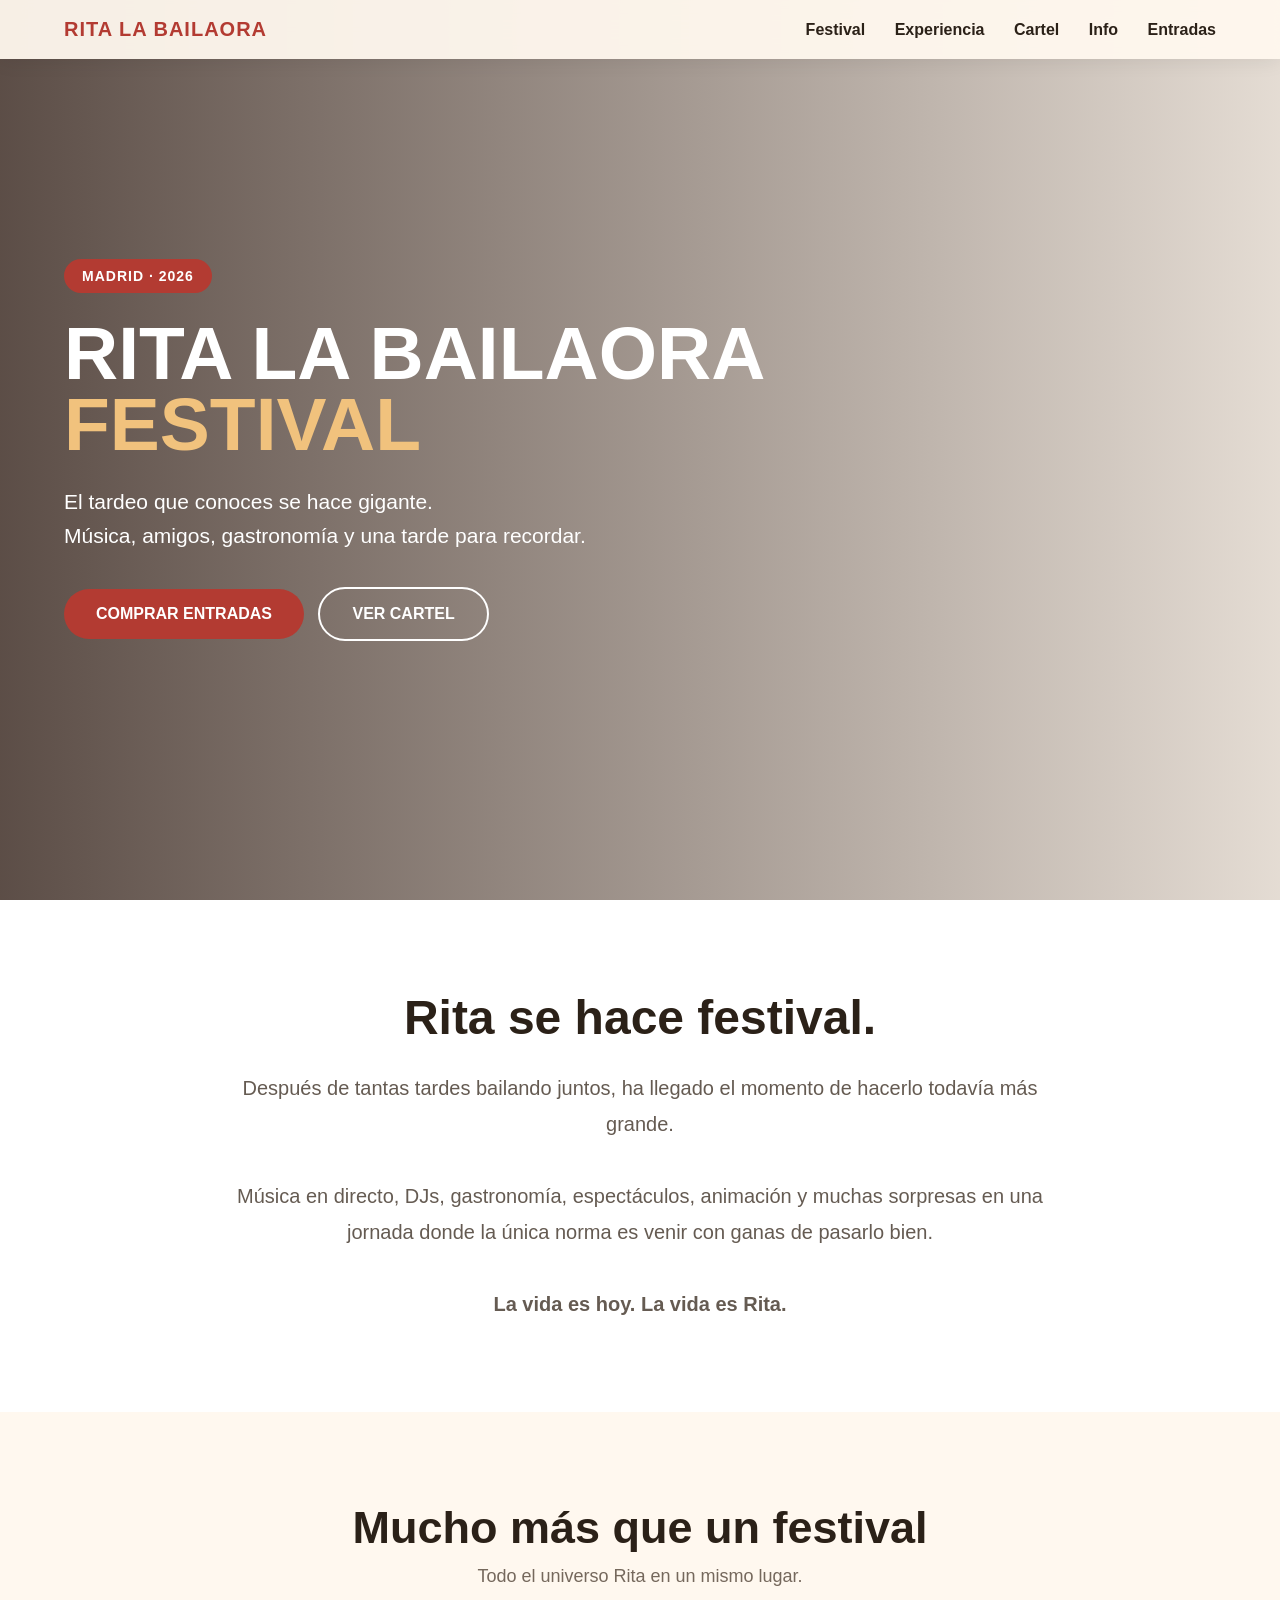
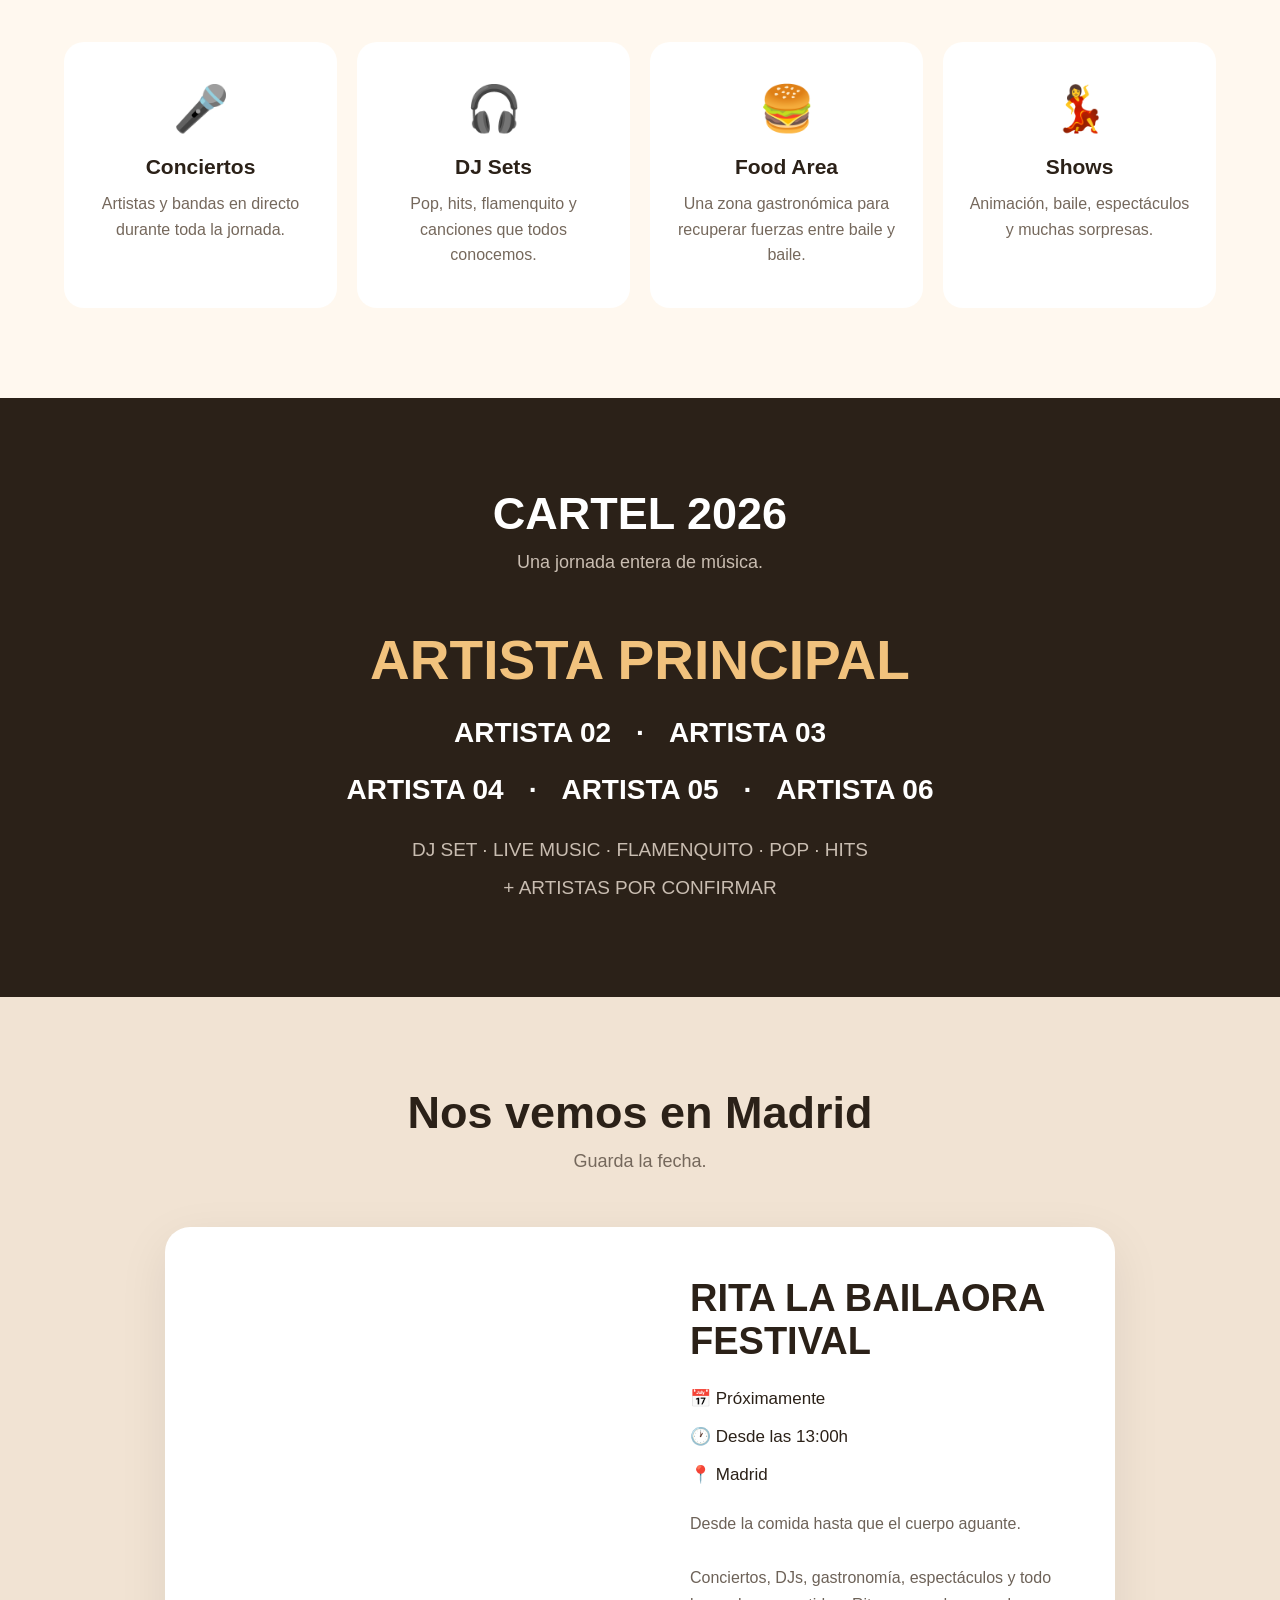
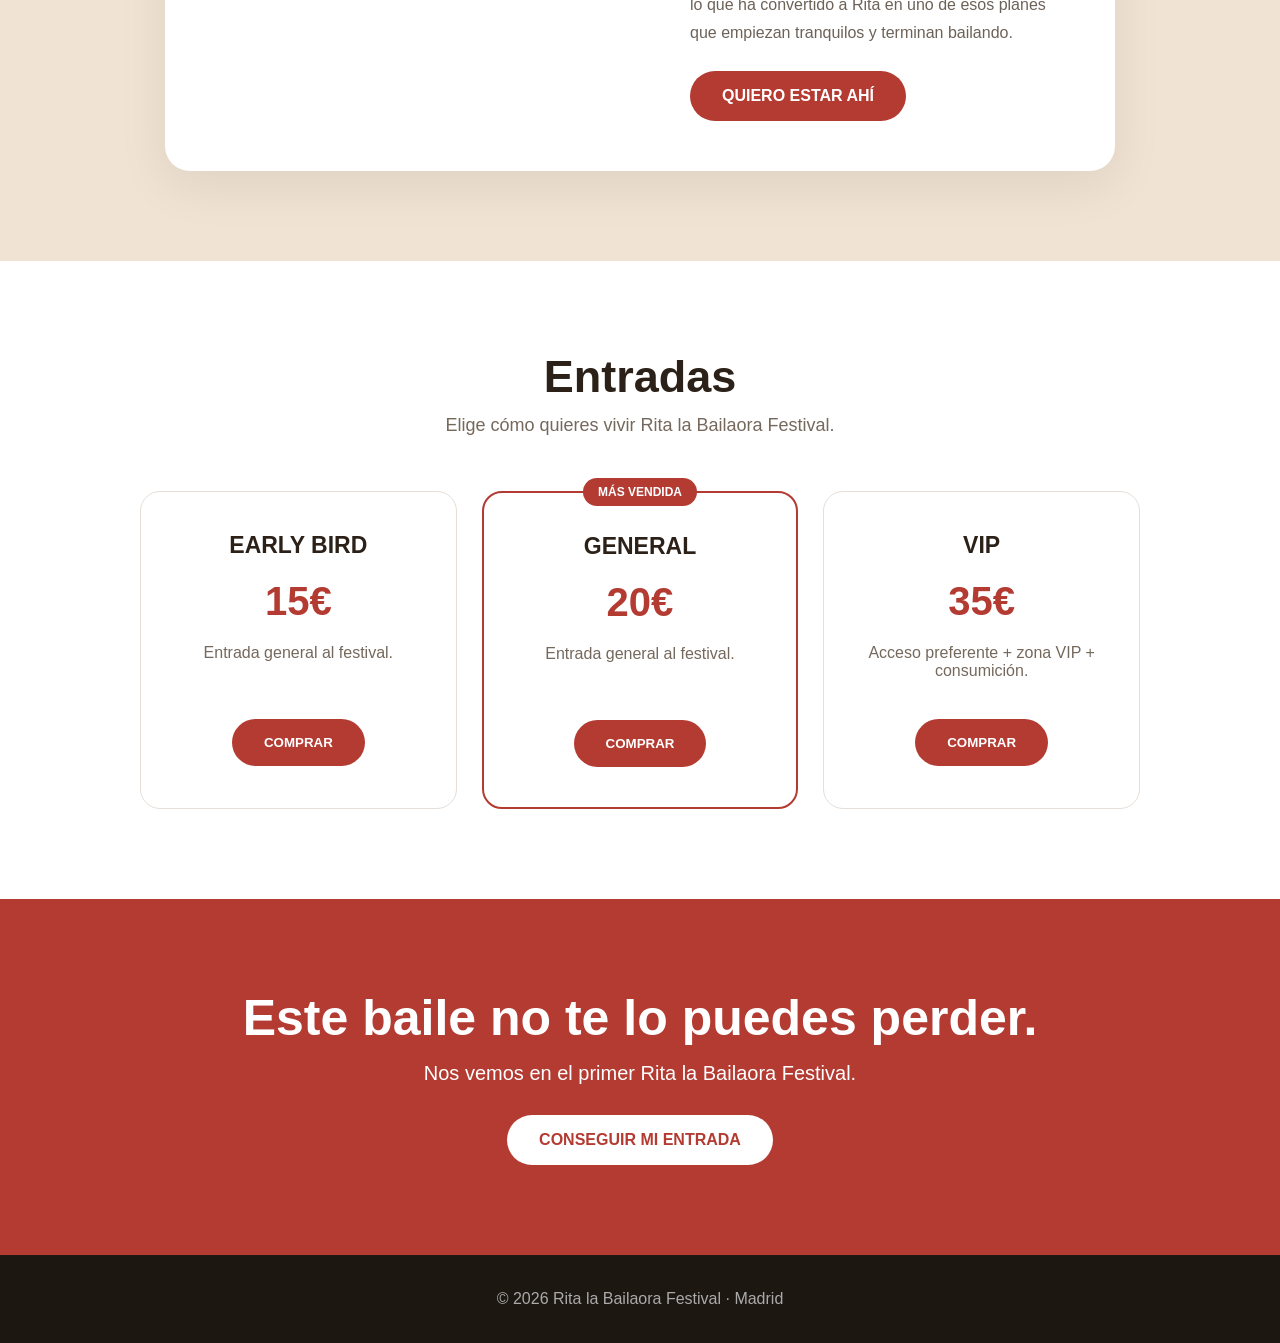
==== index.html @ 7443b7f4 "Integra logo de Rita en cabecera y footer" ====
<!DOCTYPE html>
<html lang="es">
<head>
  <meta charset="UTF-8">
  <meta name="viewport" content="width=device-width, initial-scale=1.0">

  <title>Rita la Bailaora Festival | Madrid</title>

  <style>

    /* =========================
       GENERAL
    ========================== */

    * {
      margin: 0;
      padding: 0;
      box-sizing: border-box;
      scroll-behavior: smooth;
    }

    body {
      font-family: Arial, Helvetica, sans-serif;
      background: #fff8ef;
      color: #2b2118;
    }

    .container {
      width: 90%;
      max-width: 1200px;
      margin: auto;
    }

    a {
      text-decoration: none;
    }

    section {
      padding: 90px 0;
    }


    /* =========================
       HEADER
    ========================== */

    header {
      position: fixed;
      top: 0;
      width: 100%;
      z-index: 1000;

      background: rgba(255, 248, 239, 0.95);
      backdrop-filter: blur(12px);

      padding: 18px 0;

      box-shadow: 0 2px 20px rgba(0,0,0,0.08);
    }

    .nav {
      display: flex;
      justify-content: space-between;
      align-items: center;
    }

    .logo {
      display: flex;
      align-items: center;
      min-width: 150px;
    }

    .logo img {
      display: block;
      width: 150px;
      max-height: 70px;
      object-fit: contain;
    }

    .logo-fallback {
      font-size: 20px;
      font-weight: 900;
      letter-spacing: 1px;
      color: #b33b32;
    }

    nav a {
      margin-left: 25px;
      color: #2b2118;
      font-weight: 600;
      transition: 0.3s;
    }

    nav a:hover {
      color: #b33b32;
    }


    /* =========================
       HERO
    ========================== */

    .hero {
      min-height: 100vh;

      display: flex;
      align-items: center;

      background:
        linear-gradient(
          90deg,
          rgba(35,18,12,0.74),
          rgba(35,18,12,0.12)
        ),
        url("https://images.unsplash.com/photo-1501386761578-eac5c94b800a?auto=format&fit=crop&w=1800&q=80");

      background-size: cover;
      background-position: center 38%;
      background-repeat: no-repeat;

      color: white;
    }

    .hero-content {
      max-width: 800px;
    }

    .tag {
      display: inline-block;

      background: #b33b32;

      padding: 9px 18px;

      border-radius: 30px;

      font-size: 14px;
      font-weight: bold;
      letter-spacing: 1px;

      margin-bottom: 25px;
    }

    .hero h1 {
      font-size: 75px;
      line-height: 0.95;
      margin-bottom: 25px;
    }

    .hero h1 span {
      color: #f1c27d;
    }

    .hero p {
      font-size: 21px;
      line-height: 1.6;
      max-width: 650px;
      margin-bottom: 35px;
    }


    /* =========================
       BOTONES
    ========================== */

    .btn {
      display: inline-block;

      padding: 16px 32px;

      background: #b33b32;

      color: white;

      border-radius: 50px;

      font-weight: 800;

      border: none;

      cursor: pointer;

      transition: 0.3s;
    }

    .btn:hover {
      transform: translateY(-3px);
      background: #8f2e27;
    }

    .btn-secondary {
      background: transparent;
      border: 2px solid white;
      margin-left: 10px;
    }

    .btn-secondary:hover {
      background: white;
      color: #2b2118;
    }


    /* =========================
       TITULOS
    ========================== */

    .section-title {
      text-align: center;
      margin-bottom: 55px;
    }

    .section-title h2 {
      font-size: 45px;
      margin-bottom: 12px;
    }

    .section-title p {
      color: #75685c;
      font-size: 18px;
    }


    /* =========================
       FESTIVAL
    ========================== */

    .festival {
      background: white;
    }

    .festival-intro {
      max-width: 850px;
      margin: auto;
      text-align: center;
    }

    .festival-intro h2 {
      font-size: 48px;
      margin-bottom: 25px;
    }

    .festival-intro p {
      font-size: 20px;
      line-height: 1.8;
      color: #655b52;
    }


    /* =========================
       EXPERIENCIA
    ========================== */

    .experience {
      background: #fff8ef;
    }

    .cards {
      display: grid;
      grid-template-columns: repeat(4, 1fr);
      gap: 20px;
    }

    .card {
      padding: 40px 25px;

      background: white;

      border-radius: 20px;

      text-align: center;

      transition: 0.3s;
    }

    .card:hover {
      transform: translateY(-8px);

      box-shadow:
        0 15px 40px rgba(0,0,0,0.08);
    }

    .icon {
      font-size: 45px;
      margin-bottom: 20px;
    }

    .card h3 {
      margin-bottom: 12px;
      font-size: 21px;
    }

    .card p {
      color: #75685c;
      line-height: 1.6;
    }


    /* =========================
       CARTEL
    ========================== */

    .lineup {
      background: #2b2118;
      color: white;
      text-align: center;
    }

    .lineup .section-title p {
      color: #c9bdb1;
    }

    .artists {
      max-width: 900px;
      margin: auto;
    }

    .main-artist {
      font-size: 55px;
      font-weight: 900;
      color: #f1c27d;
      margin-bottom: 25px;
    }

    .artist-row {
      display: flex;
      justify-content: center;
      flex-wrap: wrap;
      gap: 25px;

      font-size: 28px;
      font-weight: 700;
      margin-bottom: 25px;
    }

    .artist-small {
      font-size: 19px;
      color: #c9bdb1;
      margin-top: 25px;
      line-height: 2;
    }


    /* =========================
       INFO FESTIVAL
    ========================== */

    .event {
      background: #f1e3d3;
    }

    .event-card {
      max-width: 950px;
      margin: auto;

      background: white;

      border-radius: 25px;

      overflow: hidden;

      display: grid;

      grid-template-columns: 1fr 1fr;

      box-shadow:
        0 15px 50px rgba(0,0,0,0.08);
    }

    .event-image {
      min-height: 480px;

      background:
        url("https://images.unsplash.com/photo-1492684223066-81342ee5ff30?auto=format&fit=crop&w=1000&q=80");

      background-size: cover;
      background-position: center;
    }

    .event-info {
      padding: 50px;
    }

    .event-info h2 {
      font-size: 38px;
      margin-bottom: 25px;
    }

    .event-detail {
      margin-bottom: 17px;
      font-size: 17px;
    }

    .event-description {
      color: #6d6258;
      line-height: 1.7;
      margin: 25px 0;
    }


    /* =========================
       ENTRADAS
    ========================== */

    .tickets {
      background: white;
    }

    .ticket-grid {
      display: grid;
      grid-template-columns: repeat(3, 1fr);
      gap: 25px;

      max-width: 1000px;
      margin: auto;
    }

    .ticket {
      padding: 40px 30px;

      border-radius: 20px;

      border: 1px solid #e6ded7;

      text-align: center;

      transition: 0.3s;
    }

    .ticket:hover {
      transform: translateY(-7px);

      box-shadow:
        0 15px 40px rgba(0,0,0,0.08);
    }

    .ticket.featured {
      border: 2px solid #b33b32;
      position: relative;
    }

    .popular {
      position: absolute;

      top: -15px;
      left: 50%;

      transform: translateX(-50%);

      background: #b33b32;

      color: white;

      padding: 7px 15px;

      border-radius: 20px;

      font-size: 12px;

      font-weight: bold;
    }

    .ticket h3 {
      font-size: 23px;
      margin-bottom: 10px;
    }

    .price {
      font-size: 40px;
      font-weight: bold;

      color: #b33b32;

      margin: 20px 0;
    }

    .ticket p {
      color: #75685c;
      margin-bottom: 25px;
      min-height: 50px;
    }


    /* =========================
       CTA
    ========================== */

    .cta {
      text-align: center;

      background: #b33b32;

      color: white;
    }

    .cta h2 {
      font-size: 50px;
      margin-bottom: 15px;
    }

    .cta p {
      font-size: 20px;
      margin-bottom: 30px;
    }

    .cta .btn {
      background: white;
      color: #b33b32;
    }

    .cta .btn:hover {
      background: #fff8ef;
    }


    /* =========================
       MODAL
    ========================== */

    .modal {
      display: none;

      position: fixed;

      z-index: 2000;

      left: 0;
      top: 0;

      width: 100%;
      height: 100%;

      background: rgba(0,0,0,0.75);

      align-items: center;
      justify-content: center;
    }

    .modal-content {
      background: white;

      width: 90%;
      max-width: 500px;

      padding: 40px;

      border-radius: 20px;

      position: relative;
    }

    .close {
      position: absolute;

      right: 20px;
      top: 15px;

      font-size: 30px;

      cursor: pointer;
    }

    .modal-content h2 {
      margin-bottom: 10px;
    }

    .modal-content p {
      color: #75685c;
      margin-bottom: 25px;
    }

    input,
    select {
      width: 100%;

      padding: 14px;

      border: 1px solid #ddd;

      border-radius: 8px;

      margin-bottom: 15px;

      font-size: 15px;
    }

    .total {
      font-size: 21px;

      font-weight: bold;

      margin-bottom: 20px;
    }


    /* =========================
       FOOTER
    ========================== */

    footer {
      background: #1d1712;
      color: #aaa;
      padding: 35px;
      text-align: center;
    }

    .footer-logo {
      width: 130px;
      max-height: 90px;
      object-fit: contain;
      margin-bottom: 14px;
    }


    /* =========================
       RESPONSIVE
    ========================== */

    @media(max-width: 900px) {

      .cards {
        grid-template-columns: repeat(2, 1fr);
      }

      .ticket-grid {
        grid-template-columns: 1fr;
      }

      .event-card {
        grid-template-columns: 1fr;
      }

      .hero h1 {
        font-size: 52px;
      }

      nav {
        display: none;
      }

    }


    @media(max-width: 550px) {

      .cards {
        grid-template-columns: 1fr;
      }

      .hero h1 {
        font-size: 42px;
      }

      .hero p {
        font-size: 17px;
      }

      .main-artist {
        font-size: 38px;
      }

      .artist-row {
        font-size: 22px;
      }

      .btn-secondary {
        margin-left: 0;
        margin-top: 10px;
      }

    }

  </style>
</head>


<body>


<!-- HEADER -->

<header>

  <div class="container nav">

    <a class="logo" href="#" aria-label="Rita la Bailaora Festival">
      <img src="logo-rita.png" alt="Rita la Bailaora" onerror="this.style.display='none'; this.nextElementSibling.style.display='block';">
      <span class="logo-fallback" style="display:none;">RITA LA BAILAORA</span>
    </a>

    <nav>
      <a href="#festival">Festival</a>
      <a href="#experiencia">Experiencia</a>
      <a href="#cartel">Cartel</a>
      <a href="#info">Info</a>
      <a href="#entradas">Entradas</a>
    </nav>

  </div>

</header>



<!-- HERO -->

<section class="hero">

  <div class="container">

    <div class="hero-content">

      <div class="tag">
        MADRID · 2026
      </div>

      <h1>
        RITA LA BAILAORA<br>
        <span>FESTIVAL</span>
      </h1>

      <p>
        El tardeo que conoces se hace gigante.<br>
        Música, amigos, gastronomía y una tarde para recordar.
      </p>

      <a href="#entradas" class="btn">
        COMPRAR ENTRADAS
      </a>

      <a href="#cartel" class="btn btn-secondary">
        VER CARTEL
      </a>

    </div>

  </div>

</section>



<!-- EL FESTIVAL -->

<section class="festival" id="festival">

  <div class="container">

    <div class="festival-intro">

      <h2>Rita se hace festival.</h2>

      <p>

        Después de tantas tardes bailando juntos,
        ha llegado el momento de hacerlo todavía más grande.

        <br><br>

        Música en directo, DJs, gastronomía,
        espectáculos, animación y muchas sorpresas
        en una jornada donde la única norma es venir
        con ganas de pasarlo bien.

        <br><br>

        <strong>La vida es hoy. La vida es Rita.</strong>

      </p>

    </div>

  </div>

</section>



<!-- EXPERIENCIA -->

<section class="experience" id="experiencia">

  <div class="container">

    <div class="section-title">

      <h2>Mucho más que un festival</h2>

      <p>
        Todo el universo Rita en un mismo lugar.
      </p>

    </div>


    <div class="cards">


      <div class="card">

        <div class="icon">🎤</div>

        <h3>Conciertos</h3>

        <p>
          Artistas y bandas en directo durante toda la jornada.
        </p>

      </div>


      <div class="card">

        <div class="icon">🎧</div>

        <h3>DJ Sets</h3>

        <p>
          Pop, hits, flamenquito y canciones que todos conocemos.
        </p>

      </div>


      <div class="card">

        <div class="icon">🍔</div>

        <h3>Food Area</h3>

        <p>
          Una zona gastronómica para recuperar fuerzas
          entre baile y baile.
        </p>

      </div>


      <div class="card">

        <div class="icon">💃</div>

        <h3>Shows</h3>

        <p>
          Animación, baile, espectáculos y muchas sorpresas.
        </p>

      </div>


    </div>

  </div>

</section>



<!-- CARTEL -->

<section class="lineup" id="cartel">

  <div class="container">

    <div class="section-title">

      <h2>CARTEL 2026</h2>

      <p>
        Una jornada entera de música.
      </p>

    </div>


    <div class="artists">

      <div class="main-artist">
        ARTISTA PRINCIPAL
      </div>


      <div class="artist-row">

        <span>ARTISTA 02</span>

        <span>·</span>

        <span>ARTISTA 03</span>

      </div>


      <div class="artist-row">

        <span>ARTISTA 04</span>

        <span>·</span>

        <span>ARTISTA 05</span>

        <span>·</span>

        <span>ARTISTA 06</span>

      </div>


      <div class="artist-small">

        DJ SET · LIVE MUSIC · FLAMENQUITO · POP · HITS

        <br>

        + ARTISTAS POR CONFIRMAR

      </div>

    </div>

  </div>

</section>



<!-- INFORMACIÓN -->

<section class="event" id="info">

  <div class="container">


    <div class="section-title">

      <h2>Nos vemos en Madrid</h2>

      <p>
        Guarda la fecha.
      </p>

    </div>


    <div class="event-card">


      <div class="event-image"></div>


      <div class="event-info">

        <h2>
          RITA LA BAILAORA FESTIVAL
        </h2>


        <div class="event-detail">
          📅 Próximamente
        </div>

        <div class="event-detail">
          🕐 Desde las 13:00h
        </div>

        <div class="event-detail">
          📍 Madrid
        </div>


        <p class="event-description">

          Desde la comida hasta que el cuerpo aguante.

          <br><br>

          Conciertos, DJs, gastronomía,
          espectáculos y todo lo que ha convertido
          a Rita en uno de esos planes que empiezan
          tranquilos y terminan bailando.

        </p>


        <a href="#entradas" class="btn">

          QUIERO ESTAR AHÍ

        </a>

      </div>

    </div>

  </div>

</section>



<!-- ENTRADAS -->

<section class="tickets" id="entradas">

  <div class="container">


    <div class="section-title">

      <h2>Entradas</h2>

      <p>
        Elige cómo quieres vivir Rita la Bailaora Festival.
      </p>

    </div>


    <div class="ticket-grid">


      <div class="ticket">

        <h3>EARLY BIRD</h3>

        <div class="price">
          15€
        </div>

        <p>
          Entrada general al festival.
        </p>

        <button
          class="btn"
          onclick="abrirCompra('Early Bird',15)"
        >
          COMPRAR
        </button>

      </div>



      <div class="ticket featured">

        <div class="popular">
          MÁS VENDIDA
        </div>

        <h3>GENERAL</h3>

        <div class="price">
          20€
        </div>

        <p>
          Entrada general al festival.
        </p>

        <button
          class="btn"
          onclick="abrirCompra('Entrada General',20)"
        >
          COMPRAR
        </button>

      </div>



      <div class="ticket">

        <h3>VIP</h3>

        <div class="price">
          35€
        </div>

        <p>
          Acceso preferente + zona VIP + consumición.
        </p>

        <button
          class="btn"
          onclick="abrirCompra('Entrada VIP',35)"
        >
          COMPRAR
        </button>

      </div>


    </div>

  </div>

</section>



<!-- CTA -->

<section class="cta">

  <div class="container">

    <h2>
      Este baile no te lo puedes perder.
    </h2>

    <p>
      Nos vemos en el primer Rita la Bailaora Festival.
    </p>

    <a href="#entradas" class="btn">

      CONSEGUIR MI ENTRADA

    </a>

  </div>

</section>



<!-- FOOTER -->

<footer>

  <img class="footer-logo" src="logo-rita.png" alt="Rita la Bailaora" onerror="this.style.display='none';">

  <p>

    © <span id="year"></span>
    Rita la Bailaora Festival · Madrid

  </p>

</footer>



<!-- MODAL COMPRA -->

<div class="modal" id="modalCompra">

  <div class="modal-content">


    <span
      class="close"
      onclick="cerrarCompra()"
    >
      ×
    </span>


    <h2>
      Tus entradas
    </h2>


    <p id="tipoEntrada">
      Entrada
    </p>


    <input
      type="text"
      placeholder="Nombre y apellidos"
    >


    <input
      type="email"
      placeholder="Correo electrónico"
    >


    <label>
      Número de entradas
    </label>


    <select
      id="cantidad"
      onchange="actualizarTotal()"
    >

      <option value="1">1 entrada</option>

      <option value="2">2 entradas</option>

      <option value="3">3 entradas</option>

      <option value="4">4 entradas</option>

      <option value="5">5 entradas</option>

    </select>


    <div class="total">

      Total:

      <span id="precioTotal">
        0€
      </span>

    </div>


    <button
      class="btn"
      style="width:100%;"
      onclick="finalizarCompra()"
    >

      CONTINUAR CON LA COMPRA

    </button>


  </div>

</div>



<!-- JAVASCRIPT -->

<script>

  /* Año automático */

  document.getElementById("year").textContent =
    new Date().getFullYear();



  /* Precio seleccionado */

  let precioEntrada = 0;



  /* Abrir modal */

  function abrirCompra(tipo, precio) {

    precioEntrada = precio;

    document.getElementById("tipoEntrada")
      .textContent = tipo;

    document.getElementById("cantidad")
      .value = 1;

    actualizarTotal();

    document.getElementById("modalCompra")
      .style.display = "flex";

  }



  /* Cerrar modal */

  function cerrarCompra() {

    document.getElementById("modalCompra")
      .style.display = "none";

  }



  /* Actualizar precio */

  function actualizarTotal() {

    const cantidad =
      document.getElementById("cantidad").value;

    const total =
      precioEntrada * cantidad;

    document.getElementById("precioTotal")
      .textContent = total + "€";

  }



  /* Simular compra */

  function finalizarCompra() {

    alert(
      "¡Nos vemos en Rita la Bailaora Festival! 💃"
    );

    cerrarCompra();

  }



  /* Cerrar pulsando fuera */

  window.onclick = function(event) {

    const modal =
      document.getElementById("modalCompra");

    if (event.target === modal) {

      cerrarCompra();

    }

  };

</script>


</body>
</html>
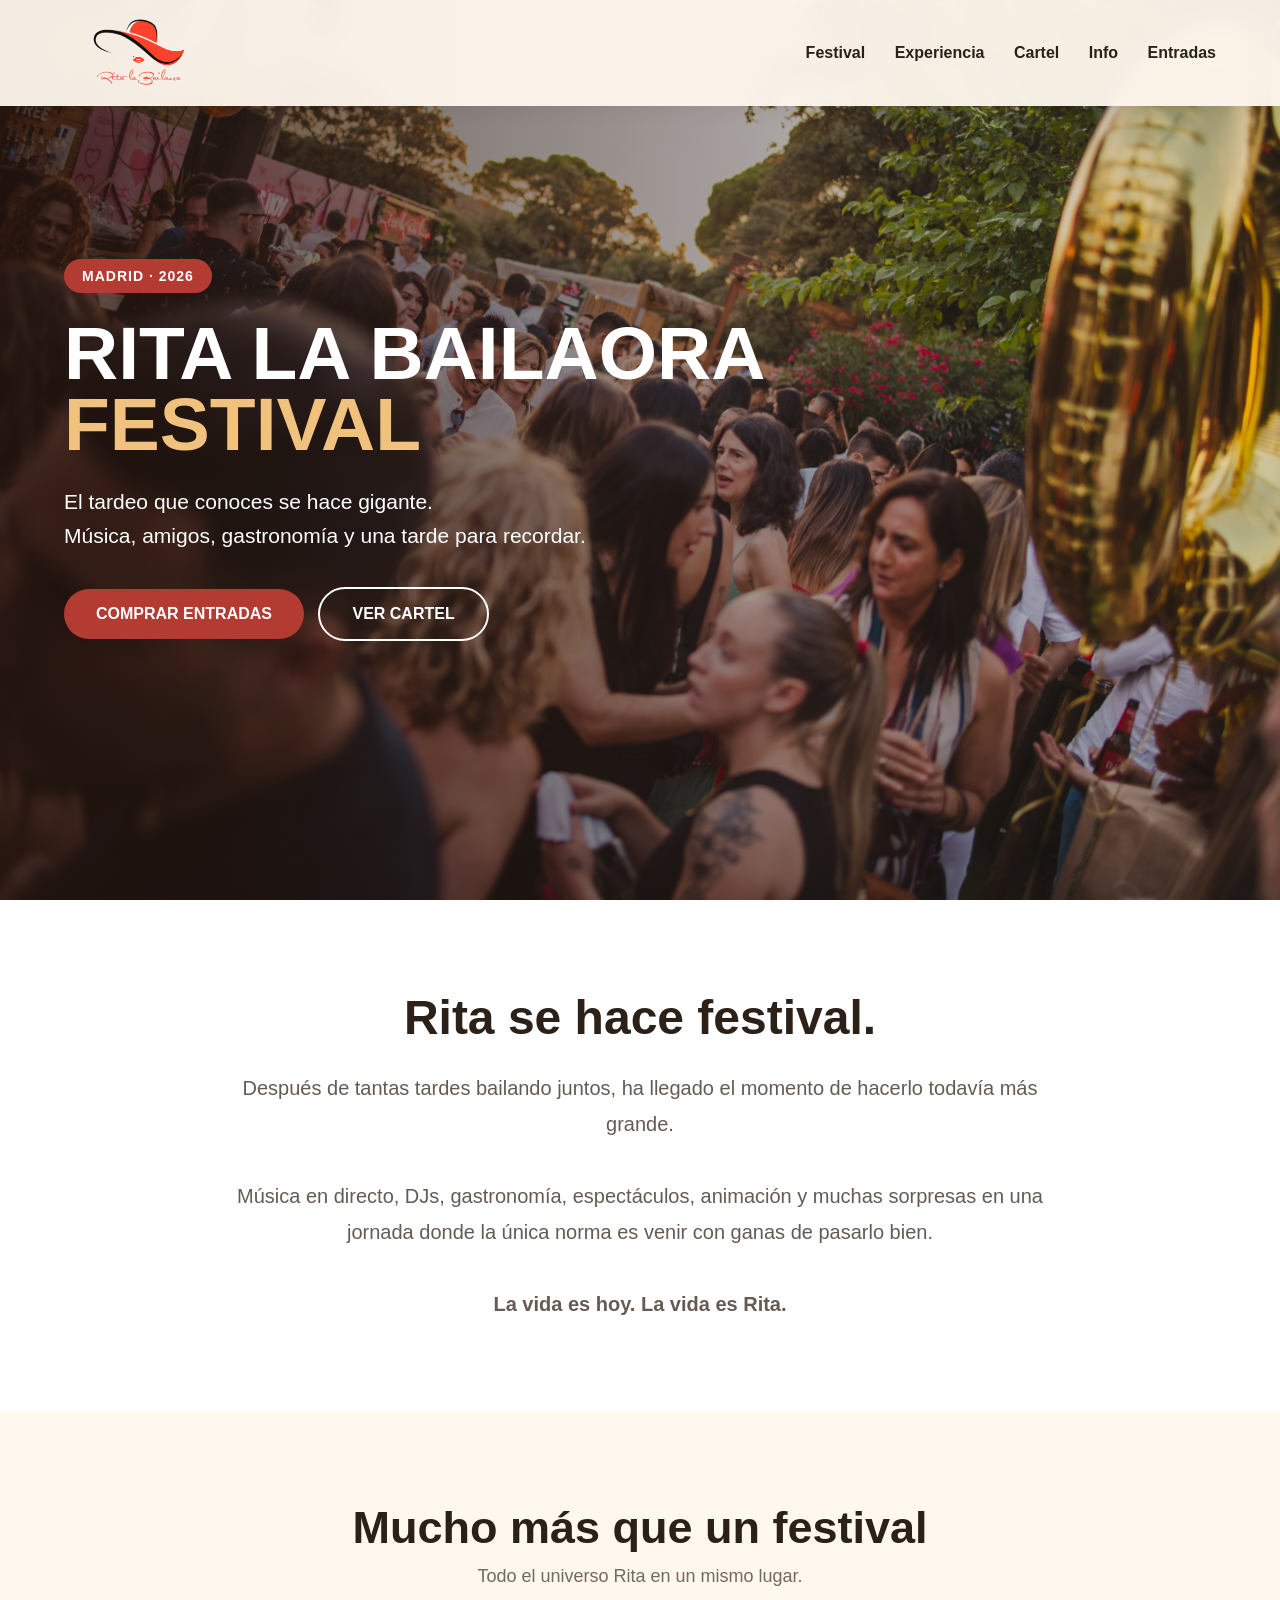
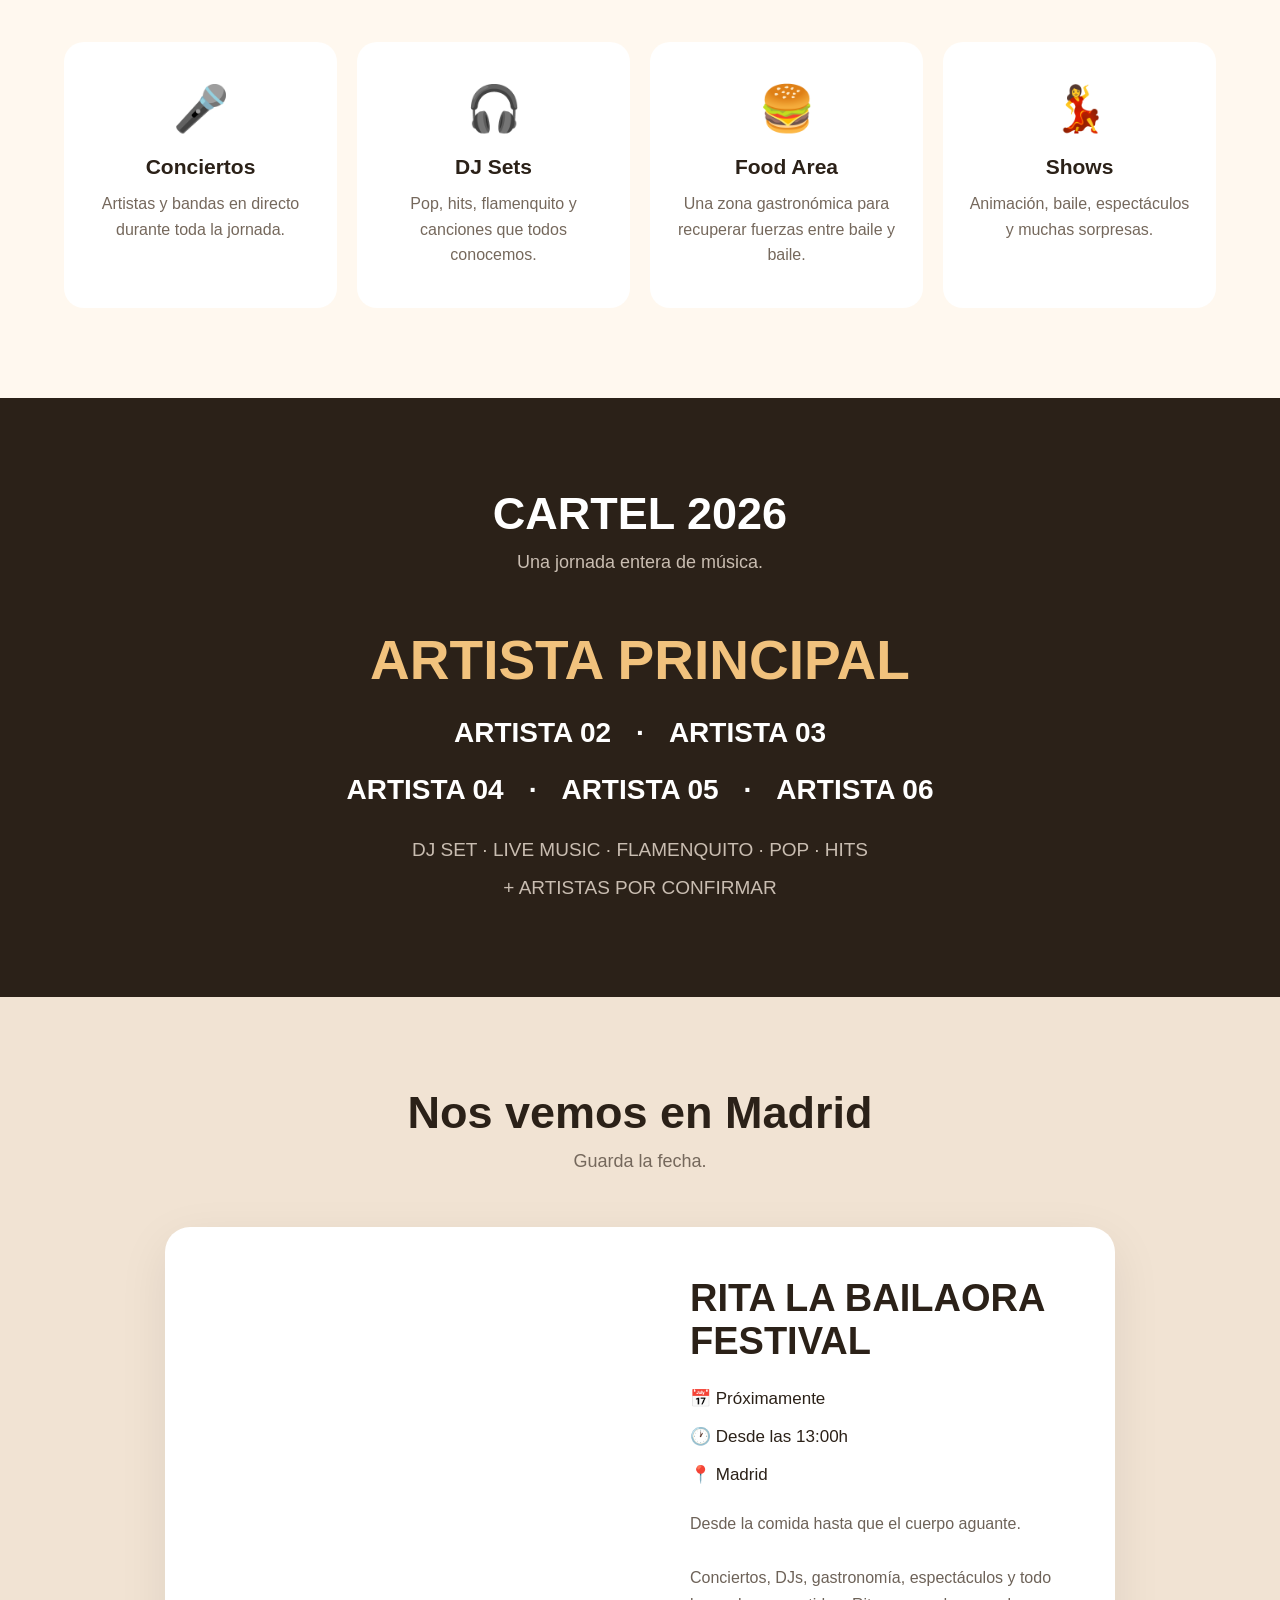
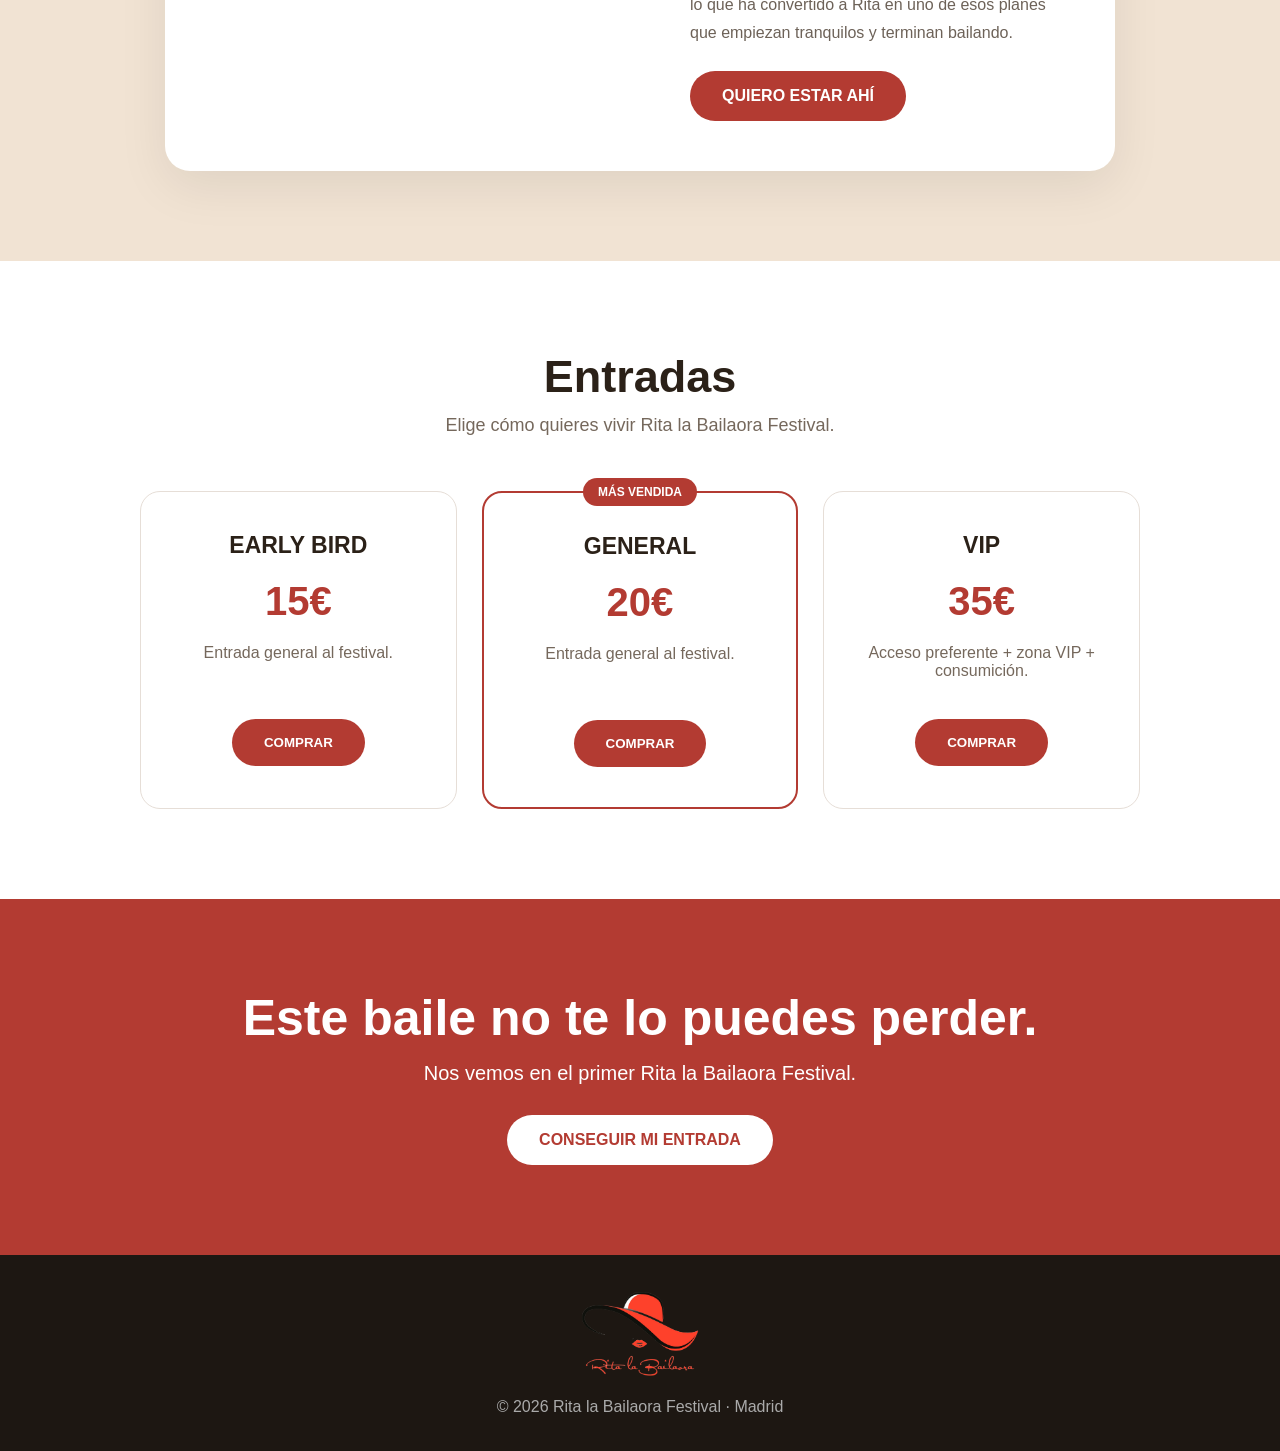
==== commit dcbb054e: "Conecta fotos reales de Rita al diseño" ====
--- a/index.html
+++ b/index.html
@@ -112,7 +112,7 @@
           rgba(35,18,12,0.74),
           rgba(35,18,12,0.12)
         ),
-        url("https://images.unsplash.com/photo-1501386761578-eac5c94b800a?auto=format&fit=crop&w=1800&q=80");
+        url("IMG_9902.jpg");
 
       background-size: cover;
       background-position: center 38%;
@@ -683,7 +683,7 @@
   <div class="container nav">
 
     <a class="logo" href="#" aria-label="Rita la Bailaora Festival">
-      <img src="logo-rita.png" alt="Rita la Bailaora" onerror="this.style.display='none'; this.nextElementSibling.style.display='block';">
+      <img src="Logo%20Rita%20la%20bailaora%20.png" alt="Rita la Bailaora" onerror="this.style.display='none'; this.nextElementSibling.style.display='block';">
       <span class="logo-fallback" style="display:none;">RITA LA BAILAORA</span>
     </a>
 
@@ -1129,7 +1129,7 @@
 
 <footer>
 
-  <img class="footer-logo" src="logo-rita.png" alt="Rita la Bailaora" onerror="this.style.display='none';">
+  <img class="footer-logo" src="Logo%20Rita%20la%20bailaora%20.png" alt="Rita la Bailaora" onerror="this.style.display='none';">
 
   <p>
 
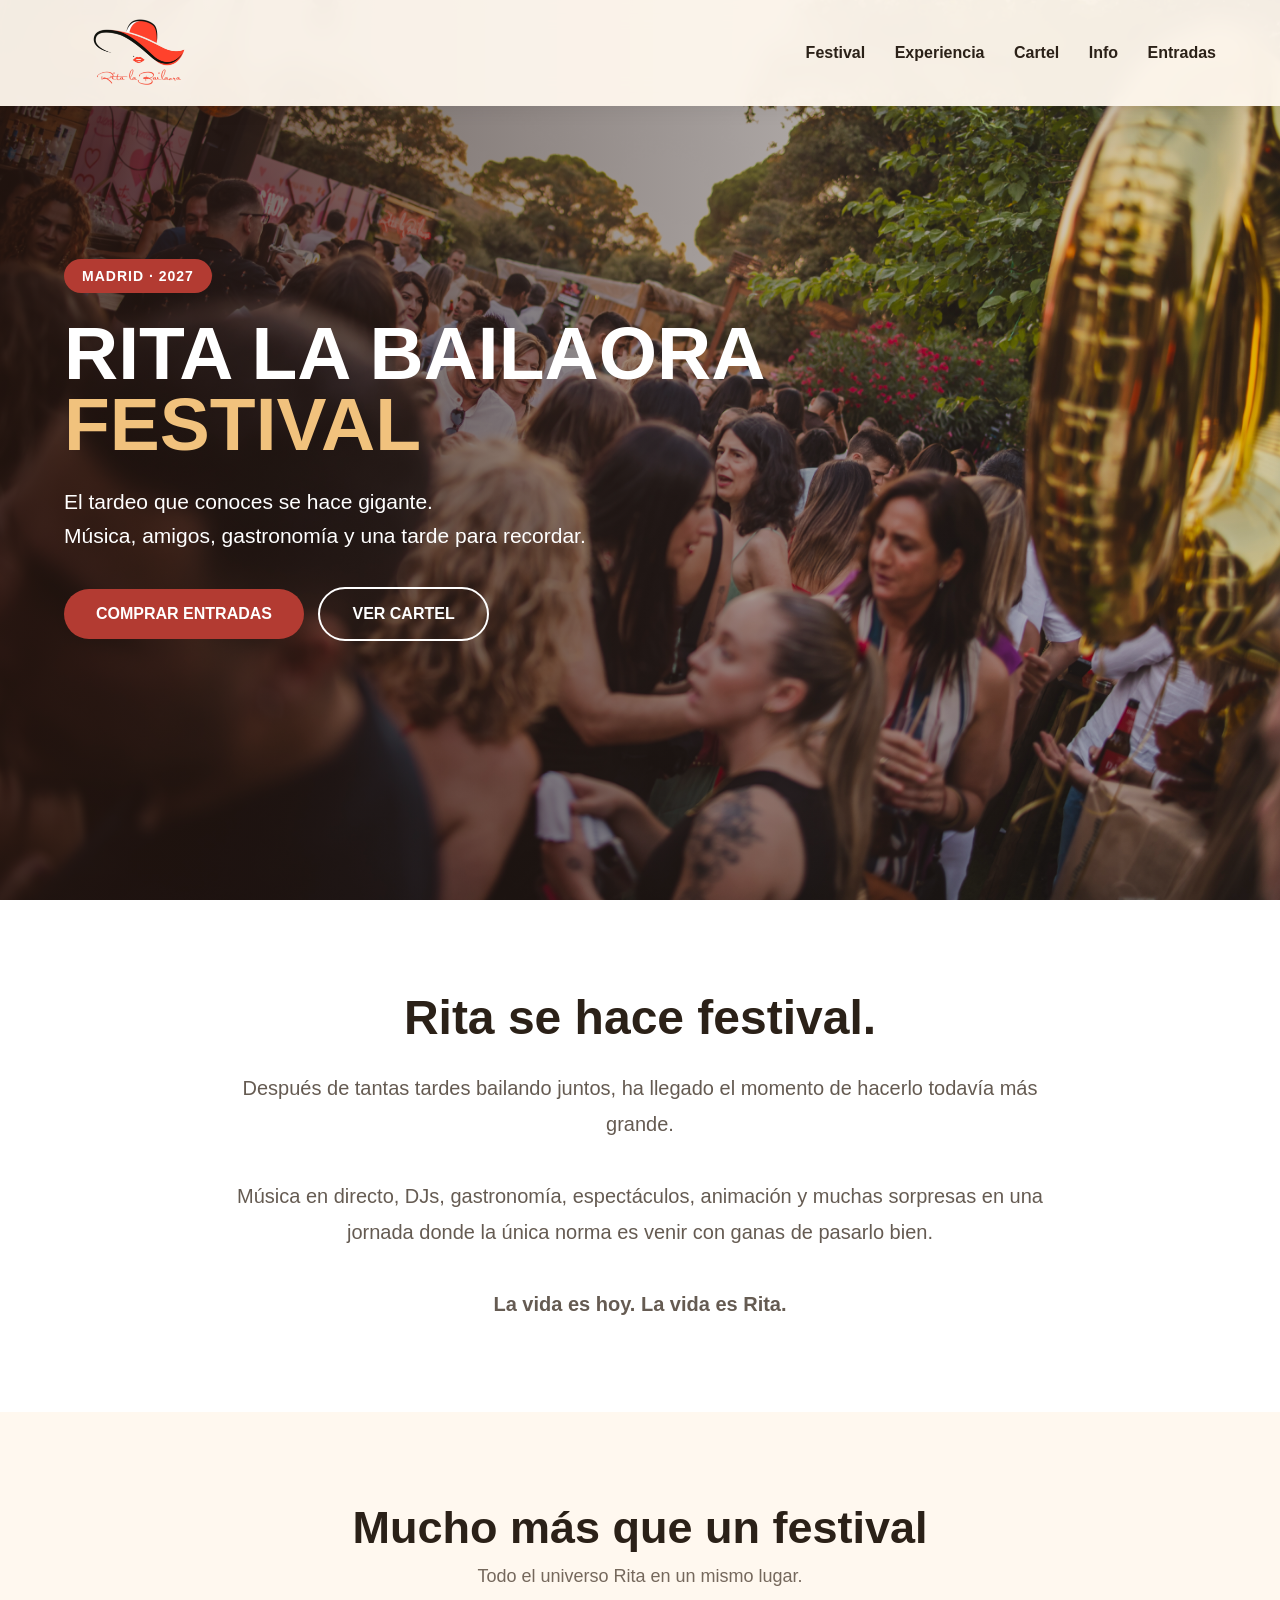
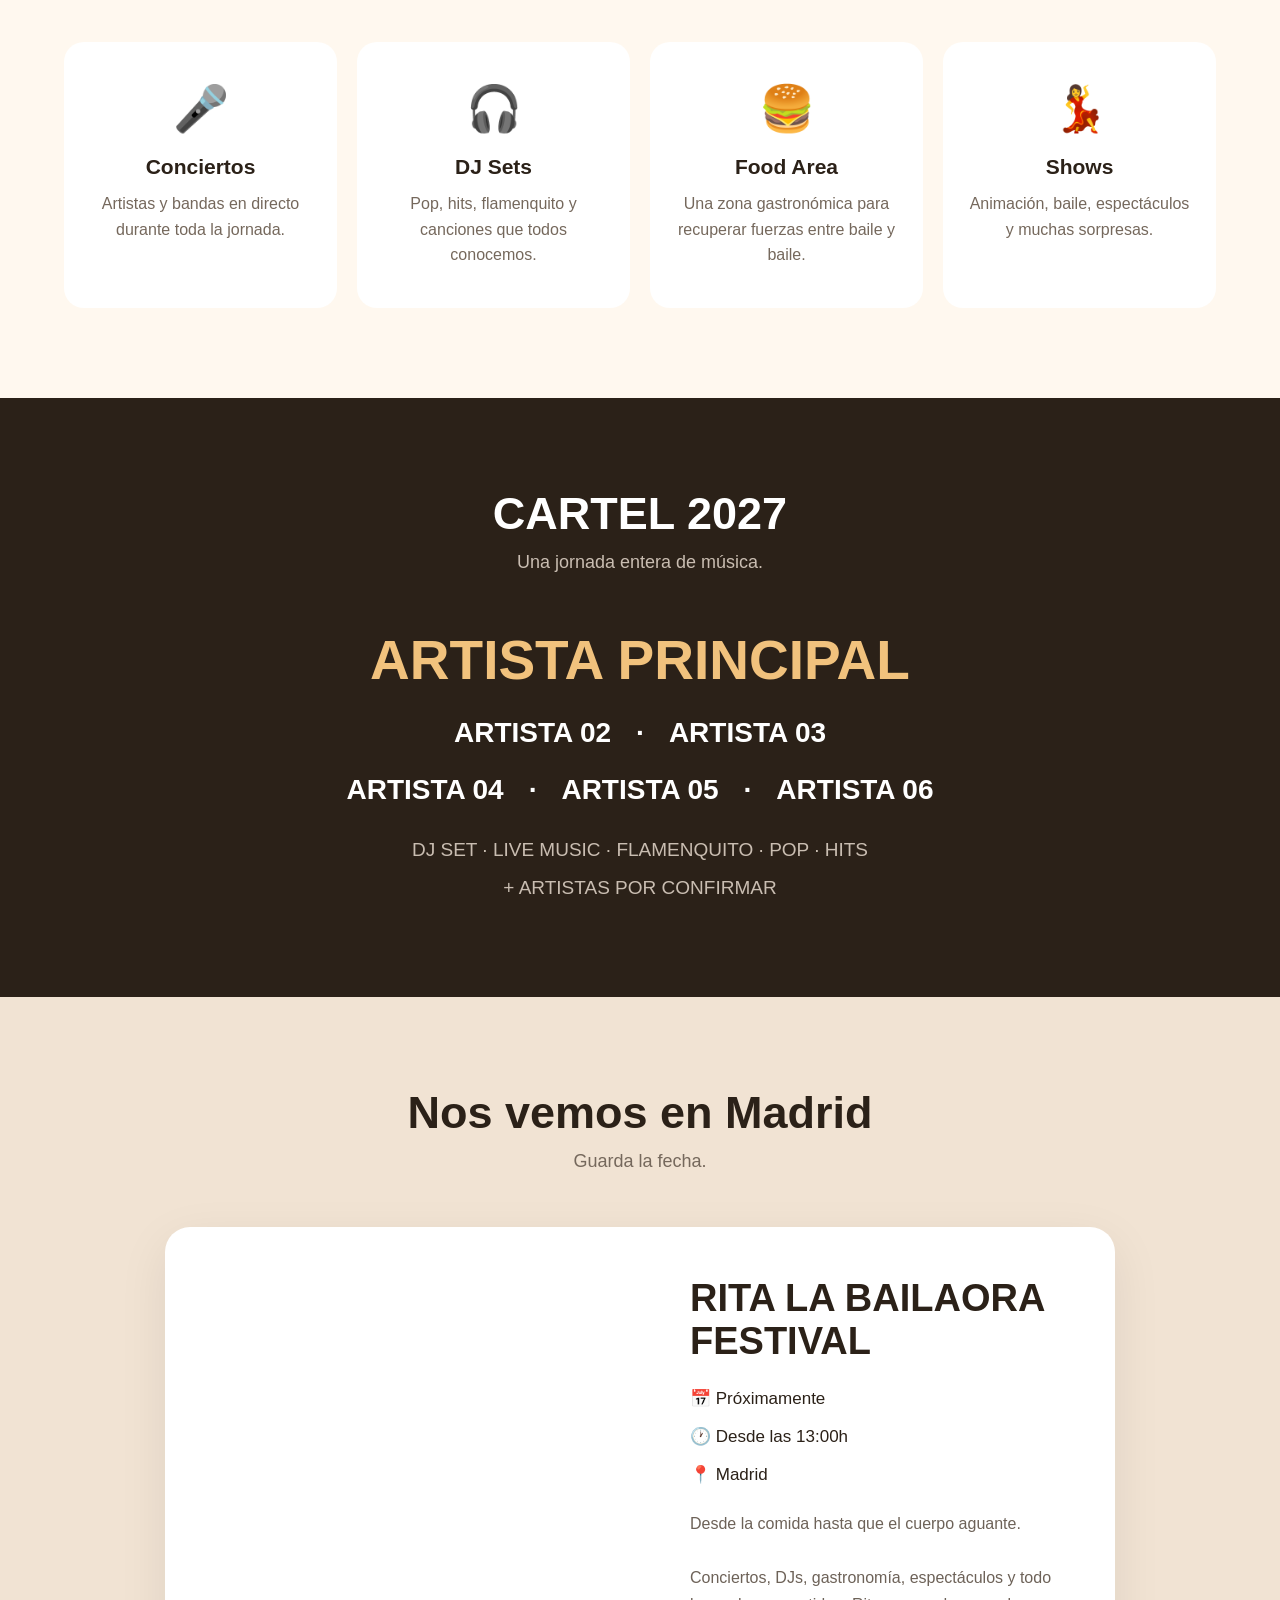
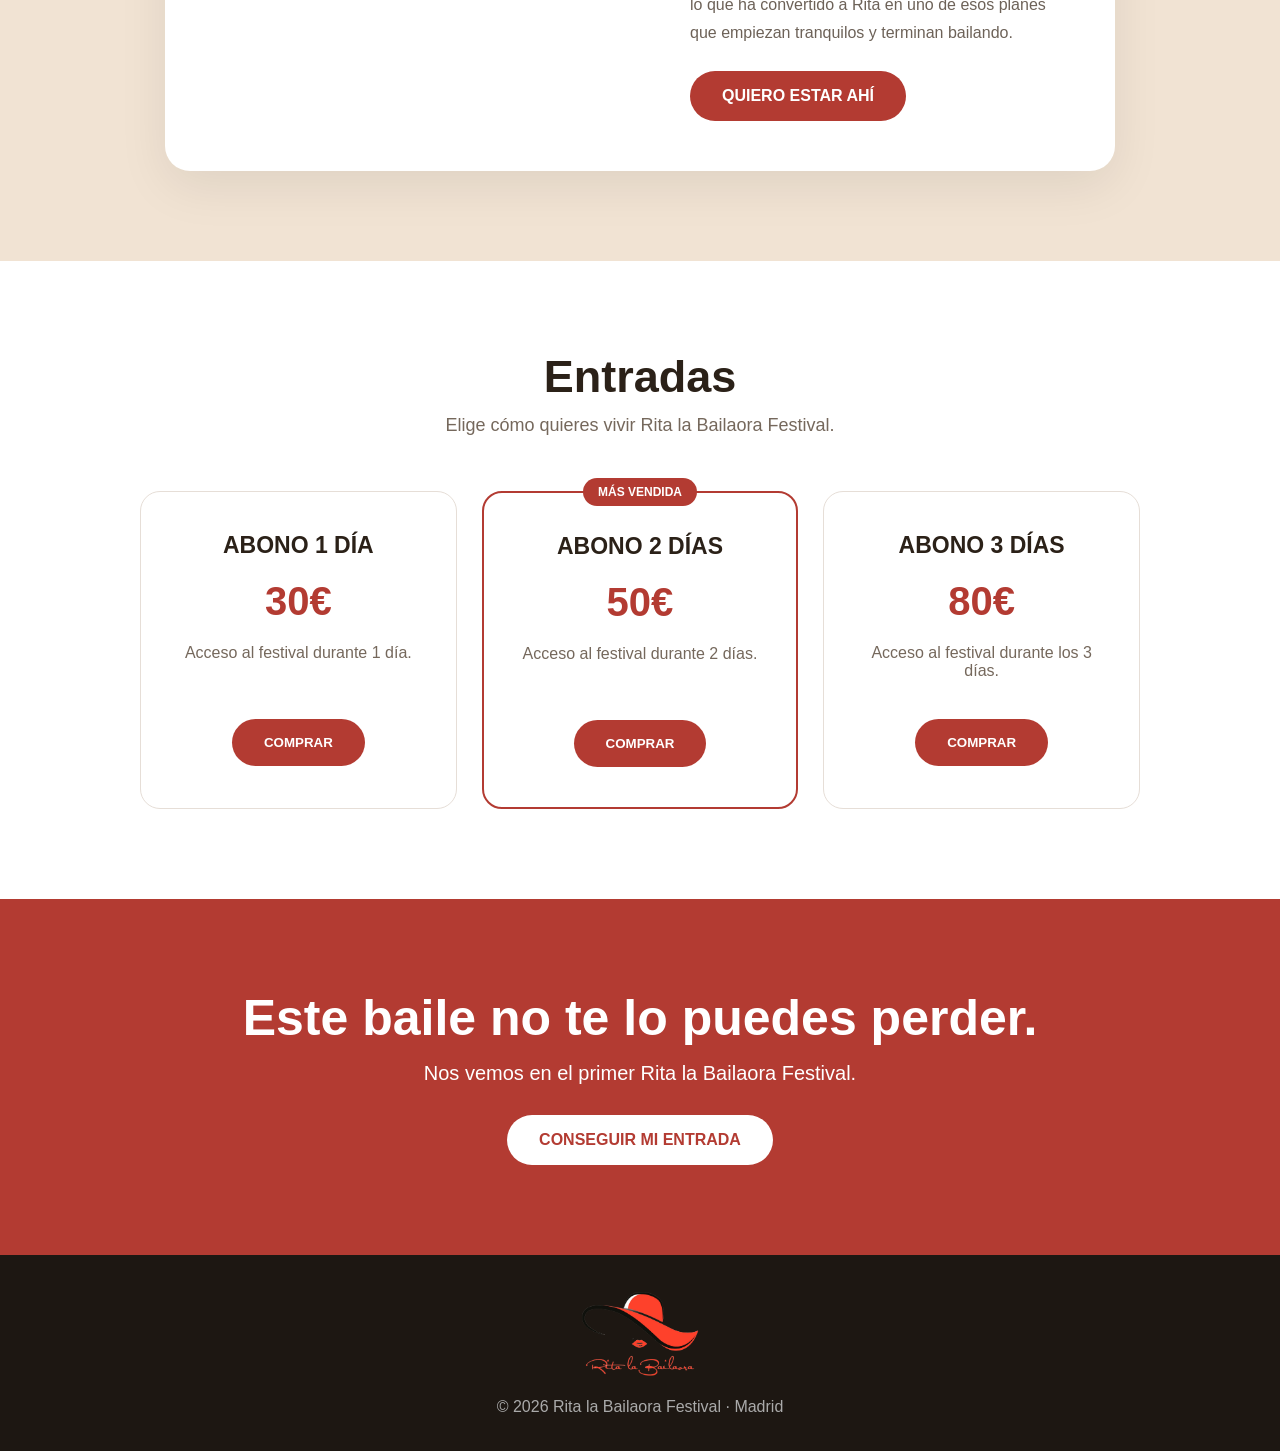
==== commit 00f1794d: "Actualiza festival 2027 y abonos" ====
--- a/index.html
+++ b/index.html
@@ -710,7 +710,7 @@
     <div class="hero-content">
 
       <div class="tag">
-        MADRID · 2026
+        MADRID · 2027
       </div>
 
       <h1>
@@ -864,7 +864,7 @@
 
     <div class="section-title">
 
-      <h2>CARTEL 2026</h2>
+      <h2>CARTEL 2027</h2>
 
       <p>
         Una jornada entera de música.
@@ -1021,19 +1021,19 @@
 
       <div class="ticket">
 
-        <h3>EARLY BIRD</h3>
+        <h3>ABONO 1 DÍA</h3>
 
         <div class="price">
-          15€
+          30€
         </div>
 
         <p>
-          Entrada general al festival.
+          Acceso al festival durante 1 día.
         </p>
 
         <button
           class="btn"
-          onclick="abrirCompra('Early Bird',15)"
+          onclick="abrirCompra('Abono 1 día',30)"
         >
           COMPRAR
         </button>
@@ -1048,19 +1048,19 @@
           MÁS VENDIDA
         </div>
 
-        <h3>GENERAL</h3>
+        <h3>ABONO 2 DÍAS</h3>
 
         <div class="price">
-          20€
+          50€
         </div>
 
         <p>
-          Entrada general al festival.
+          Acceso al festival durante 2 días.
         </p>
 
         <button
           class="btn"
-          onclick="abrirCompra('Entrada General',20)"
+          onclick="abrirCompra('Abono 2 días',50)"
         >
           COMPRAR
         </button>
@@ -1071,19 +1071,19 @@
 
       <div class="ticket">
 
-        <h3>VIP</h3>
+        <h3>ABONO 3 DÍAS</h3>
 
         <div class="price">
-          35€
+          80€
         </div>
 
         <p>
-          Acceso preferente + zona VIP + consumición.
+          Acceso al festival durante los 3 días.
         </p>
 
         <button
           class="btn"
-          onclick="abrirCompra('Entrada VIP',35)"
+          onclick="abrirCompra('Abono 3 días',80)"
         >
           COMPRAR
         </button>
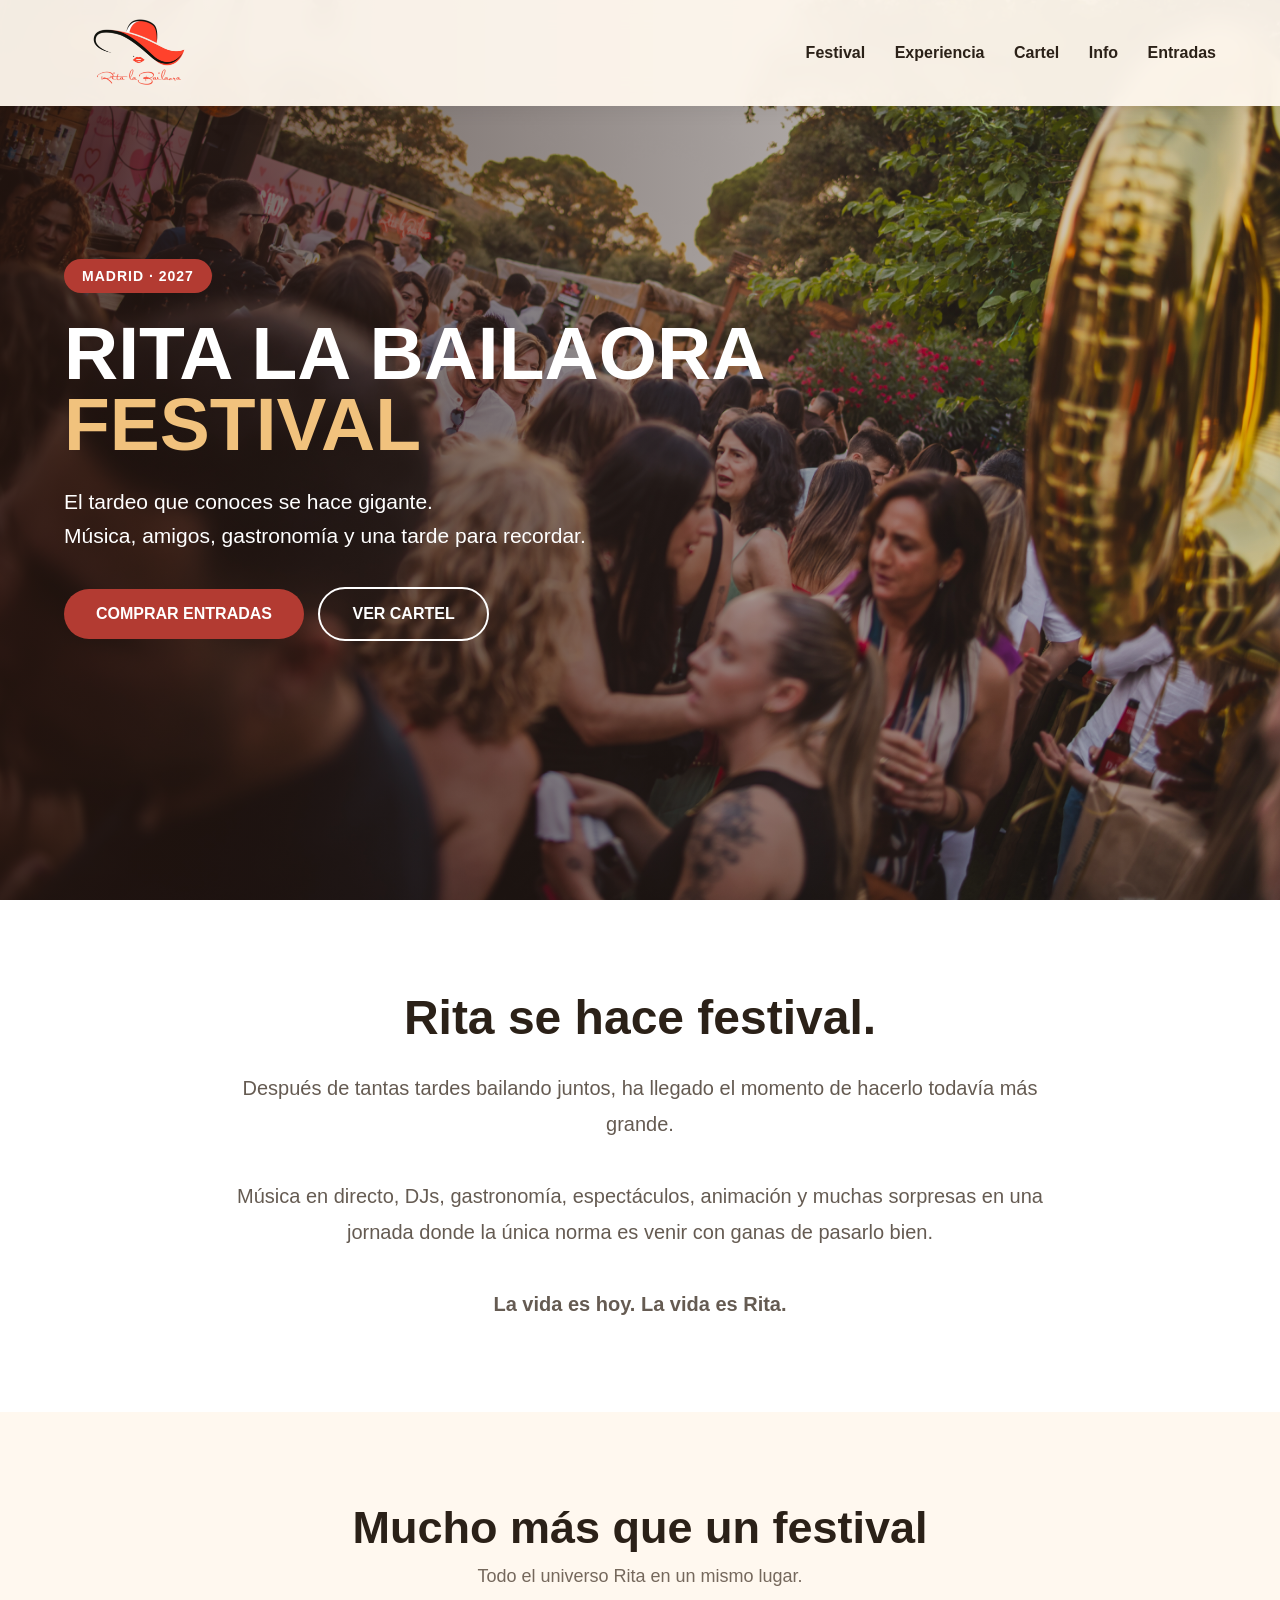
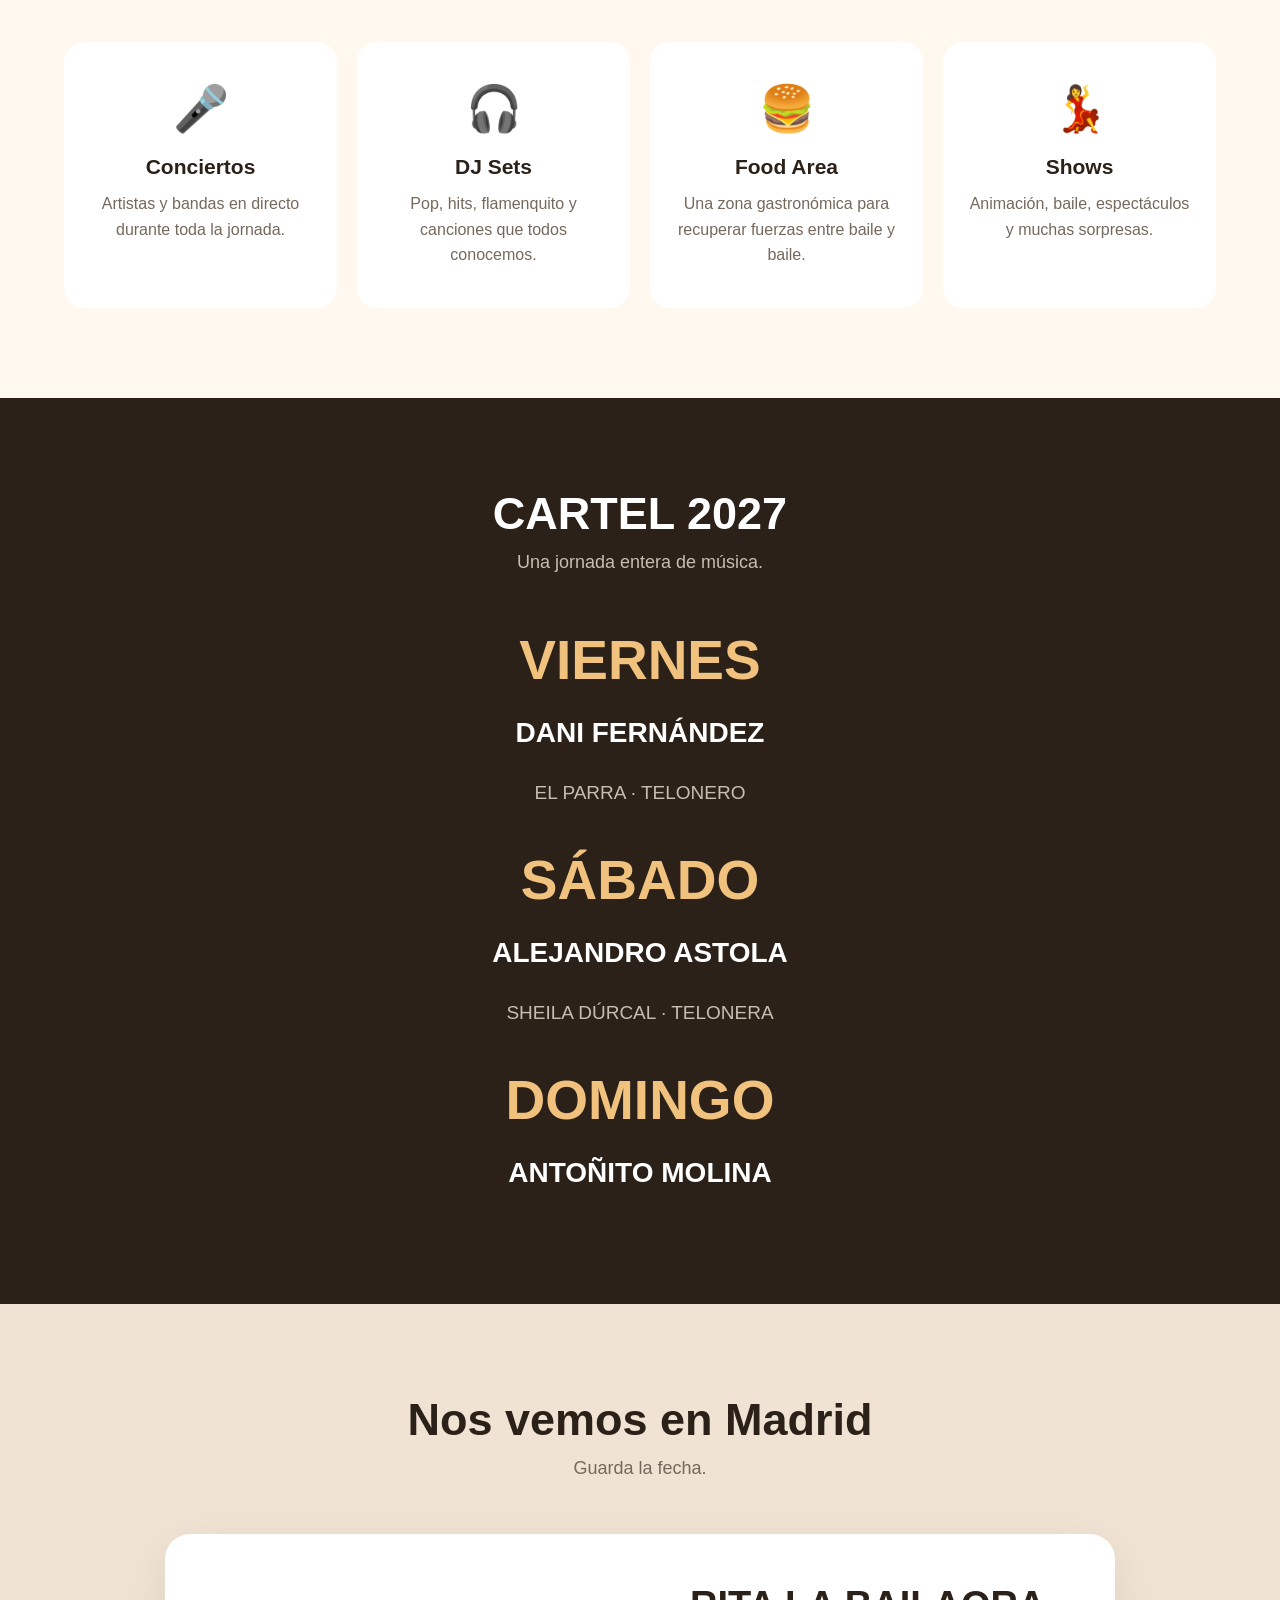
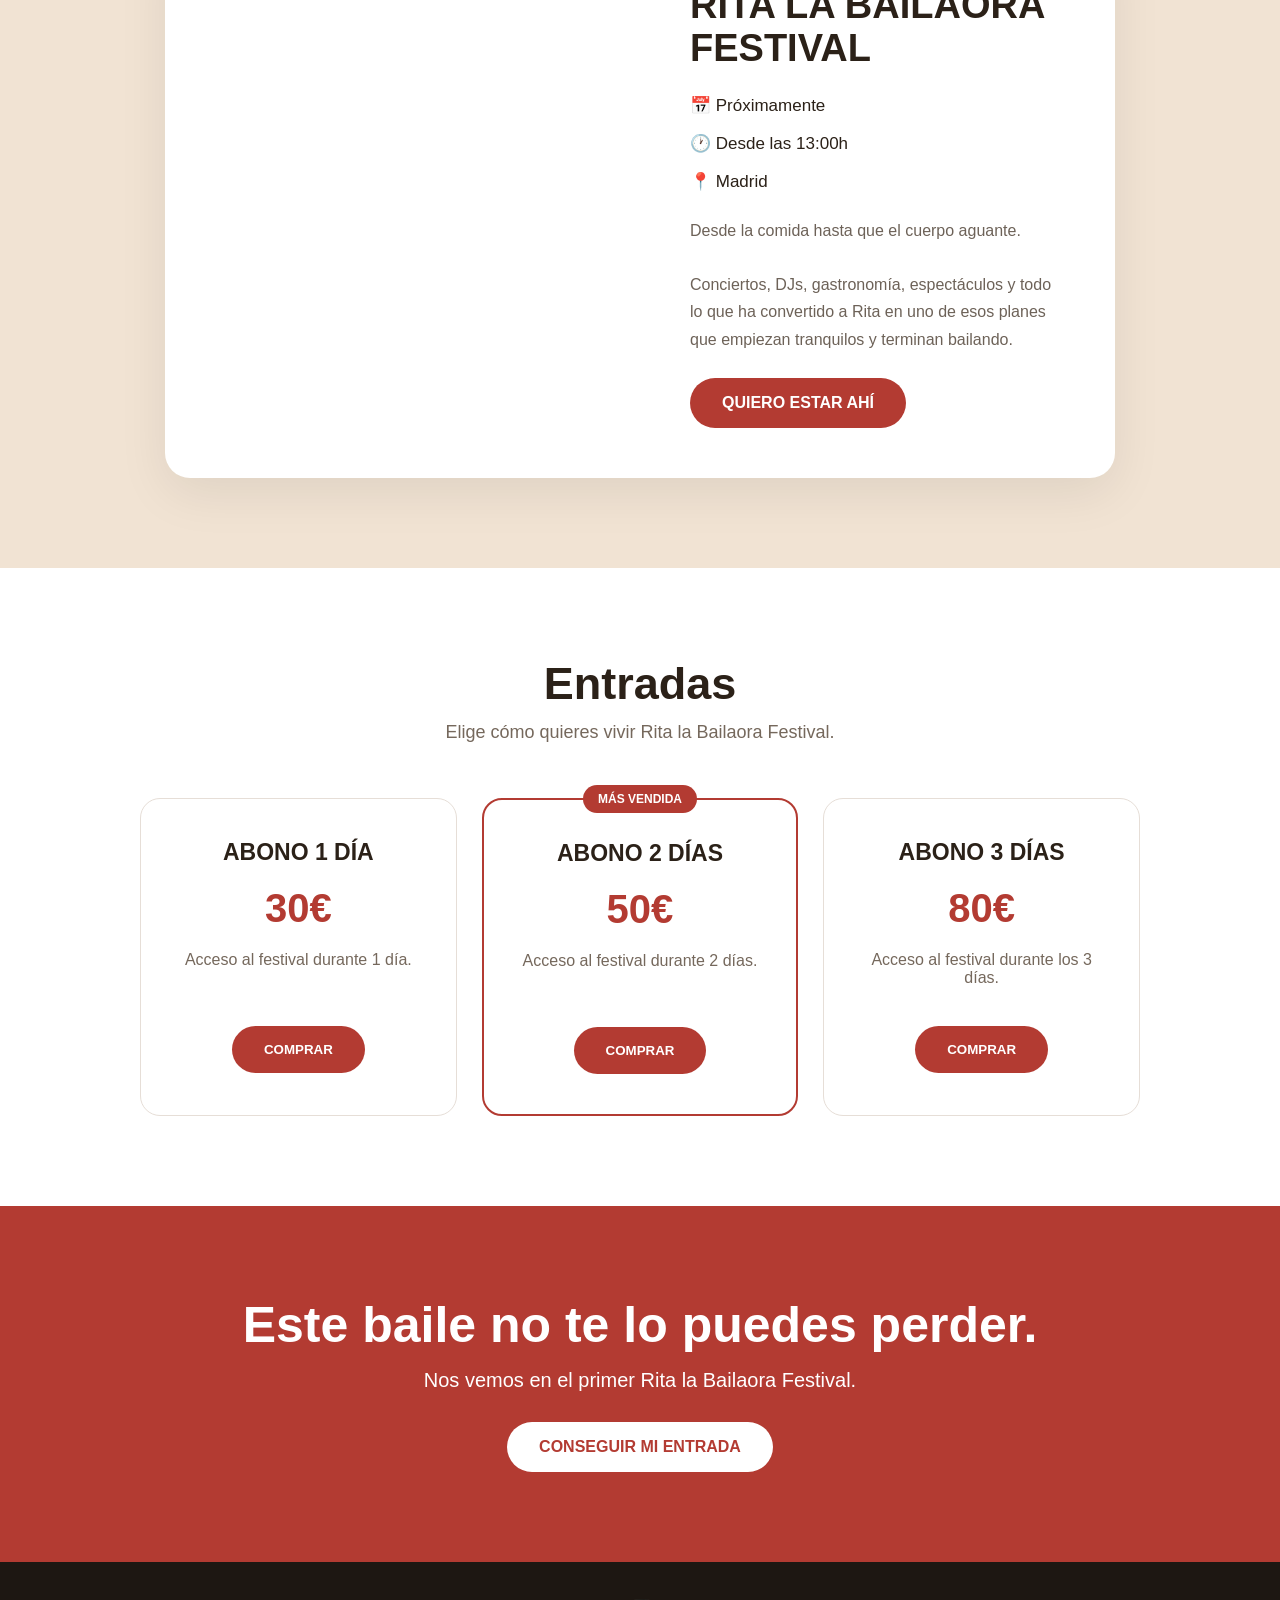
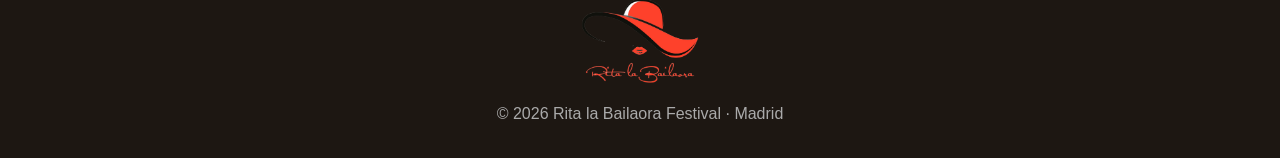
==== commit 9b1b080c: "Actualiza cartel de artistas por días" ====
--- a/index.html
+++ b/index.html
@@ -875,45 +875,29 @@
 
     <div class="artists">
 
-      <div class="main-artist">
-        ARTISTA PRINCIPAL
+      <div class="main-artist">VIERNES</div>
+      <div class="artist-row">
+        <span>DANI FERNÁNDEZ</span>
       </div>
-
-
+      <div class="artist-small">
+        EL PARRA · TELONERO
+      </div>
+
+      <br><br>
+
+      <div class="main-artist">SÁBADO</div>
       <div class="artist-row">
-
-        <span>ARTISTA 02</span>
-
-        <span>·</span>
-
-        <span>ARTISTA 03</span>
-
+        <span>ALEJANDRO ASTOLA</span>
       </div>
-
-
+      <div class="artist-small">
+        SHEILA DÚRCAL · TELONERA
+      </div>
+
+      <br><br>
+
+      <div class="main-artist">DOMINGO</div>
       <div class="artist-row">
-
-        <span>ARTISTA 04</span>
-
-        <span>·</span>
-
-        <span>ARTISTA 05</span>
-
-        <span>·</span>
-
-        <span>ARTISTA 06</span>
-
-      </div>
-
-
-      <div class="artist-small">
-
-        DJ SET · LIVE MUSIC · FLAMENQUITO · POP · HITS
-
-        <br>
-
-        + ARTISTAS POR CONFIRMAR
-
+        <span>ANTOÑITO MOLINA</span>
       </div>
 
     </div>
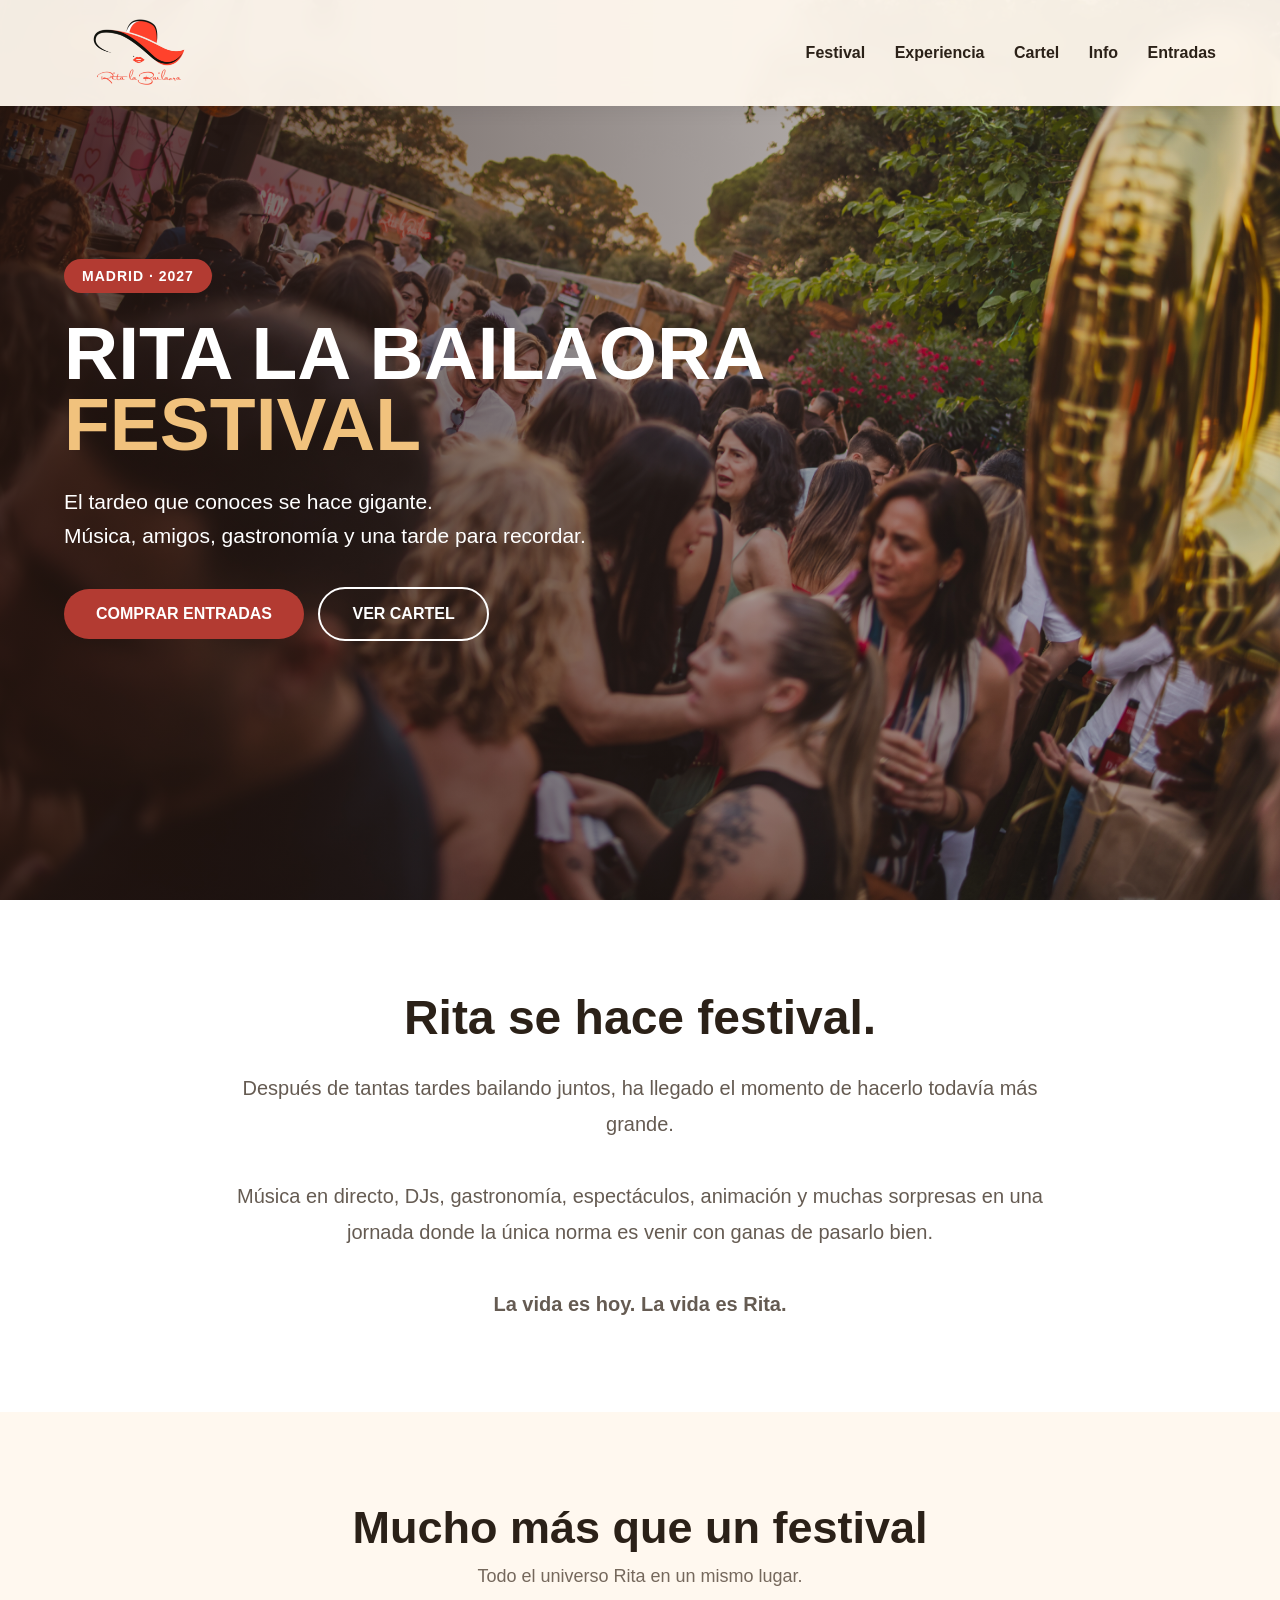
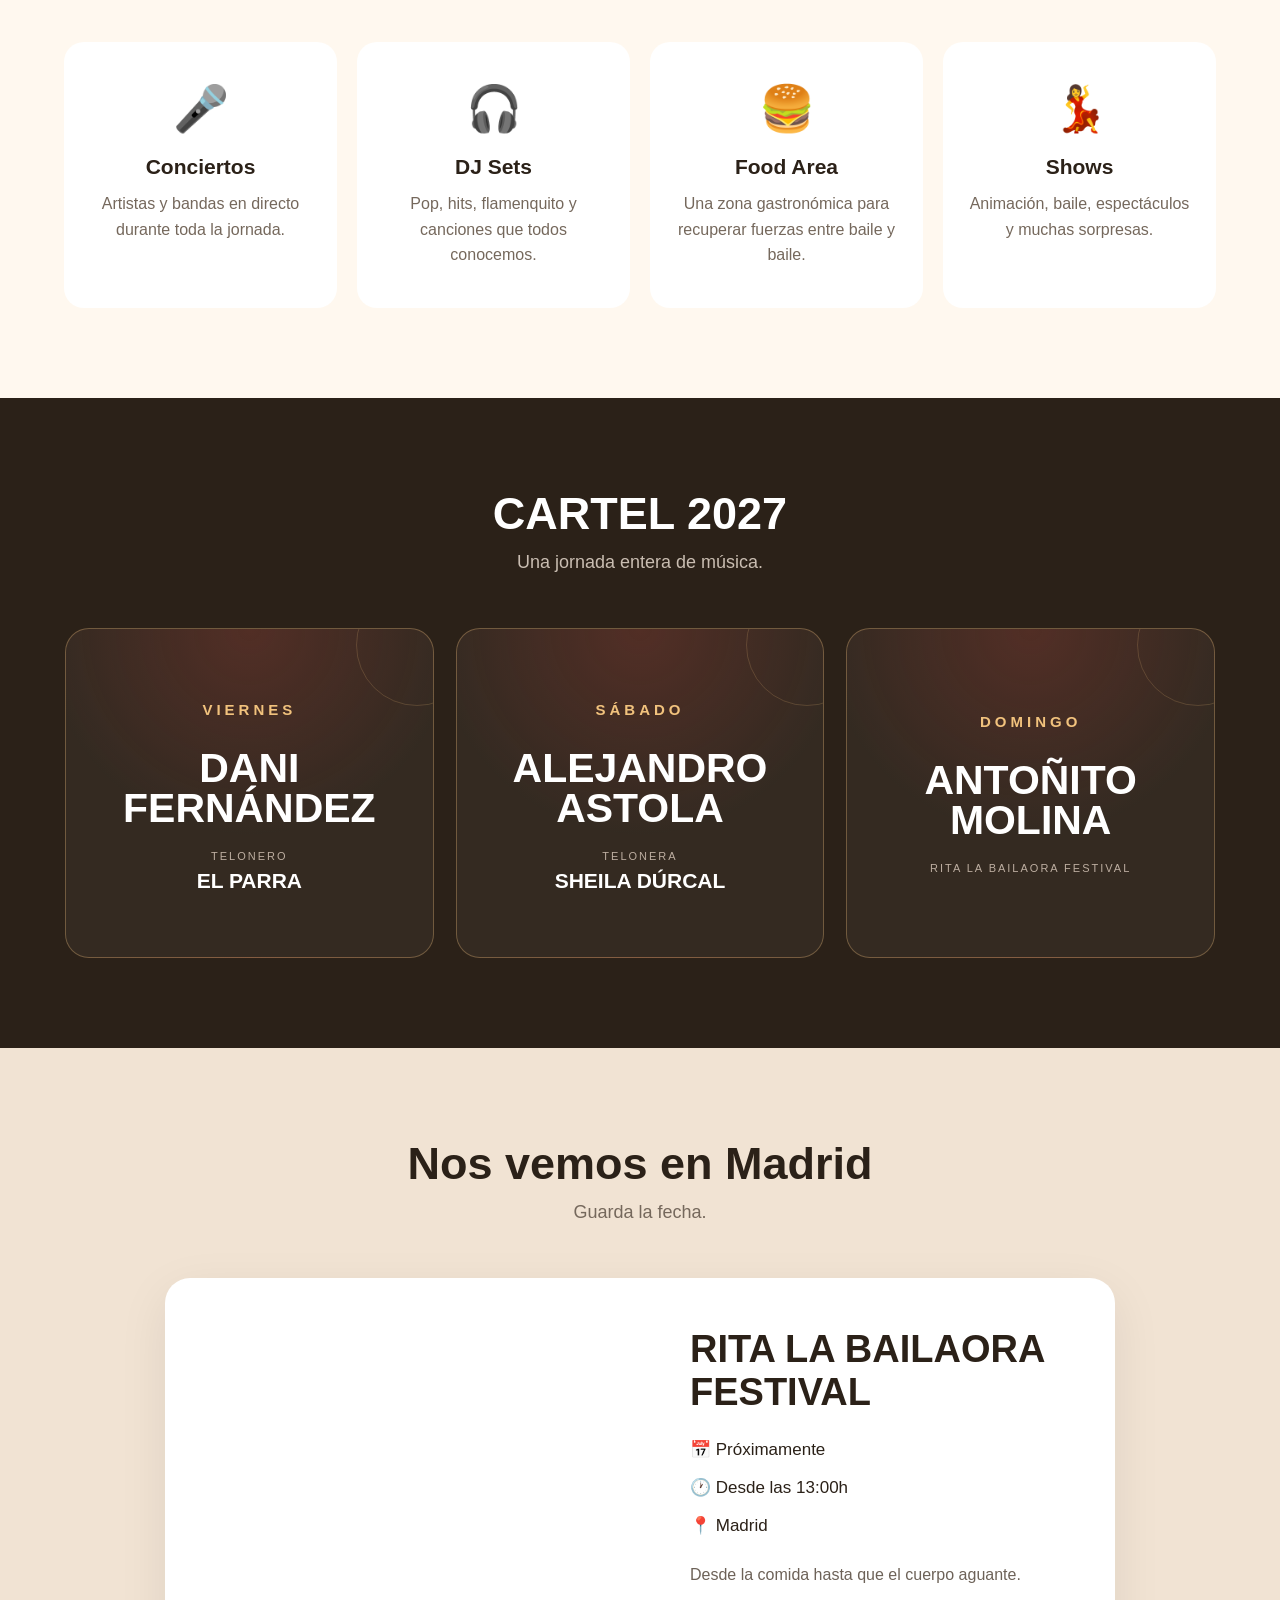
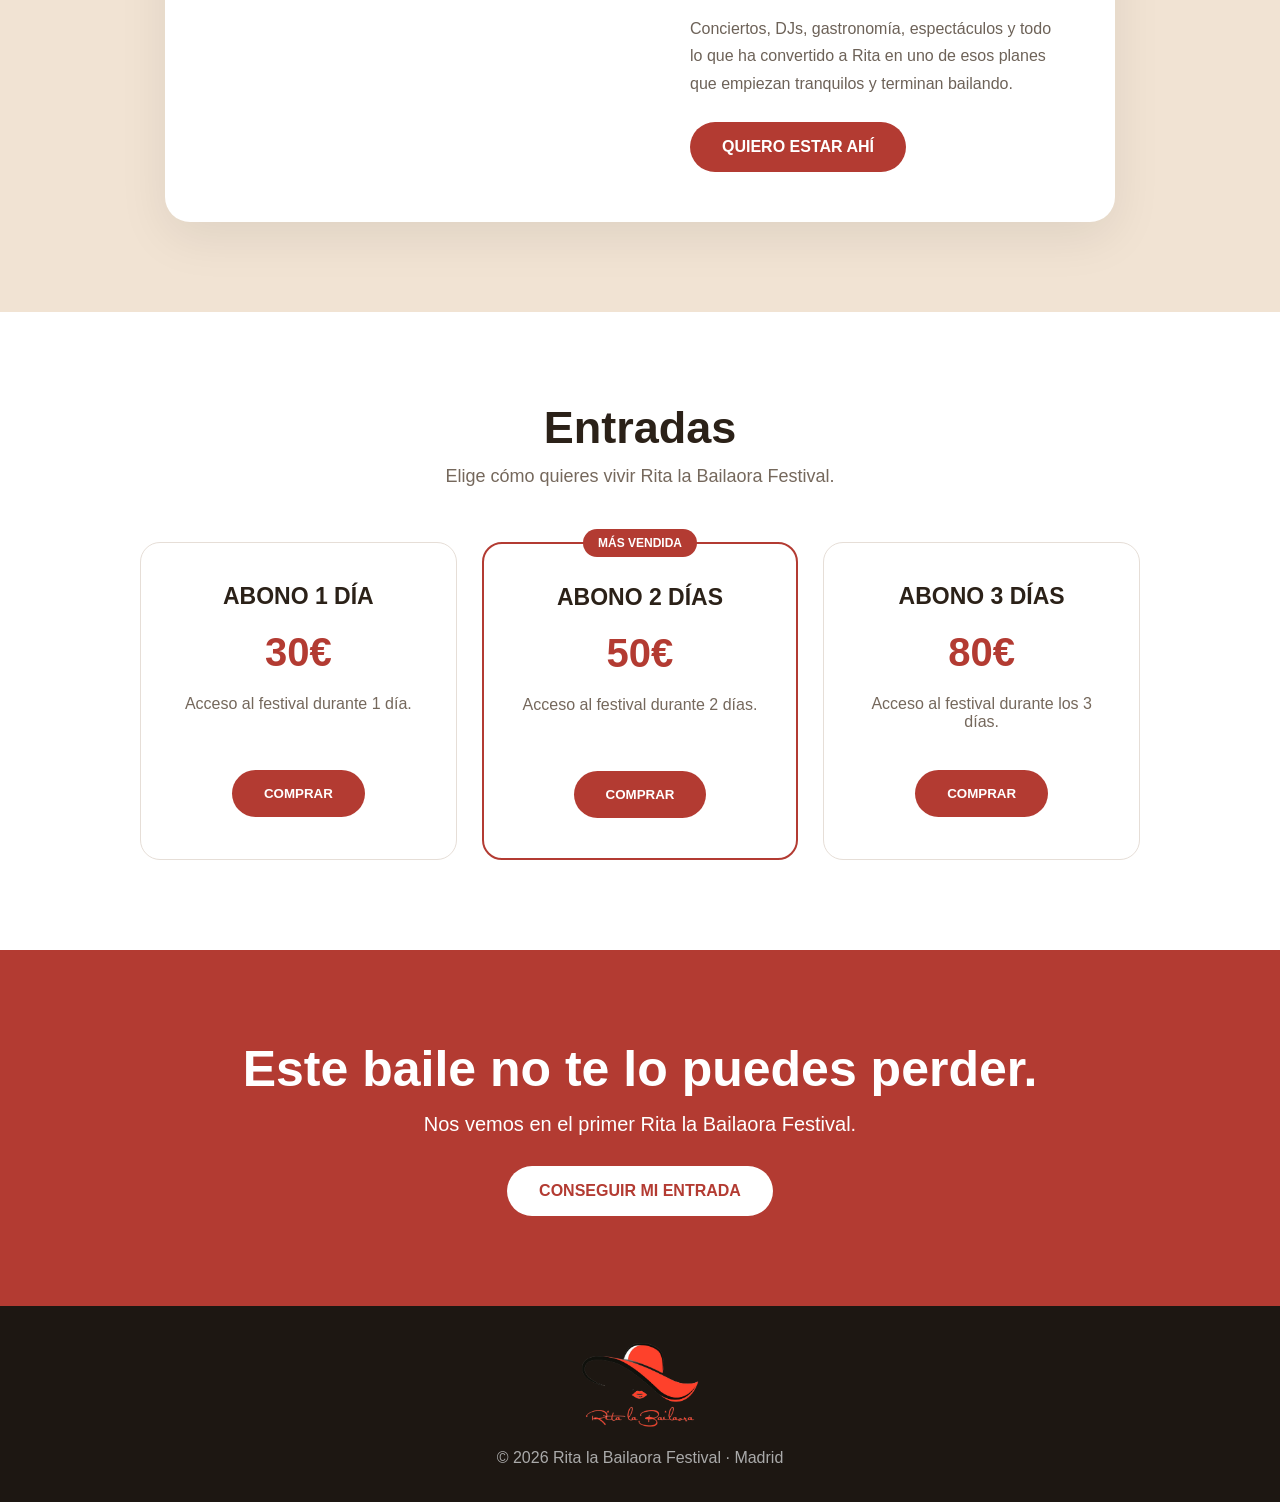
==== commit f81bfd3b: "Rediseña cartel en formato horizontal por días" ====
--- a/index.html
+++ b/index.html
@@ -310,8 +310,74 @@
     }
 
     .artists {
-      max-width: 900px;
+      max-width: 1150px;
       margin: auto;
+      display: grid;
+      grid-template-columns: repeat(3, 1fr);
+      gap: 22px;
+      align-items: stretch;
+    }
+
+    .festival-day {
+      position: relative;
+      min-height: 330px;
+      padding: 42px 28px 34px;
+      border: 1px solid rgba(241,194,125,.32);
+      border-radius: 24px;
+      background:
+        radial-gradient(circle at top, rgba(179,59,50,.24), transparent 55%),
+        rgba(255,255,255,.045);
+      display: flex;
+      flex-direction: column;
+      justify-content: center;
+      overflow: hidden;
+      transition: .35s ease;
+    }
+
+    .festival-day:hover {
+      transform: translateY(-8px);
+      border-color: #f1c27d;
+      box-shadow: 0 22px 50px rgba(0,0,0,.28);
+    }
+
+    .festival-day::before {
+      content: "";
+      position: absolute;
+      width: 120px;
+      height: 120px;
+      border: 1px solid rgba(241,194,125,.18);
+      border-radius: 50%;
+      right: -45px;
+      top: -45px;
+    }
+
+    .day-name {
+      color: #f1c27d;
+      font-size: 15px;
+      font-weight: 900;
+      letter-spacing: 4px;
+      margin-bottom: 30px;
+    }
+
+    .headliner {
+      font-size: clamp(30px, 3.2vw, 46px);
+      line-height: .98;
+      font-weight: 900;
+      text-transform: uppercase;
+      margin-bottom: 22px;
+    }
+
+    .support-label {
+      font-size: 11px;
+      letter-spacing: 2px;
+      color: #bdaea1;
+      margin-bottom: 7px;
+    }
+
+    .support-artist {
+      font-size: 21px;
+      font-weight: 800;
+      color: #fff;
     }
 
     .main-artist {
@@ -654,12 +720,23 @@
         font-size: 17px;
       }
 
-      .main-artist {
-        font-size: 38px;
+      .artists {
+        display: flex;
+        overflow-x: auto;
+        scroll-snap-type: x mandatory;
+        gap: 14px;
+        padding: 4px 6px 20px;
+        justify-content: flex-start;
       }
 
-      .artist-row {
-        font-size: 22px;
+      .festival-day {
+        min-width: 82vw;
+        min-height: 300px;
+        scroll-snap-align: center;
+      }
+
+      .headliner {
+        font-size: 34px;
       }
 
       .btn-secondary {
@@ -875,32 +952,29 @@
 
     <div class="artists">
 
-      <div class="main-artist">VIERNES</div>
-      <div class="artist-row">
-        <span>DANI FERNÁNDEZ</span>
-      </div>
-      <div class="artist-small">
-        EL PARRA · TELONERO
-      </div>
-
-      <br><br>
-
-      <div class="main-artist">SÁBADO</div>
-      <div class="artist-row">
-        <span>ALEJANDRO ASTOLA</span>
-      </div>
-      <div class="artist-small">
-        SHEILA DÚRCAL · TELONERA
-      </div>
-
-      <br><br>
-
-      <div class="main-artist">DOMINGO</div>
-      <div class="artist-row">
-        <span>ANTOÑITO MOLINA</span>
-      </div>
+      <article class="festival-day">
+        <div class="day-name">VIERNES</div>
+        <div class="headliner">DANI<br>FERNÁNDEZ</div>
+        <div class="support-label">TELONERO</div>
+        <div class="support-artist">EL PARRA</div>
+      </article>
+
+      <article class="festival-day">
+        <div class="day-name">SÁBADO</div>
+        <div class="headliner">ALEJANDRO<br>ASTOLA</div>
+        <div class="support-label">TELONERA</div>
+        <div class="support-artist">SHEILA DÚRCAL</div>
+      </article>
+
+      <article class="festival-day">
+        <div class="day-name">DOMINGO</div>
+        <div class="headliner">ANTOÑITO<br>MOLINA</div>
+        <div class="support-label">RITA LA BAILAORA FESTIVAL</div>
+      </article>
 
     </div>
+
+  </div>
 
   </div>
 
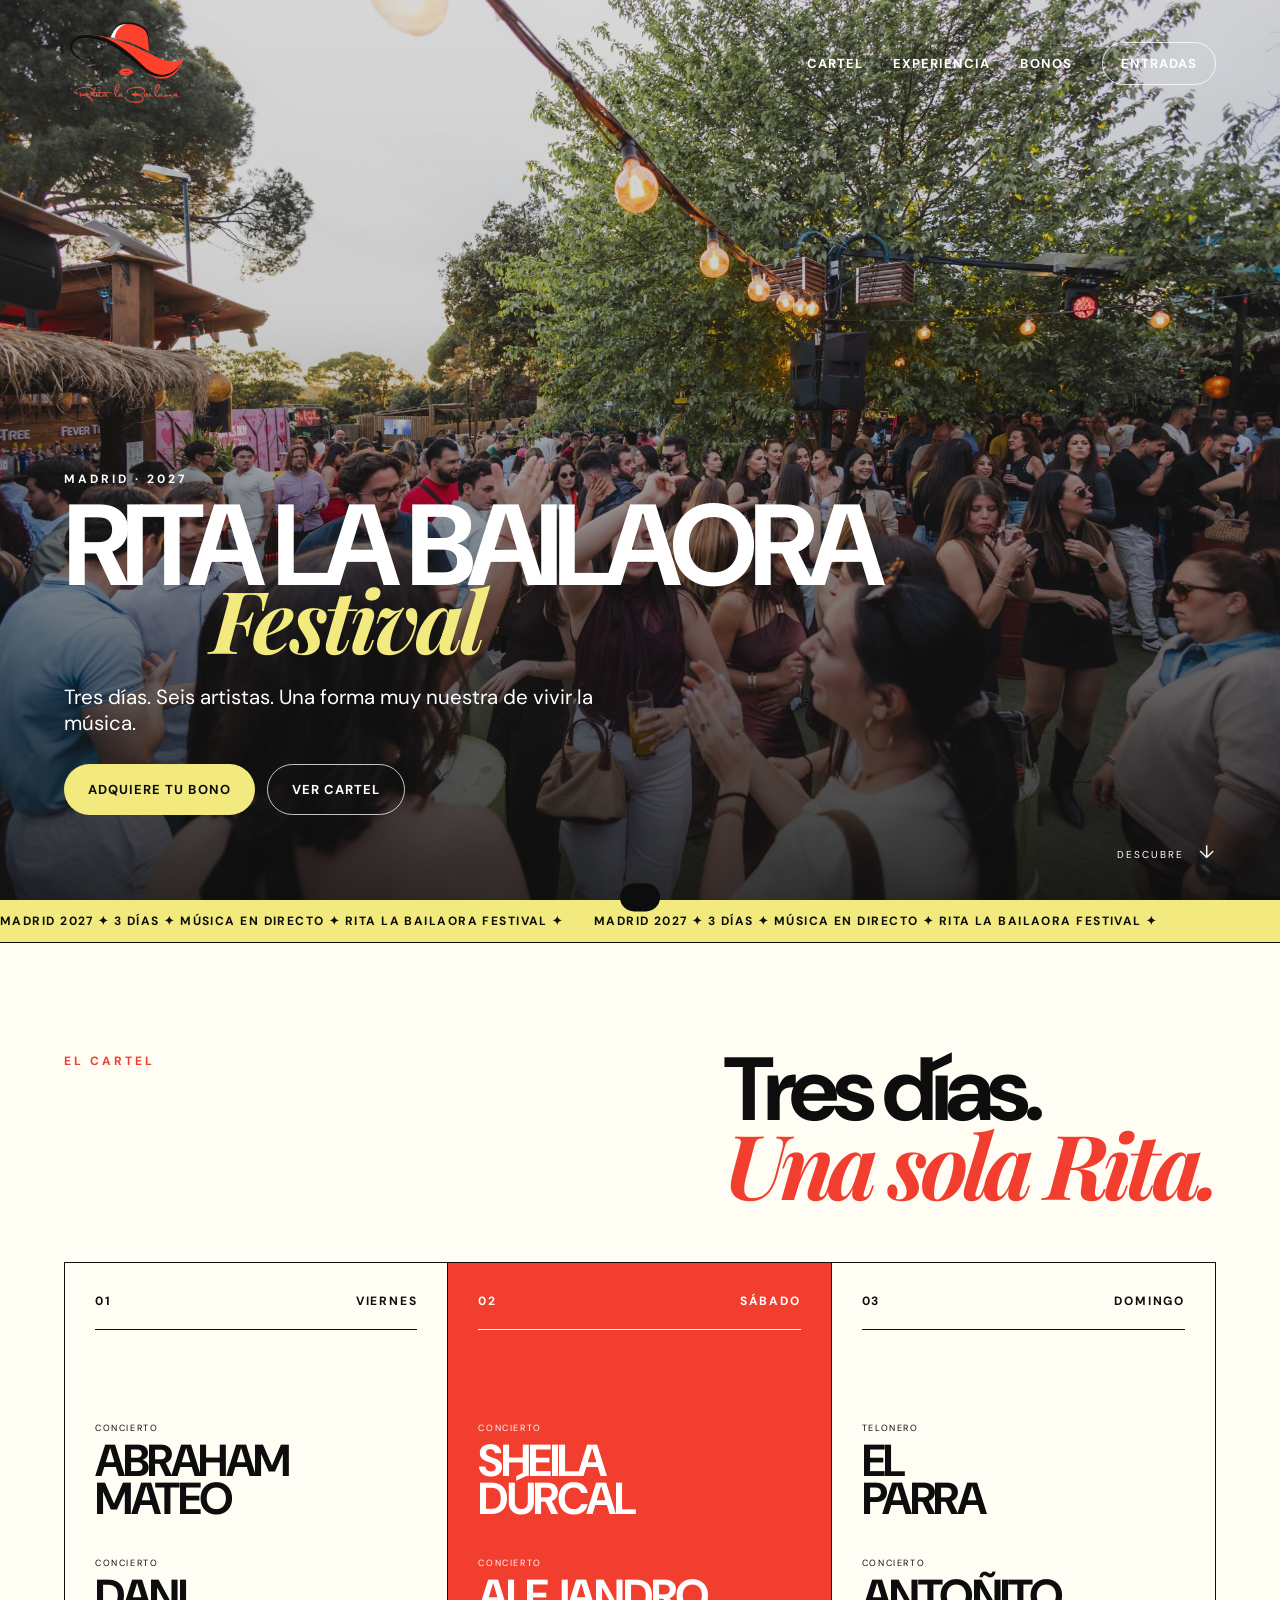
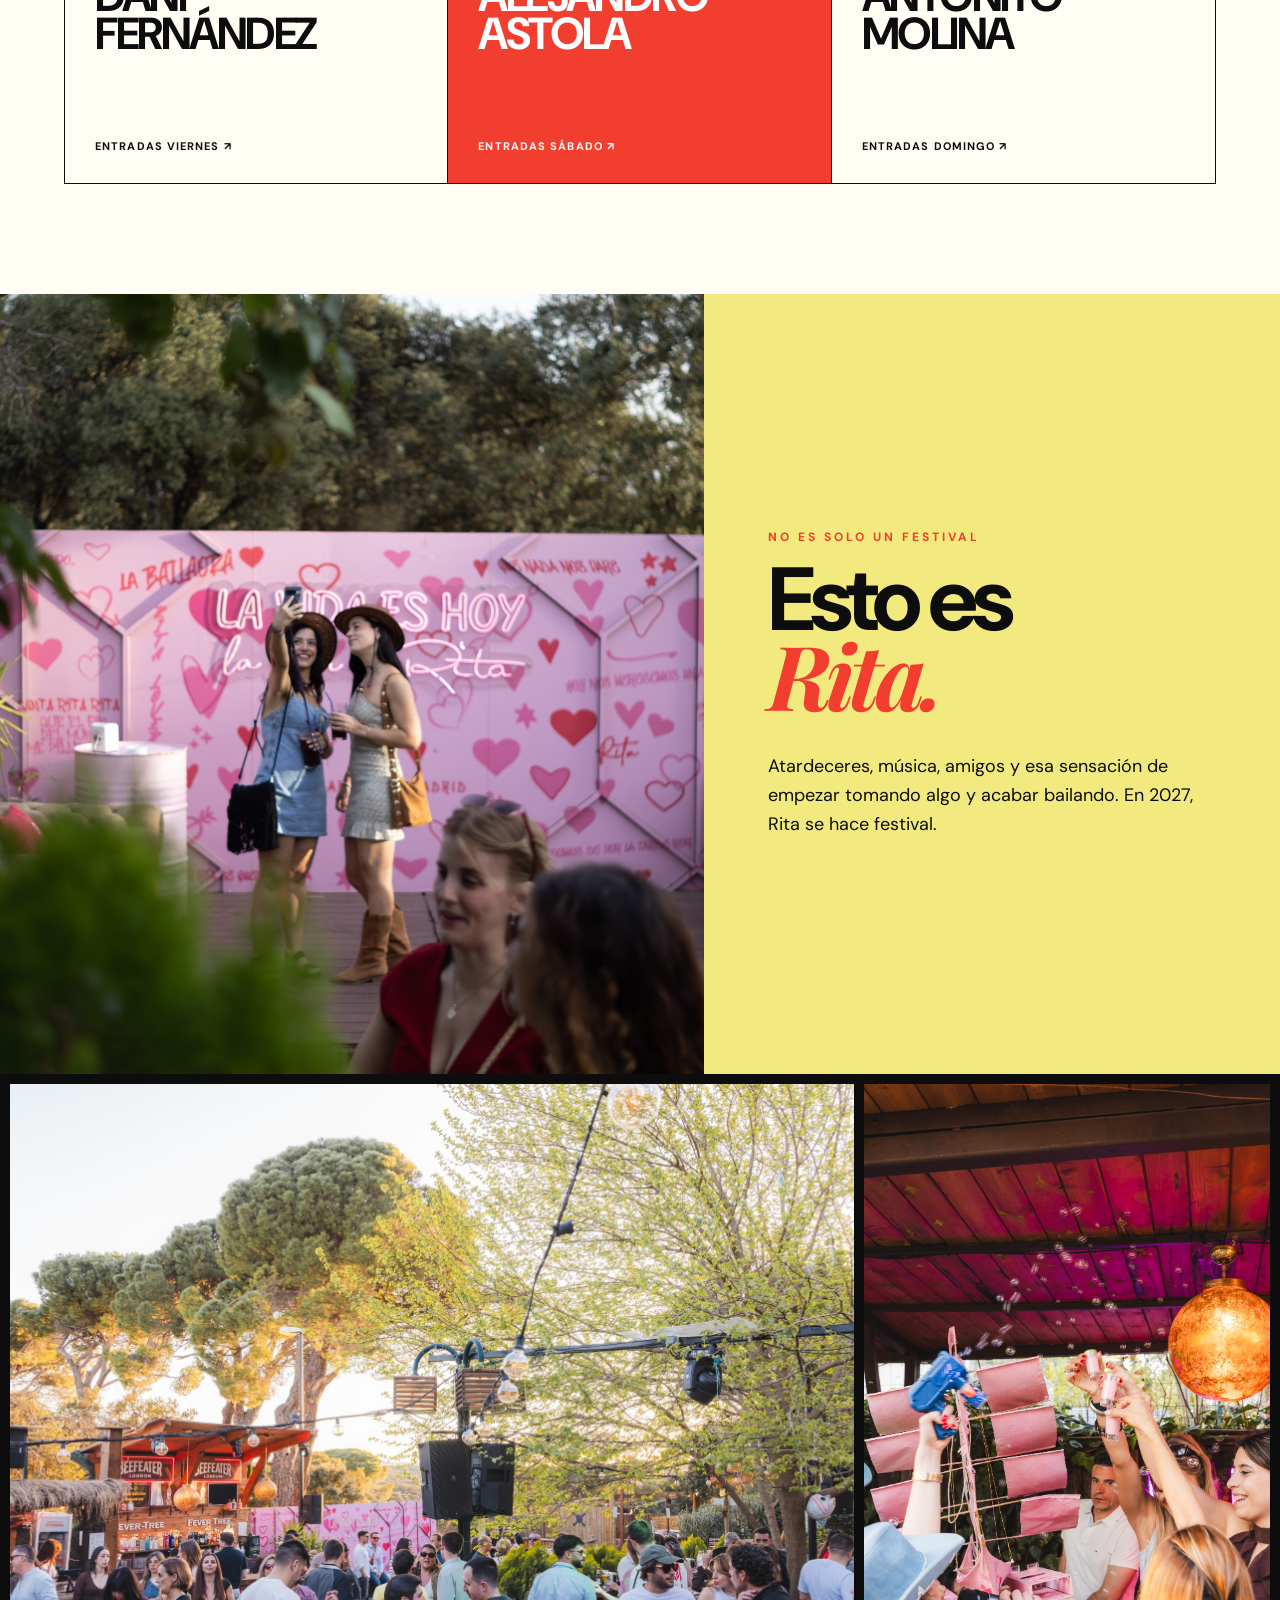
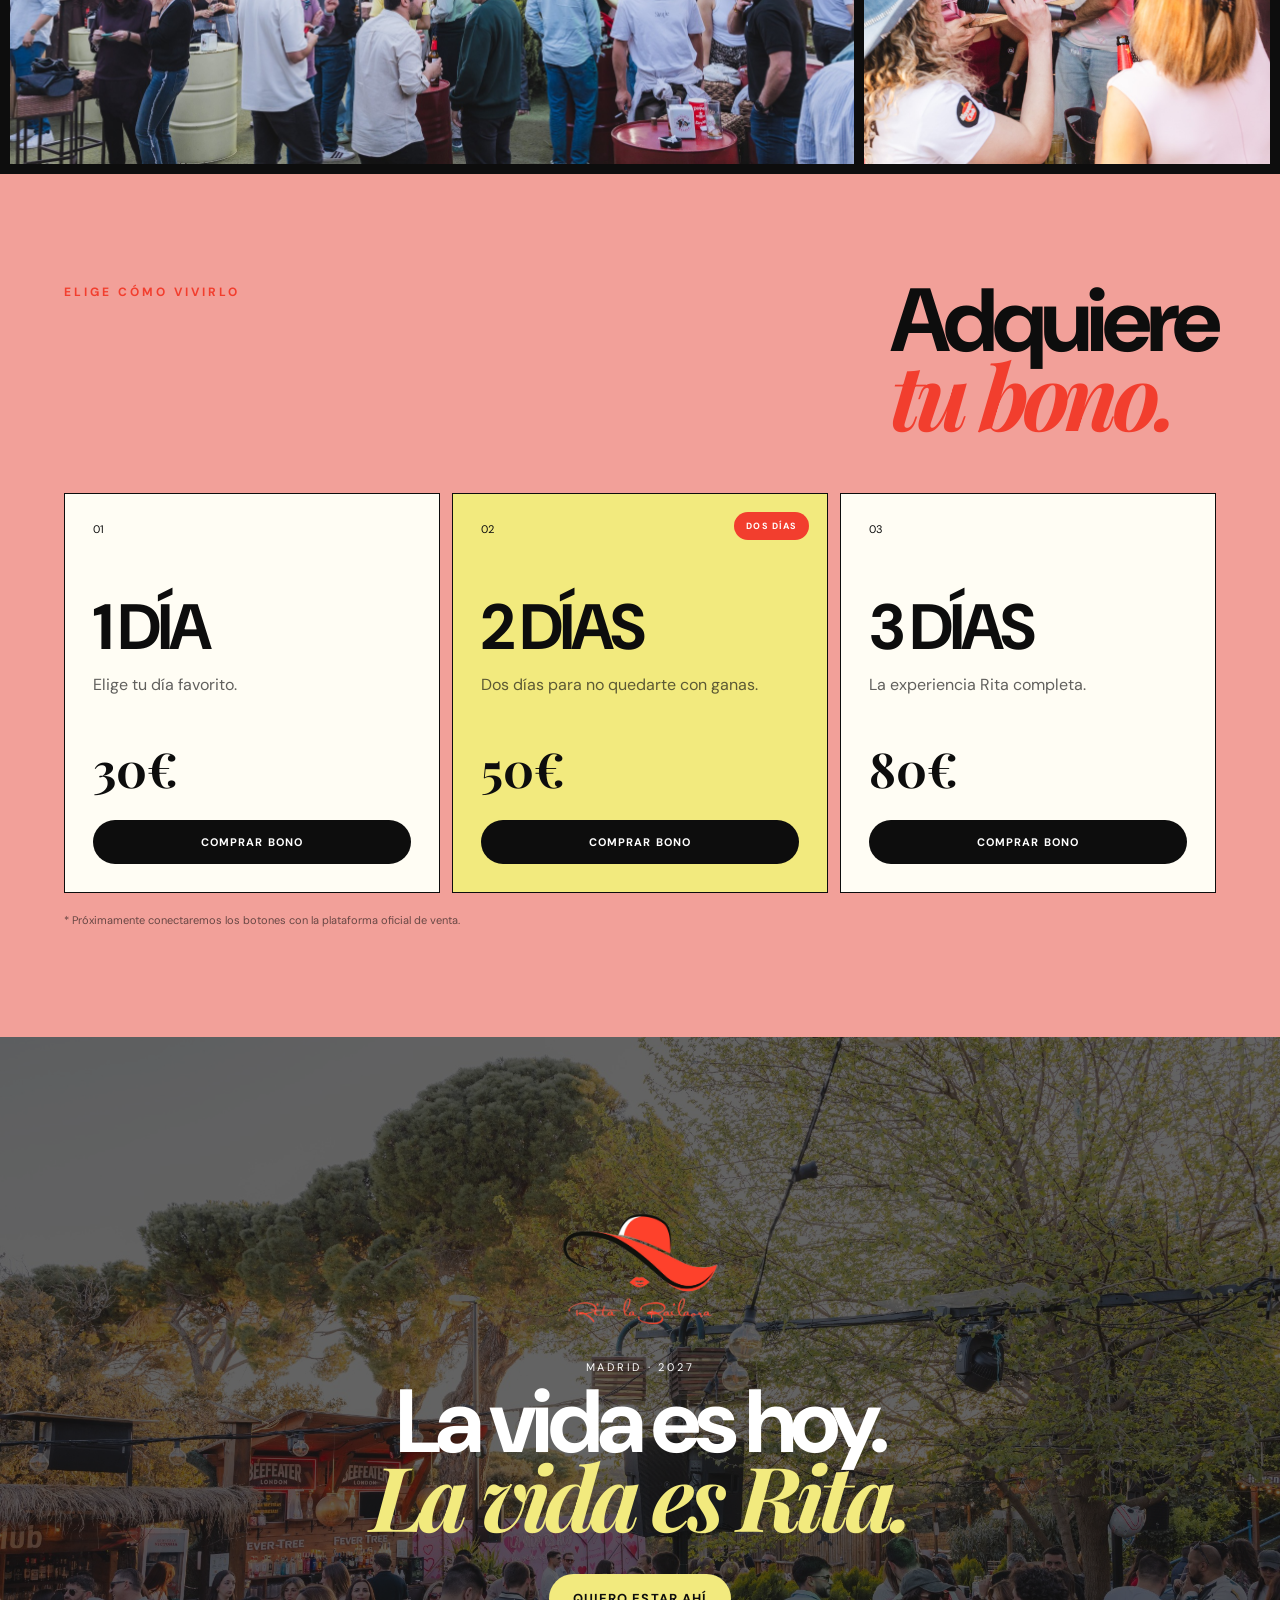
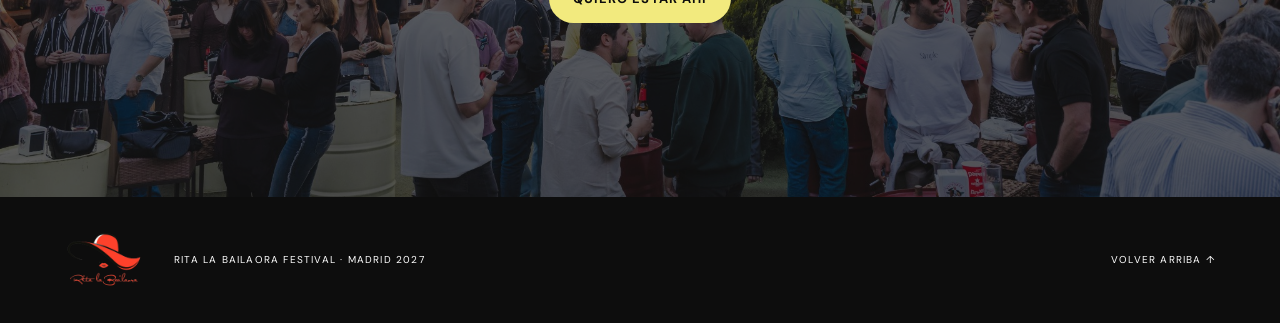
==== commit 56bfe056: "Add files via upload" ====
--- a/index.html
+++ b/index.html
@@ -1,1390 +1,123 @@
-<!DOCTYPE html>
+<!doctype html>
 <html lang="es">
 <head>
-  <meta charset="UTF-8">
-  <meta name="viewport" content="width=device-width, initial-scale=1.0">
+  <meta charset="utf-8">
+  <meta name="viewport" content="width=device-width, initial-scale=1">
+  <meta name="description" content="Rita la Bailaora Festival · Madrid 2027. Tres días de música, tardeo y una experiencia muy Rita.">
+  <title>Rita la Bailaora Festival · Madrid 2027</title>
+  <link rel="preconnect" href="https://fonts.googleapis.com">
+  <link rel="preconnect" href="https://fonts.gstatic.com" crossorigin>
+  <link href="https://fonts.googleapis.com/css2?family=DM+Sans:wght@400;500;600;700&family=Playfair+Display:ital,wght@0,700;1,700&display=swap" rel="stylesheet">
+  <link rel="stylesheet" href="css/style.css">
+  <script src="js/main.js" defer></script>
+</head>
+<body>
+  <header class="site-header" id="top">
+    <a class="brand" href="#top" aria-label="Rita la Bailaora Festival">
+      <img src="images/logo-rita.png" alt="Rita la Bailaora">
+    </a>
+    <button class="menu-toggle" aria-label="Abrir menú" aria-expanded="false"><span></span><span></span></button>
+    <nav class="nav" aria-label="Navegación principal">
+      <a href="#cartel">Cartel</a>
+      <a href="#experiencia">Experiencia</a>
+      <a href="#bonos">Bonos</a>
+      <a class="nav-cta" href="#bonos">Entradas</a>
+    </nav>
+  </header>
 
-  <title>Rita la Bailaora Festival | Madrid</title>
+  <main>
+    <section class="hero">
+      <div class="hero-bg" aria-hidden="true"></div>
+      <div class="hero-shade"></div>
+      <div class="hero-content reveal">
+        <p class="eyebrow">MADRID · 2027</p>
+        <h1><span>RITA LA BAILAORA</span><em>Festival</em></h1>
+        <p class="hero-copy">Tres días. Seis artistas. Una forma muy nuestra de vivir la música.</p>
+        <div class="hero-actions">
+          <a class="btn btn-primary" href="#bonos">Adquiere tu bono</a>
+          <a class="btn btn-ghost" href="#cartel">Ver cartel</a>
+        </div>
+      </div>
+      <a class="scroll-hint" href="#cartel">DESCUBRE <span>↓</span></a>
+    </section>
 
-  <style>
+    <section class="ticker" aria-label="Información del festival">
+      <div class="ticker-track">
+        <span>MADRID 2027 ✦ 3 DÍAS ✦ MÚSICA EN DIRECTO ✦ RITA LA BAILAORA FESTIVAL ✦</span>
+        <span>MADRID 2027 ✦ 3 DÍAS ✦ MÚSICA EN DIRECTO ✦ RITA LA BAILAORA FESTIVAL ✦</span>
+      </div>
+    </section>
 
-    /* =========================
-       GENERAL
-    ========================== */
-
-    * {
-      margin: 0;
-      padding: 0;
-      box-sizing: border-box;
-      scroll-behavior: smooth;
-    }
-
-    body {
-      font-family: Arial, Helvetica, sans-serif;
-      background: #fff8ef;
-      color: #2b2118;
-    }
-
-    .container {
-      width: 90%;
-      max-width: 1200px;
-      margin: auto;
-    }
-
-    a {
-      text-decoration: none;
-    }
-
-    section {
-      padding: 90px 0;
-    }
-
-
-    /* =========================
-       HEADER
-    ========================== */
-
-    header {
-      position: fixed;
-      top: 0;
-      width: 100%;
-      z-index: 1000;
-
-      background: rgba(255, 248, 239, 0.95);
-      backdrop-filter: blur(12px);
-
-      padding: 18px 0;
-
-      box-shadow: 0 2px 20px rgba(0,0,0,0.08);
-    }
-
-    .nav {
-      display: flex;
-      justify-content: space-between;
-      align-items: center;
-    }
-
-    .logo {
-      display: flex;
-      align-items: center;
-      min-width: 150px;
-    }
-
-    .logo img {
-      display: block;
-      width: 150px;
-      max-height: 70px;
-      object-fit: contain;
-    }
-
-    .logo-fallback {
-      font-size: 20px;
-      font-weight: 900;
-      letter-spacing: 1px;
-      color: #b33b32;
-    }
-
-    nav a {
-      margin-left: 25px;
-      color: #2b2118;
-      font-weight: 600;
-      transition: 0.3s;
-    }
-
-    nav a:hover {
-      color: #b33b32;
-    }
-
-
-    /* =========================
-       HERO
-    ========================== */
-
-    .hero {
-      min-height: 100vh;
-
-      display: flex;
-      align-items: center;
-
-      background:
-        linear-gradient(
-          90deg,
-          rgba(35,18,12,0.74),
-          rgba(35,18,12,0.12)
-        ),
-        url("IMG_9902.jpg");
-
-      background-size: cover;
-      background-position: center 38%;
-      background-repeat: no-repeat;
-
-      color: white;
-    }
-
-    .hero-content {
-      max-width: 800px;
-    }
-
-    .tag {
-      display: inline-block;
-
-      background: #b33b32;
-
-      padding: 9px 18px;
-
-      border-radius: 30px;
-
-      font-size: 14px;
-      font-weight: bold;
-      letter-spacing: 1px;
-
-      margin-bottom: 25px;
-    }
-
-    .hero h1 {
-      font-size: 75px;
-      line-height: 0.95;
-      margin-bottom: 25px;
-    }
-
-    .hero h1 span {
-      color: #f1c27d;
-    }
-
-    .hero p {
-      font-size: 21px;
-      line-height: 1.6;
-      max-width: 650px;
-      margin-bottom: 35px;
-    }
-
-
-    /* =========================
-       BOTONES
-    ========================== */
-
-    .btn {
-      display: inline-block;
-
-      padding: 16px 32px;
-
-      background: #b33b32;
-
-      color: white;
-
-      border-radius: 50px;
-
-      font-weight: 800;
-
-      border: none;
-
-      cursor: pointer;
-
-      transition: 0.3s;
-    }
-
-    .btn:hover {
-      transform: translateY(-3px);
-      background: #8f2e27;
-    }
-
-    .btn-secondary {
-      background: transparent;
-      border: 2px solid white;
-      margin-left: 10px;
-    }
-
-    .btn-secondary:hover {
-      background: white;
-      color: #2b2118;
-    }
-
-
-    /* =========================
-       TITULOS
-    ========================== */
-
-    .section-title {
-      text-align: center;
-      margin-bottom: 55px;
-    }
-
-    .section-title h2 {
-      font-size: 45px;
-      margin-bottom: 12px;
-    }
-
-    .section-title p {
-      color: #75685c;
-      font-size: 18px;
-    }
-
-
-    /* =========================
-       FESTIVAL
-    ========================== */
-
-    .festival {
-      background: white;
-    }
-
-    .festival-intro {
-      max-width: 850px;
-      margin: auto;
-      text-align: center;
-    }
-
-    .festival-intro h2 {
-      font-size: 48px;
-      margin-bottom: 25px;
-    }
-
-    .festival-intro p {
-      font-size: 20px;
-      line-height: 1.8;
-      color: #655b52;
-    }
-
-
-    /* =========================
-       EXPERIENCIA
-    ========================== */
-
-    .experience {
-      background: #fff8ef;
-    }
-
-    .cards {
-      display: grid;
-      grid-template-columns: repeat(4, 1fr);
-      gap: 20px;
-    }
-
-    .card {
-      padding: 40px 25px;
-
-      background: white;
-
-      border-radius: 20px;
-
-      text-align: center;
-
-      transition: 0.3s;
-    }
-
-    .card:hover {
-      transform: translateY(-8px);
-
-      box-shadow:
-        0 15px 40px rgba(0,0,0,0.08);
-    }
-
-    .icon {
-      font-size: 45px;
-      margin-bottom: 20px;
-    }
-
-    .card h3 {
-      margin-bottom: 12px;
-      font-size: 21px;
-    }
-
-    .card p {
-      color: #75685c;
-      line-height: 1.6;
-    }
-
-
-    /* =========================
-       CARTEL
-    ========================== */
-
-    .lineup {
-      background: #2b2118;
-      color: white;
-      text-align: center;
-    }
-
-    .lineup .section-title p {
-      color: #c9bdb1;
-    }
-
-    .artists {
-      max-width: 1150px;
-      margin: auto;
-      display: grid;
-      grid-template-columns: repeat(3, 1fr);
-      gap: 22px;
-      align-items: stretch;
-    }
-
-    .festival-day {
-      position: relative;
-      min-height: 330px;
-      padding: 42px 28px 34px;
-      border: 1px solid rgba(241,194,125,.32);
-      border-radius: 24px;
-      background:
-        radial-gradient(circle at top, rgba(179,59,50,.24), transparent 55%),
-        rgba(255,255,255,.045);
-      display: flex;
-      flex-direction: column;
-      justify-content: center;
-      overflow: hidden;
-      transition: .35s ease;
-    }
-
-    .festival-day:hover {
-      transform: translateY(-8px);
-      border-color: #f1c27d;
-      box-shadow: 0 22px 50px rgba(0,0,0,.28);
-    }
-
-    .festival-day::before {
-      content: "";
-      position: absolute;
-      width: 120px;
-      height: 120px;
-      border: 1px solid rgba(241,194,125,.18);
-      border-radius: 50%;
-      right: -45px;
-      top: -45px;
-    }
-
-    .day-name {
-      color: #f1c27d;
-      font-size: 15px;
-      font-weight: 900;
-      letter-spacing: 4px;
-      margin-bottom: 30px;
-    }
-
-    .headliner {
-      font-size: clamp(30px, 3.2vw, 46px);
-      line-height: .98;
-      font-weight: 900;
-      text-transform: uppercase;
-      margin-bottom: 22px;
-    }
-
-    .support-label {
-      font-size: 11px;
-      letter-spacing: 2px;
-      color: #bdaea1;
-      margin-bottom: 7px;
-    }
-
-    .support-artist {
-      font-size: 21px;
-      font-weight: 800;
-      color: #fff;
-    }
-
-    .main-artist {
-      font-size: 55px;
-      font-weight: 900;
-      color: #f1c27d;
-      margin-bottom: 25px;
-    }
-
-    .artist-row {
-      display: flex;
-      justify-content: center;
-      flex-wrap: wrap;
-      gap: 25px;
-
-      font-size: 28px;
-      font-weight: 700;
-      margin-bottom: 25px;
-    }
-
-    .artist-small {
-      font-size: 19px;
-      color: #c9bdb1;
-      margin-top: 25px;
-      line-height: 2;
-    }
-
-
-    /* =========================
-       INFO FESTIVAL
-    ========================== */
-
-    .event {
-      background: #f1e3d3;
-    }
-
-    .event-card {
-      max-width: 950px;
-      margin: auto;
-
-      background: white;
-
-      border-radius: 25px;
-
-      overflow: hidden;
-
-      display: grid;
-
-      grid-template-columns: 1fr 1fr;
-
-      box-shadow:
-        0 15px 50px rgba(0,0,0,0.08);
-    }
-
-    .event-image {
-      min-height: 480px;
-
-      background:
-        url("https://images.unsplash.com/photo-1492684223066-81342ee5ff30?auto=format&fit=crop&w=1000&q=80");
-
-      background-size: cover;
-      background-position: center;
-    }
-
-    .event-info {
-      padding: 50px;
-    }
-
-    .event-info h2 {
-      font-size: 38px;
-      margin-bottom: 25px;
-    }
-
-    .event-detail {
-      margin-bottom: 17px;
-      font-size: 17px;
-    }
-
-    .event-description {
-      color: #6d6258;
-      line-height: 1.7;
-      margin: 25px 0;
-    }
-
-
-    /* =========================
-       ENTRADAS
-    ========================== */
-
-    .tickets {
-      background: white;
-    }
-
-    .ticket-grid {
-      display: grid;
-      grid-template-columns: repeat(3, 1fr);
-      gap: 25px;
-
-      max-width: 1000px;
-      margin: auto;
-    }
-
-    .ticket {
-      padding: 40px 30px;
-
-      border-radius: 20px;
-
-      border: 1px solid #e6ded7;
-
-      text-align: center;
-
-      transition: 0.3s;
-    }
-
-    .ticket:hover {
-      transform: translateY(-7px);
-
-      box-shadow:
-        0 15px 40px rgba(0,0,0,0.08);
-    }
-
-    .ticket.featured {
-      border: 2px solid #b33b32;
-      position: relative;
-    }
-
-    .popular {
-      position: absolute;
-
-      top: -15px;
-      left: 50%;
-
-      transform: translateX(-50%);
-
-      background: #b33b32;
-
-      color: white;
-
-      padding: 7px 15px;
-
-      border-radius: 20px;
-
-      font-size: 12px;
-
-      font-weight: bold;
-    }
-
-    .ticket h3 {
-      font-size: 23px;
-      margin-bottom: 10px;
-    }
-
-    .price {
-      font-size: 40px;
-      font-weight: bold;
-
-      color: #b33b32;
-
-      margin: 20px 0;
-    }
-
-    .ticket p {
-      color: #75685c;
-      margin-bottom: 25px;
-      min-height: 50px;
-    }
-
-
-    /* =========================
-       CTA
-    ========================== */
-
-    .cta {
-      text-align: center;
-
-      background: #b33b32;
-
-      color: white;
-    }
-
-    .cta h2 {
-      font-size: 50px;
-      margin-bottom: 15px;
-    }
-
-    .cta p {
-      font-size: 20px;
-      margin-bottom: 30px;
-    }
-
-    .cta .btn {
-      background: white;
-      color: #b33b32;
-    }
-
-    .cta .btn:hover {
-      background: #fff8ef;
-    }
-
-
-    /* =========================
-       MODAL
-    ========================== */
-
-    .modal {
-      display: none;
-
-      position: fixed;
-
-      z-index: 2000;
-
-      left: 0;
-      top: 0;
-
-      width: 100%;
-      height: 100%;
-
-      background: rgba(0,0,0,0.75);
-
-      align-items: center;
-      justify-content: center;
-    }
-
-    .modal-content {
-      background: white;
-
-      width: 90%;
-      max-width: 500px;
-
-      padding: 40px;
-
-      border-radius: 20px;
-
-      position: relative;
-    }
-
-    .close {
-      position: absolute;
-
-      right: 20px;
-      top: 15px;
-
-      font-size: 30px;
-
-      cursor: pointer;
-    }
-
-    .modal-content h2 {
-      margin-bottom: 10px;
-    }
-
-    .modal-content p {
-      color: #75685c;
-      margin-bottom: 25px;
-    }
-
-    input,
-    select {
-      width: 100%;
-
-      padding: 14px;
-
-      border: 1px solid #ddd;
-
-      border-radius: 8px;
-
-      margin-bottom: 15px;
-
-      font-size: 15px;
-    }
-
-    .total {
-      font-size: 21px;
-
-      font-weight: bold;
-
-      margin-bottom: 20px;
-    }
-
-
-    /* =========================
-       FOOTER
-    ========================== */
-
-    footer {
-      background: #1d1712;
-      color: #aaa;
-      padding: 35px;
-      text-align: center;
-    }
-
-    .footer-logo {
-      width: 130px;
-      max-height: 90px;
-      object-fit: contain;
-      margin-bottom: 14px;
-    }
-
-
-    /* =========================
-       RESPONSIVE
-    ========================== */
-
-    @media(max-width: 900px) {
-
-      .cards {
-        grid-template-columns: repeat(2, 1fr);
-      }
-
-      .ticket-grid {
-        grid-template-columns: 1fr;
-      }
-
-      .event-card {
-        grid-template-columns: 1fr;
-      }
-
-      .hero h1 {
-        font-size: 52px;
-      }
-
-      nav {
-        display: none;
-      }
-
-    }
-
-
-    @media(max-width: 550px) {
-
-      .cards {
-        grid-template-columns: 1fr;
-      }
-
-      .hero h1 {
-        font-size: 42px;
-      }
-
-      .hero p {
-        font-size: 17px;
-      }
-
-      .artists {
-        display: flex;
-        overflow-x: auto;
-        scroll-snap-type: x mandatory;
-        gap: 14px;
-        padding: 4px 6px 20px;
-        justify-content: flex-start;
-      }
-
-      .festival-day {
-        min-width: 82vw;
-        min-height: 300px;
-        scroll-snap-align: center;
-      }
-
-      .headliner {
-        font-size: 34px;
-      }
-
-      .btn-secondary {
-        margin-left: 0;
-        margin-top: 10px;
-      }
-
-    }
-
-  </style>
-</head>
-
-
-<body>
-
-
-<!-- HEADER -->
-
-<header>
-
-  <div class="container nav">
-
-    <a class="logo" href="#" aria-label="Rita la Bailaora Festival">
-      <img src="Logo%20Rita%20la%20bailaora%20.png" alt="Rita la Bailaora" onerror="this.style.display='none'; this.nextElementSibling.style.display='block';">
-      <span class="logo-fallback" style="display:none;">RITA LA BAILAORA</span>
-    </a>
-
-    <nav>
-      <a href="#festival">Festival</a>
-      <a href="#experiencia">Experiencia</a>
-      <a href="#cartel">Cartel</a>
-      <a href="#info">Info</a>
-      <a href="#entradas">Entradas</a>
-    </nav>
-
-  </div>
-
-</header>
-
-
-
-<!-- HERO -->
-
-<section class="hero">
-
-  <div class="container">
-
-    <div class="hero-content">
-
-      <div class="tag">
-        MADRID · 2027
+    <section class="lineup section" id="cartel">
+      <div class="section-heading reveal">
+        <p class="eyebrow dark">EL CARTEL</p>
+        <h2>Tres días.<br><em>Una sola Rita.</em></h2>
       </div>
 
-      <h1>
-        RITA LA BAILAORA<br>
-        <span>FESTIVAL</span>
-      </h1>
+      <div class="lineup-grid">
+        <article class="day-card reveal">
+          <div class="day-top"><span>01</span><p>VIERNES</p></div>
+          <div class="artists">
+            <div><small>CONCIERTO</small><h3>ABRAHAM<br>MATEO</h3></div>
+            <div><small>CONCIERTO</small><h3>DANI<br>FERNÁNDEZ</h3></div>
+          </div>
+          <a href="#bonos">Entradas viernes ↗</a>
+        </article>
 
-      <p>
-        El tardeo que conoces se hace gigante.<br>
-        Música, amigos, gastronomía y una tarde para recordar.
-      </p>
+        <article class="day-card featured reveal">
+          <div class="day-top"><span>02</span><p>SÁBADO</p></div>
+          <div class="artists">
+            <div><small>CONCIERTO</small><h3>SHEILA<br>DÚRCAL</h3></div>
+            <div><small>CONCIERTO</small><h3>ALEJANDRO<br>ASTOLA</h3></div>
+          </div>
+          <a href="#bonos">Entradas sábado ↗</a>
+        </article>
 
-      <a href="#entradas" class="btn">
-        COMPRAR ENTRADAS
-      </a>
+        <article class="day-card reveal">
+          <div class="day-top"><span>03</span><p>DOMINGO</p></div>
+          <div class="artists">
+            <div><small>TELONERO</small><h3>EL<br>PARRA</h3></div>
+            <div><small>CONCIERTO</small><h3>ANTOÑITO<br>MOLINA</h3></div>
+          </div>
+          <a href="#bonos">Entradas domingo ↗</a>
+        </article>
+      </div>
+    </section>
 
-      <a href="#cartel" class="btn btn-secondary">
-        VER CARTEL
-      </a>
+    <section class="experience" id="experiencia">
+      <div class="experience-photo reveal"><img src="images/rita-experiencia.jpg" alt="Experiencia Rita la Bailaora"></div>
+      <div class="experience-copy reveal">
+        <p class="eyebrow dark">NO ES SOLO UN FESTIVAL</p>
+        <h2>Esto es<br><em>Rita.</em></h2>
+        <p>Atardeceres, música, amigos y esa sensación de empezar tomando algo y acabar bailando. En 2027, Rita se hace festival.</p>
+      </div>
+    </section>
 
-    </div>
+    <section class="gallery" aria-label="Momentos Rita">
+      <figure class="gallery-wide reveal"><img src="images/rita-ambiente-01.jpg" alt="Ambiente de Rita la Bailaora"></figure>
+      <figure class="gallery-tall reveal"><img src="images/rita-ambiente-02.jpg" alt="Público disfrutando en Rita la Bailaora"></figure>
+    </section>
 
-  </div>
+    <section class="tickets section" id="bonos">
+      <div class="section-heading reveal">
+        <p class="eyebrow dark">ELIGE CÓMO VIVIRLO</p>
+        <h2>Adquiere<br><em>tu bono.</em></h2>
+      </div>
+      <div class="ticket-grid">
+        <article class="ticket reveal"><span>01</span><h3>1 DÍA</h3><p>Elige tu día favorito.</p><strong>30€</strong><button type="button" data-ticket="Bono 1 día">Comprar bono</button></article>
+        <article class="ticket ticket-hot reveal"><div class="badge">DOS DÍAS</div><span>02</span><h3>2 DÍAS</h3><p>Dos días para no quedarte con ganas.</p><strong>50€</strong><button type="button" data-ticket="Bono 2 días">Comprar bono</button></article>
+        <article class="ticket reveal"><span>03</span><h3>3 DÍAS</h3><p>La experiencia Rita completa.</p><strong>80€</strong><button type="button" data-ticket="Bono 3 días">Comprar bono</button></article>
+      </div>
+      <p class="ticket-note">* Próximamente conectaremos los botones con la plataforma oficial de venta.</p>
+    </section>
 
-</section>
+    <section class="final-cta">
+      <div class="final-bg"></div><div class="final-shade"></div>
+      <div class="final-content reveal"><img src="images/logo-rita.png" alt=""><p>MADRID · 2027</p><h2>La vida es hoy.<br><em>La vida es Rita.</em></h2><a class="btn btn-primary" href="#bonos">Quiero estar ahí</a></div>
+    </section>
+  </main>
 
-
-
-<!-- EL FESTIVAL -->
-
-<section class="festival" id="festival">
-
-  <div class="container">
-
-    <div class="festival-intro">
-
-      <h2>Rita se hace festival.</h2>
-
-      <p>
-
-        Después de tantas tardes bailando juntos,
-        ha llegado el momento de hacerlo todavía más grande.
-
-        <br><br>
-
-        Música en directo, DJs, gastronomía,
-        espectáculos, animación y muchas sorpresas
-        en una jornada donde la única norma es venir
-        con ganas de pasarlo bien.
-
-        <br><br>
-
-        <strong>La vida es hoy. La vida es Rita.</strong>
-
-      </p>
-
-    </div>
-
-  </div>
-
-</section>
-
-
-
-<!-- EXPERIENCIA -->
-
-<section class="experience" id="experiencia">
-
-  <div class="container">
-
-    <div class="section-title">
-
-      <h2>Mucho más que un festival</h2>
-
-      <p>
-        Todo el universo Rita en un mismo lugar.
-      </p>
-
-    </div>
-
-
-    <div class="cards">
-
-
-      <div class="card">
-
-        <div class="icon">🎤</div>
-
-        <h3>Conciertos</h3>
-
-        <p>
-          Artistas y bandas en directo durante toda la jornada.
-        </p>
-
-      </div>
-
-
-      <div class="card">
-
-        <div class="icon">🎧</div>
-
-        <h3>DJ Sets</h3>
-
-        <p>
-          Pop, hits, flamenquito y canciones que todos conocemos.
-        </p>
-
-      </div>
-
-
-      <div class="card">
-
-        <div class="icon">🍔</div>
-
-        <h3>Food Area</h3>
-
-        <p>
-          Una zona gastronómica para recuperar fuerzas
-          entre baile y baile.
-        </p>
-
-      </div>
-
-
-      <div class="card">
-
-        <div class="icon">💃</div>
-
-        <h3>Shows</h3>
-
-        <p>
-          Animación, baile, espectáculos y muchas sorpresas.
-        </p>
-
-      </div>
-
-
-    </div>
-
-  </div>
-
-</section>
-
-
-
-<!-- CARTEL -->
-
-<section class="lineup" id="cartel">
-
-  <div class="container">
-
-    <div class="section-title">
-
-      <h2>CARTEL 2027</h2>
-
-      <p>
-        Una jornada entera de música.
-      </p>
-
-    </div>
-
-
-    <div class="artists">
-
-      <article class="festival-day">
-        <div class="day-name">VIERNES</div>
-        <div class="headliner">DANI<br>FERNÁNDEZ</div>
-        <div class="support-label">TELONERO</div>
-        <div class="support-artist">EL PARRA</div>
-      </article>
-
-      <article class="festival-day">
-        <div class="day-name">SÁBADO</div>
-        <div class="headliner">ALEJANDRO<br>ASTOLA</div>
-        <div class="support-label">TELONERA</div>
-        <div class="support-artist">SHEILA DÚRCAL</div>
-      </article>
-
-      <article class="festival-day">
-        <div class="day-name">DOMINGO</div>
-        <div class="headliner">ANTOÑITO<br>MOLINA</div>
-        <div class="support-label">RITA LA BAILAORA FESTIVAL</div>
-      </article>
-
-    </div>
-
-  </div>
-
-  </div>
-
-</section>
-
-
-
-<!-- INFORMACIÓN -->
-
-<section class="event" id="info">
-
-  <div class="container">
-
-
-    <div class="section-title">
-
-      <h2>Nos vemos en Madrid</h2>
-
-      <p>
-        Guarda la fecha.
-      </p>
-
-    </div>
-
-
-    <div class="event-card">
-
-
-      <div class="event-image"></div>
-
-
-      <div class="event-info">
-
-        <h2>
-          RITA LA BAILAORA FESTIVAL
-        </h2>
-
-
-        <div class="event-detail">
-          📅 Próximamente
-        </div>
-
-        <div class="event-detail">
-          🕐 Desde las 13:00h
-        </div>
-
-        <div class="event-detail">
-          📍 Madrid
-        </div>
-
-
-        <p class="event-description">
-
-          Desde la comida hasta que el cuerpo aguante.
-
-          <br><br>
-
-          Conciertos, DJs, gastronomía,
-          espectáculos y todo lo que ha convertido
-          a Rita en uno de esos planes que empiezan
-          tranquilos y terminan bailando.
-
-        </p>
-
-
-        <a href="#entradas" class="btn">
-
-          QUIERO ESTAR AHÍ
-
-        </a>
-
-      </div>
-
-    </div>
-
-  </div>
-
-</section>
-
-
-
-<!-- ENTRADAS -->
-
-<section class="tickets" id="entradas">
-
-  <div class="container">
-
-
-    <div class="section-title">
-
-      <h2>Entradas</h2>
-
-      <p>
-        Elige cómo quieres vivir Rita la Bailaora Festival.
-      </p>
-
-    </div>
-
-
-    <div class="ticket-grid">
-
-
-      <div class="ticket">
-
-        <h3>ABONO 1 DÍA</h3>
-
-        <div class="price">
-          30€
-        </div>
-
-        <p>
-          Acceso al festival durante 1 día.
-        </p>
-
-        <button
-          class="btn"
-          onclick="abrirCompra('Abono 1 día',30)"
-        >
-          COMPRAR
-        </button>
-
-      </div>
-
-
-
-      <div class="ticket featured">
-
-        <div class="popular">
-          MÁS VENDIDA
-        </div>
-
-        <h3>ABONO 2 DÍAS</h3>
-
-        <div class="price">
-          50€
-        </div>
-
-        <p>
-          Acceso al festival durante 2 días.
-        </p>
-
-        <button
-          class="btn"
-          onclick="abrirCompra('Abono 2 días',50)"
-        >
-          COMPRAR
-        </button>
-
-      </div>
-
-
-
-      <div class="ticket">
-
-        <h3>ABONO 3 DÍAS</h3>
-
-        <div class="price">
-          80€
-        </div>
-
-        <p>
-          Acceso al festival durante los 3 días.
-        </p>
-
-        <button
-          class="btn"
-          onclick="abrirCompra('Abono 3 días',80)"
-        >
-          COMPRAR
-        </button>
-
-      </div>
-
-
-    </div>
-
-  </div>
-
-</section>
-
-
-
-<!-- CTA -->
-
-<section class="cta">
-
-  <div class="container">
-
-    <h2>
-      Este baile no te lo puedes perder.
-    </h2>
-
-    <p>
-      Nos vemos en el primer Rita la Bailaora Festival.
-    </p>
-
-    <a href="#entradas" class="btn">
-
-      CONSEGUIR MI ENTRADA
-
-    </a>
-
-  </div>
-
-</section>
-
-
-
-<!-- FOOTER -->
-
-<footer>
-
-  <img class="footer-logo" src="Logo%20Rita%20la%20bailaora%20.png" alt="Rita la Bailaora" onerror="this.style.display='none';">
-
-  <p>
-
-    © <span id="year"></span>
-    Rita la Bailaora Festival · Madrid
-
-  </p>
-
-</footer>
-
-
-
-<!-- MODAL COMPRA -->
-
-<div class="modal" id="modalCompra">
-
-  <div class="modal-content">
-
-
-    <span
-      class="close"
-      onclick="cerrarCompra()"
-    >
-      ×
-    </span>
-
-
-    <h2>
-      Tus entradas
-    </h2>
-
-
-    <p id="tipoEntrada">
-      Entrada
-    </p>
-
-
-    <input
-      type="text"
-      placeholder="Nombre y apellidos"
-    >
-
-
-    <input
-      type="email"
-      placeholder="Correo electrónico"
-    >
-
-
-    <label>
-      Número de entradas
-    </label>
-
-
-    <select
-      id="cantidad"
-      onchange="actualizarTotal()"
-    >
-
-      <option value="1">1 entrada</option>
-
-      <option value="2">2 entradas</option>
-
-      <option value="3">3 entradas</option>
-
-      <option value="4">4 entradas</option>
-
-      <option value="5">5 entradas</option>
-
-    </select>
-
-
-    <div class="total">
-
-      Total:
-
-      <span id="precioTotal">
-        0€
-      </span>
-
-    </div>
-
-
-    <button
-      class="btn"
-      style="width:100%;"
-      onclick="finalizarCompra()"
-    >
-
-      CONTINUAR CON LA COMPRA
-
-    </button>
-
-
-  </div>
-
-</div>
-
-
-
-<!-- JAVASCRIPT -->
-
-<script>
-
-  /* Año automático */
-
-  document.getElementById("year").textContent =
-    new Date().getFullYear();
-
-
-
-  /* Precio seleccionado */
-
-  let precioEntrada = 0;
-
-
-
-  /* Abrir modal */
-
-  function abrirCompra(tipo, precio) {
-
-    precioEntrada = precio;
-
-    document.getElementById("tipoEntrada")
-      .textContent = tipo;
-
-    document.getElementById("cantidad")
-      .value = 1;
-
-    actualizarTotal();
-
-    document.getElementById("modalCompra")
-      .style.display = "flex";
-
-  }
-
-
-
-  /* Cerrar modal */
-
-  function cerrarCompra() {
-
-    document.getElementById("modalCompra")
-      .style.display = "none";
-
-  }
-
-
-
-  /* Actualizar precio */
-
-  function actualizarTotal() {
-
-    const cantidad =
-      document.getElementById("cantidad").value;
-
-    const total =
-      precioEntrada * cantidad;
-
-    document.getElementById("precioTotal")
-      .textContent = total + "€";
-
-  }
-
-
-
-  /* Simular compra */
-
-  function finalizarCompra() {
-
-    alert(
-      "¡Nos vemos en Rita la Bailaora Festival! 💃"
-    );
-
-    cerrarCompra();
-
-  }
-
-
-
-  /* Cerrar pulsando fuera */
-
-  window.onclick = function(event) {
-
-    const modal =
-      document.getElementById("modalCompra");
-
-    if (event.target === modal) {
-
-      cerrarCompra();
-
-    }
-
-  };
-
-</script>
-
-
+  <footer><img src="images/logo-rita.png" alt="Rita la Bailaora"><p>RITA LA BAILAORA FESTIVAL · MADRID 2027</p><a href="#top">VOLVER ARRIBA ↑</a></footer>
+  <div class="toast" role="status" aria-live="polite"></div>
 </body>
 </html>
--- a/css/style.css
+++ b/css/style.css
@@ -0,0 +1,3 @@
+:root{--yellow:#F2EA7E;--red:#F23E2E;--coral:#F2695C;--pink:#F2A099;--black:#0D0D0D;--cream:#fffdf4;--pad:clamp(22px,5vw,76px)}
+*{box-sizing:border-box}html{scroll-behavior:smooth}body{margin:0;background:var(--cream);color:var(--black);font-family:'DM Sans',sans-serif;overflow-x:hidden}a{color:inherit;text-decoration:none}img{display:block;width:100%}button{font:inherit}.site-header{position:absolute;z-index:20;top:0;left:0;width:100%;padding:20px var(--pad);display:flex;align-items:center;justify-content:space-between;color:#fff}.brand{width:125px;filter:drop-shadow(0 2px 8px rgba(0,0,0,.18))}.nav{display:flex;gap:30px;align-items:center;font-size:13px;font-weight:700;text-transform:uppercase;letter-spacing:.08em}.nav a{transition:.25s}.nav a:hover{opacity:.7}.nav-cta{border:1px solid rgba(255,255,255,.8);padding:12px 18px;border-radius:999px}.menu-toggle{display:none;background:none;border:0}.hero{min-height:100svh;position:relative;display:flex;align-items:flex-end;padding:140px var(--pad) 85px;color:white}.hero-bg,.final-bg{position:absolute;inset:0;background:url('../images/hero-rita.jpg') center 45%/cover no-repeat}.hero-shade{position:absolute;inset:0;background:linear-gradient(180deg,rgba(13,13,13,.14),rgba(13,13,13,.18) 35%,rgba(13,13,13,.82))}.hero-content{position:relative;z-index:2;max-width:1000px}.eyebrow{font-size:12px;font-weight:700;letter-spacing:.25em;margin:0 0 18px}.eyebrow.dark{color:var(--red)}h1,h2,h3,p{margin-top:0}h1{font-size:clamp(58px,9vw,145px);line-height:.72;letter-spacing:-.07em;margin:0}h1 span{display:block;font-family:'DM Sans';font-weight:700}h1 em,h2 em{font-family:'Playfair Display',serif;font-weight:700}h1 em{display:block;font-size:.75em;margin-left:18%;color:var(--yellow);letter-spacing:-.04em}.hero-copy{max-width:540px;font-size:clamp(16px,1.6vw,22px);margin:34px 0 28px}.hero-actions{display:flex;gap:12px;flex-wrap:wrap}.btn{display:inline-flex;align-items:center;justify-content:center;padding:16px 24px;border-radius:999px;font-size:13px;font-weight:700;text-transform:uppercase;letter-spacing:.08em;transition:.25s}.btn:hover{transform:translateY(-3px)}.btn-primary{background:var(--yellow);color:var(--black)}.btn-ghost{border:1px solid rgba(255,255,255,.75)}.scroll-hint{position:absolute;right:var(--pad);bottom:36px;z-index:2;font-size:10px;letter-spacing:.2em}.scroll-hint span{font-size:18px;margin-left:10px}.ticker{overflow:hidden;background:var(--yellow);border-bottom:1px solid var(--black);padding:13px 0;font-weight:700;font-size:12px;letter-spacing:.12em;white-space:nowrap}.ticker-track{display:flex;width:max-content;animation:ticker 25s linear infinite}.ticker-track span{padding-right:30px}@keyframes ticker{to{transform:translateX(-50%)}}.section{padding:110px var(--pad)}.section-heading{display:flex;align-items:flex-start;justify-content:space-between;margin-bottom:55px}.section-heading h2,.experience h2,.final-content h2{font-size:clamp(54px,7vw,110px);line-height:.82;letter-spacing:-.065em;margin:0}.section-heading h2 em,.experience h2 em{color:var(--red)}.lineup{background:var(--cream)}.lineup-grid{display:grid;grid-template-columns:repeat(3,1fr);border:1px solid var(--black)}.day-card{min-height:520px;padding:30px;display:flex;flex-direction:column;border-right:1px solid var(--black);transition:.3s}.day-card:last-child{border-right:0}.day-card:hover{background:var(--yellow)}.day-card.featured{background:var(--red);color:#fff}.day-card.featured:hover{background:var(--coral)}.day-top{display:flex;justify-content:space-between;border-bottom:1px solid currentColor;padding-bottom:20px;font-size:12px;font-weight:700;letter-spacing:.15em}.day-top p{margin:0}.artists{margin:auto 0}.artists>div+div{margin-top:32px}.artists small{font-size:9px;letter-spacing:.18em}.artists h3{font-size:clamp(34px,3.5vw,58px);line-height:.85;letter-spacing:-.055em;margin:6px 0 0}.day-card>a{font-size:11px;font-weight:700;text-transform:uppercase;letter-spacing:.1em}.experience{display:grid;grid-template-columns:1.1fr .9fr;min-height:780px;background:var(--yellow)}.experience-photo{min-height:650px}.experience-photo img{height:100%;object-fit:cover}.experience-copy{padding:90px var(--pad);display:flex;flex-direction:column;justify-content:center}.experience-copy p:last-child{font-size:18px;line-height:1.6;max-width:500px;margin:35px 0 0}.gallery{display:grid;grid-template-columns:1.35fr .65fr;gap:10px;padding:10px;background:var(--black)}.gallery figure{margin:0;overflow:hidden}.gallery img{height:680px;object-fit:cover;transition:transform .8s}.gallery figure:hover img{transform:scale(1.025)}.gallery-tall img{object-position:center}.tickets{background:var(--pink)}.ticket-grid{display:grid;grid-template-columns:repeat(3,1fr);gap:12px}.ticket{position:relative;background:var(--cream);border:1px solid var(--black);padding:28px;min-height:400px;display:flex;flex-direction:column}.ticket>span{font-size:11px}.ticket h3{font-size:clamp(45px,5vw,76px);letter-spacing:-.06em;margin:50px 0 5px}.ticket p{opacity:.65}.ticket strong{font-family:'Playfair Display',serif;font-size:48px;margin-top:auto}.ticket button{margin-top:20px;border:0;background:var(--black);color:white;border-radius:999px;padding:15px;cursor:pointer;text-transform:uppercase;font-size:11px;font-weight:700;letter-spacing:.1em;transition:.2s}.ticket button:hover{background:var(--red)}.ticket-hot{background:var(--yellow)}.badge{position:absolute;right:18px;top:18px;background:var(--red);color:white;border-radius:999px;padding:8px 12px;font-size:9px;font-weight:700;letter-spacing:.12em}.ticket-note{font-size:11px;margin:20px 0 0;opacity:.6}.final-cta{position:relative;min-height:760px;display:grid;place-items:center;text-align:center;color:white;padding:70px 20px}.final-bg{background-image:url('../images/rita-ambiente-01.jpg');background-position:center}.final-shade{position:absolute;inset:0;background:rgba(13,13,13,.64)}.final-content{position:relative;z-index:2}.final-content img{width:170px;margin:0 auto 30px}.final-content>p{font-size:11px;letter-spacing:.25em}.final-content h2{margin-bottom:35px}.final-content h2 em{color:var(--yellow)}footer{background:var(--black);color:white;padding:35px var(--pad);display:flex;align-items:center;gap:30px;font-size:10px;letter-spacing:.12em}footer img{width:80px}footer p{margin:0}footer a{margin-left:auto}.toast{position:fixed;z-index:99;left:50%;bottom:25px;transform:translate(-50%,130%);background:var(--black);color:#fff;padding:14px 20px;border-radius:999px;font-size:12px;transition:.3s}.toast.show{transform:translate(-50%,0)}.reveal{opacity:0;transform:translateY(28px);transition:opacity .7s ease,transform .7s ease}.reveal.visible{opacity:1;transform:none}
+@media(max-width:850px){.site-header{position:absolute}.brand{width:95px}.menu-toggle{display:block;position:relative;z-index:2;width:44px;height:44px}.menu-toggle span{display:block;width:24px;height:1px;background:white;margin:7px auto}.nav{display:none;position:absolute;top:0;right:0;width:100%;padding:110px 25px 35px;background:var(--black);flex-direction:column;align-items:flex-start;font-size:20px}.nav.open{display:flex}.hero{padding-bottom:70px}.hero-copy{max-width:90%}.scroll-hint{display:none}.section{padding-top:75px;padding-bottom:75px}.section-heading{display:block}.section-heading .eyebrow{margin-bottom:28px}.lineup-grid,.ticket-grid{grid-template-columns:1fr}.day-card{min-height:440px;border-right:0;border-bottom:1px solid var(--black)}.day-card:last-child{border-bottom:0}.experience{grid-template-columns:1fr}.experience-photo{min-height:520px}.experience-copy{padding-top:70px;padding-bottom:70px}.gallery{grid-template-columns:1fr}.gallery img{height:520px}.final-cta{min-height:650px}footer{align-items:flex-start;flex-wrap:wrap}footer a{margin-left:0;width:100%}}
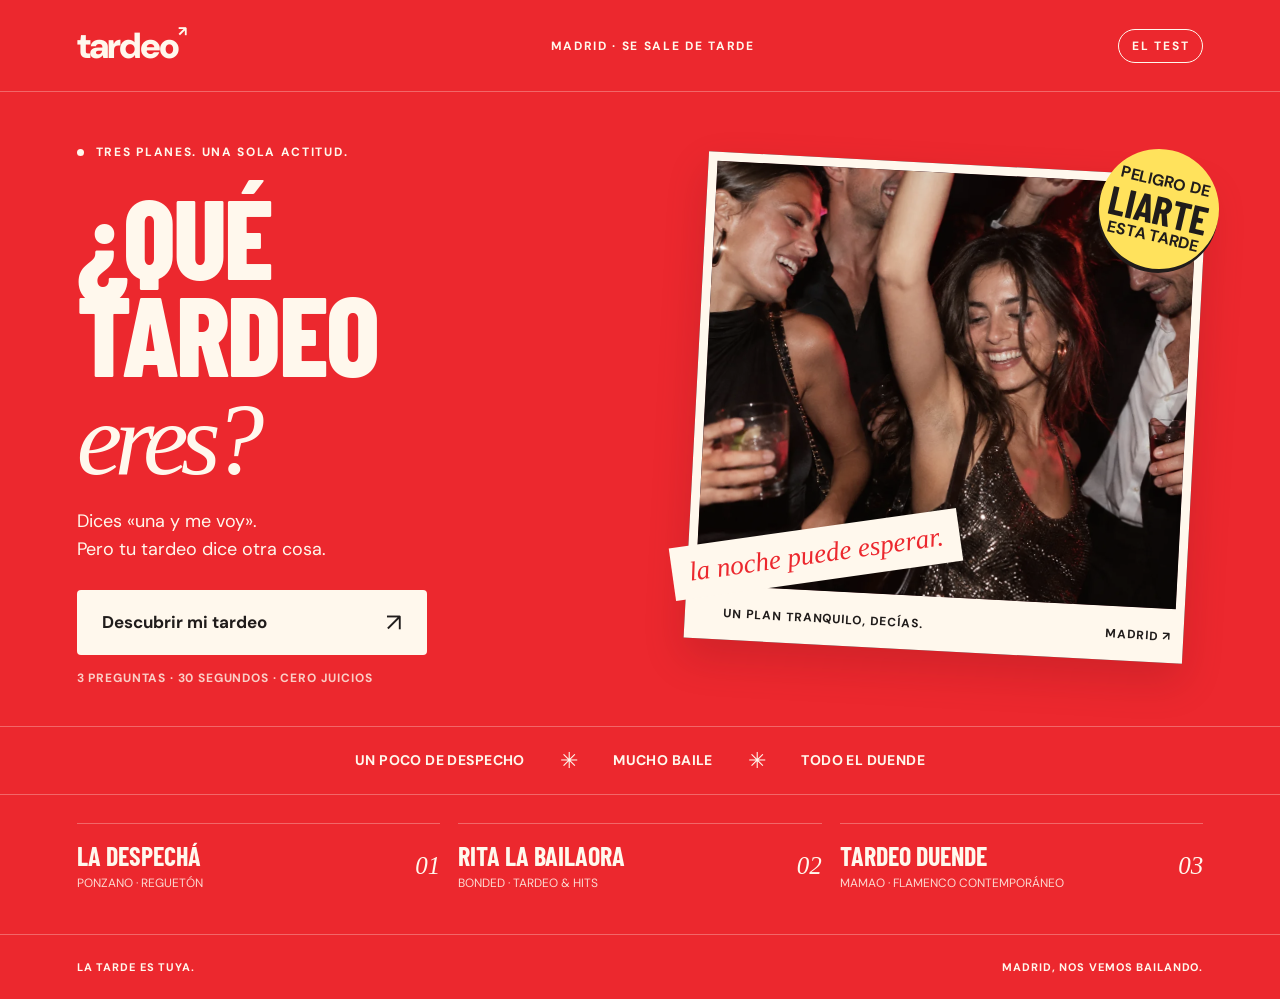
==== commit ba5b7670: "Abrir el quiz ¿Qué tardeo eres? desde la dirección principal" ====
--- a/index.html
+++ b/index.html
@@ -1,123 +1,13 @@
 <!doctype html>
 <html lang="es">
 <head>
-  <meta charset="utf-8">
-  <meta name="viewport" content="width=device-width, initial-scale=1">
-  <meta name="description" content="Rita la Bailaora Festival · Madrid 2027. Tres días de música, tardeo y una experiencia muy Rita.">
-  <title>Rita la Bailaora Festival · Madrid 2027</title>
-  <link rel="preconnect" href="https://fonts.googleapis.com">
-  <link rel="preconnect" href="https://fonts.gstatic.com" crossorigin>
-  <link href="https://fonts.googleapis.com/css2?family=DM+Sans:wght@400;500;600;700&family=Playfair+Display:ital,wght@0,700;1,700&display=swap" rel="stylesheet">
-  <link rel="stylesheet" href="css/style.css">
-  <script src="js/main.js" defer></script>
+<meta charset="utf-8">
+<meta name="viewport" content="width=device-width, initial-scale=1">
+<title>¿Qué tardeo eres? · Madrid</title>
+<meta name="description" content="Tres preguntas. Tres tardeos. Descubre el tuyo.">
+<meta http-equiv="refresh" content="0; url=./tardeo/">
+<script>location.replace('./tardeo/' + location.search + location.hash);</script>
+<style>body{margin:0;min-height:100vh;display:grid;place-content:center;background:#ec282e;color:#fff8ed;font:20px Arial,sans-serif;text-align:center;padding:24px}a{color:inherit}</style>
 </head>
-<body>
-  <header class="site-header" id="top">
-    <a class="brand" href="#top" aria-label="Rita la Bailaora Festival">
-      <img src="images/logo-rita.png" alt="Rita la Bailaora">
-    </a>
-    <button class="menu-toggle" aria-label="Abrir menú" aria-expanded="false"><span></span><span></span></button>
-    <nav class="nav" aria-label="Navegación principal">
-      <a href="#cartel">Cartel</a>
-      <a href="#experiencia">Experiencia</a>
-      <a href="#bonos">Bonos</a>
-      <a class="nav-cta" href="#bonos">Entradas</a>
-    </nav>
-  </header>
-
-  <main>
-    <section class="hero">
-      <div class="hero-bg" aria-hidden="true"></div>
-      <div class="hero-shade"></div>
-      <div class="hero-content reveal">
-        <p class="eyebrow">MADRID · 2027</p>
-        <h1><span>RITA LA BAILAORA</span><em>Festival</em></h1>
-        <p class="hero-copy">Tres días. Seis artistas. Una forma muy nuestra de vivir la música.</p>
-        <div class="hero-actions">
-          <a class="btn btn-primary" href="#bonos">Adquiere tu bono</a>
-          <a class="btn btn-ghost" href="#cartel">Ver cartel</a>
-        </div>
-      </div>
-      <a class="scroll-hint" href="#cartel">DESCUBRE <span>↓</span></a>
-    </section>
-
-    <section class="ticker" aria-label="Información del festival">
-      <div class="ticker-track">
-        <span>MADRID 2027 ✦ 3 DÍAS ✦ MÚSICA EN DIRECTO ✦ RITA LA BAILAORA FESTIVAL ✦</span>
-        <span>MADRID 2027 ✦ 3 DÍAS ✦ MÚSICA EN DIRECTO ✦ RITA LA BAILAORA FESTIVAL ✦</span>
-      </div>
-    </section>
-
-    <section class="lineup section" id="cartel">
-      <div class="section-heading reveal">
-        <p class="eyebrow dark">EL CARTEL</p>
-        <h2>Tres días.<br><em>Una sola Rita.</em></h2>
-      </div>
-
-      <div class="lineup-grid">
-        <article class="day-card reveal">
-          <div class="day-top"><span>01</span><p>VIERNES</p></div>
-          <div class="artists">
-            <div><small>CONCIERTO</small><h3>ABRAHAM<br>MATEO</h3></div>
-            <div><small>CONCIERTO</small><h3>DANI<br>FERNÁNDEZ</h3></div>
-          </div>
-          <a href="#bonos">Entradas viernes ↗</a>
-        </article>
-
-        <article class="day-card featured reveal">
-          <div class="day-top"><span>02</span><p>SÁBADO</p></div>
-          <div class="artists">
-            <div><small>CONCIERTO</small><h3>SHEILA<br>DÚRCAL</h3></div>
-            <div><small>CONCIERTO</small><h3>ALEJANDRO<br>ASTOLA</h3></div>
-          </div>
-          <a href="#bonos">Entradas sábado ↗</a>
-        </article>
-
-        <article class="day-card reveal">
-          <div class="day-top"><span>03</span><p>DOMINGO</p></div>
-          <div class="artists">
-            <div><small>TELONERO</small><h3>EL<br>PARRA</h3></div>
-            <div><small>CONCIERTO</small><h3>ANTOÑITO<br>MOLINA</h3></div>
-          </div>
-          <a href="#bonos">Entradas domingo ↗</a>
-        </article>
-      </div>
-    </section>
-
-    <section class="experience" id="experiencia">
-      <div class="experience-photo reveal"><img src="images/rita-experiencia.jpg" alt="Experiencia Rita la Bailaora"></div>
-      <div class="experience-copy reveal">
-        <p class="eyebrow dark">NO ES SOLO UN FESTIVAL</p>
-        <h2>Esto es<br><em>Rita.</em></h2>
-        <p>Atardeceres, música, amigos y esa sensación de empezar tomando algo y acabar bailando. En 2027, Rita se hace festival.</p>
-      </div>
-    </section>
-
-    <section class="gallery" aria-label="Momentos Rita">
-      <figure class="gallery-wide reveal"><img src="images/rita-ambiente-01.jpg" alt="Ambiente de Rita la Bailaora"></figure>
-      <figure class="gallery-tall reveal"><img src="images/rita-ambiente-02.jpg" alt="Público disfrutando en Rita la Bailaora"></figure>
-    </section>
-
-    <section class="tickets section" id="bonos">
-      <div class="section-heading reveal">
-        <p class="eyebrow dark">ELIGE CÓMO VIVIRLO</p>
-        <h2>Adquiere<br><em>tu bono.</em></h2>
-      </div>
-      <div class="ticket-grid">
-        <article class="ticket reveal"><span>01</span><h3>1 DÍA</h3><p>Elige tu día favorito.</p><strong>30€</strong><button type="button" data-ticket="Bono 1 día">Comprar bono</button></article>
-        <article class="ticket ticket-hot reveal"><div class="badge">DOS DÍAS</div><span>02</span><h3>2 DÍAS</h3><p>Dos días para no quedarte con ganas.</p><strong>50€</strong><button type="button" data-ticket="Bono 2 días">Comprar bono</button></article>
-        <article class="ticket reveal"><span>03</span><h3>3 DÍAS</h3><p>La experiencia Rita completa.</p><strong>80€</strong><button type="button" data-ticket="Bono 3 días">Comprar bono</button></article>
-      </div>
-      <p class="ticket-note">* Próximamente conectaremos los botones con la plataforma oficial de venta.</p>
-    </section>
-
-    <section class="final-cta">
-      <div class="final-bg"></div><div class="final-shade"></div>
-      <div class="final-content reveal"><img src="images/logo-rita.png" alt=""><p>MADRID · 2027</p><h2>La vida es hoy.<br><em>La vida es Rita.</em></h2><a class="btn btn-primary" href="#bonos">Quiero estar ahí</a></div>
-    </section>
-  </main>
-
-  <footer><img src="images/logo-rita.png" alt="Rita la Bailaora"><p>RITA LA BAILAORA FESTIVAL · MADRID 2027</p><a href="#top">VOLVER ARRIBA ↑</a></footer>
-  <div class="toast" role="status" aria-live="polite"></div>
-</body>
+<body><h1>¿Qué tardeo eres?</h1><a href="./tardeo/">Descubrir mi tardeo →</a></body>
 </html>
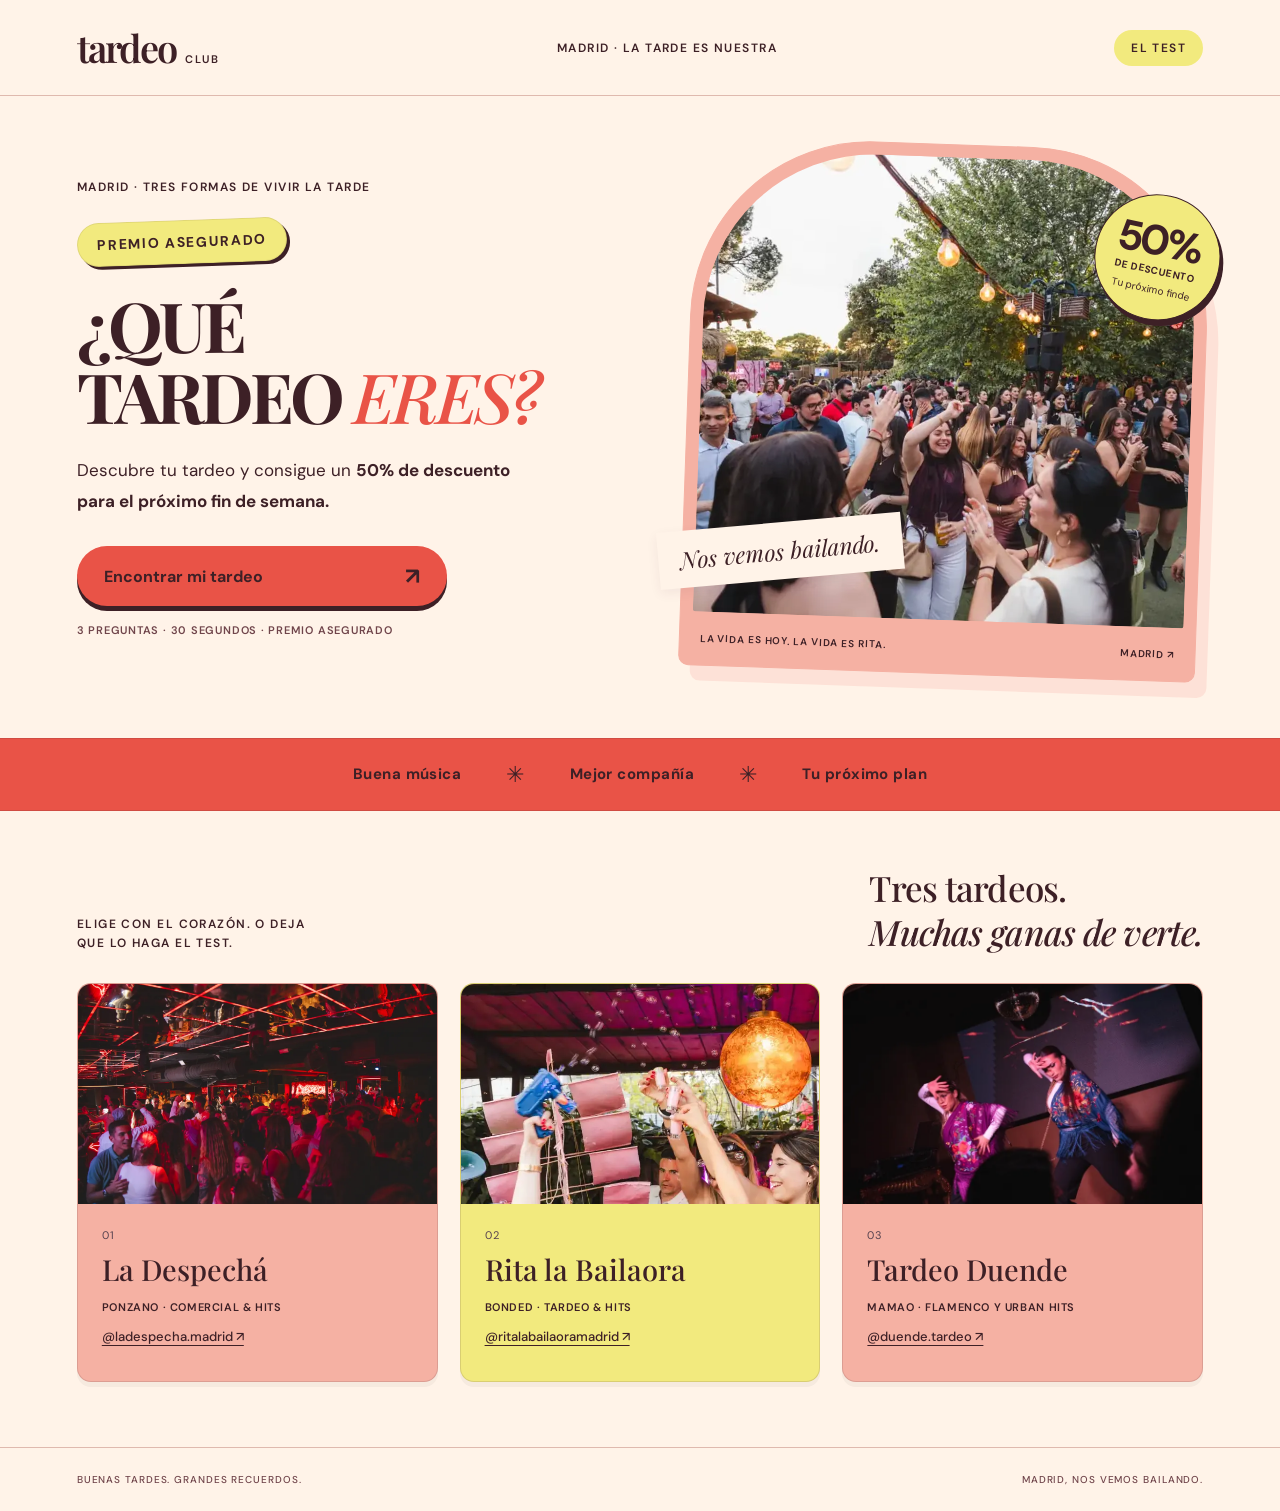
==== commit 58a794da: "Add files via upload" ====
--- a/index.html
+++ b/index.html
@@ -1,13 +1,3 @@
 <!doctype html>
-<html lang="es">
-<head>
-<meta charset="utf-8">
-<meta name="viewport" content="width=device-width, initial-scale=1">
-<title>¿Qué tardeo eres? · Madrid</title>
-<meta name="description" content="Tres preguntas. Tres tardeos. Descubre el tuyo.">
-<meta http-equiv="refresh" content="0; url=./tardeo/">
-<script>location.replace('./tardeo/' + location.search + location.hash);</script>
-<style>body{margin:0;min-height:100vh;display:grid;place-content:center;background:#ec282e;color:#fff8ed;font:20px Arial,sans-serif;text-align:center;padding:24px}a{color:inherit}</style>
-</head>
-<body><h1>¿Qué tardeo eres?</h1><a href="./tardeo/">Descubrir mi tardeo →</a></body>
-</html>
+<html lang="es"><head><meta charset="utf-8"><meta name="viewport" content="width=device-width, initial-scale=1"><meta name="theme-color" content="#FFF3E8"><title>¿Qué tardeo eres? · Madrid</title><meta name="description" content="Premio asegurado. Descubre qué tardeo eres y consigue DESCUENTO50: 50% de descuento para el próximo fin de semana."><link rel="icon" href="data:image/svg+xml,%3Csvg xmlns='http://www.w3.org/2000/svg' viewBox='0 0 32 32'%3E%3Crect width='32' height='32' rx='8' fill='%23ec282e'/%3E%3Ctext x='16' y='24' text-anchor='middle' font-family='sans-serif' font-size='26' font-weight='900' fill='%23fff7ed'%3Et%3C/text%3E%3C/svg%3E"><link rel="stylesheet" href="styles.css"><script src="photo-despecha1.js" defer></script><script src="photo-despecha2.js" defer></script><script src="photo-despecha3.js" defer></script><script src="photo-duende1.js" defer></script><script src="photo-duende2.js" defer></script><script src="photo-rita1.js" defer></script><script src="photo-rita2.js" defer></script><script src="photo-rita3.js" defer></script><script src="config.js" defer></script><script src="app.js" defer></script></head>
+<body><a class="skip" href="#main">Saltar al contenido</a><header class="topbar"><a class="wordmark" href="./" aria-label="Qué tardeo eres, inicio">tardeo<span>club</span></a><span class="top-note">MADRID · LA TARDE ES NUESTRA</span><span class="edition">EL TEST</span></header><main id="main" tabindex="-1"></main><footer><span>BUENAS TARDES. GRANDES RECUERDOS.</span><span>MADRID, NOS VEMOS BAILANDO.</span></footer><noscript><p class="noscript">Activa JavaScript para jugar al quiz. Nos encuentras en La Despechá, C. Santísima Trinidad 34; Rita la Bailaora, Bonded, C. Miguel Ángel 9; y Tardeo Duende, Sala MAMAO, C. Alberto Alcocer 48, Madrid.</p></noscript></body></html>
--- a/styles.css
+++ b/styles.css
@@ -0,0 +1,52 @@
+@import url('https://fonts.googleapis.com/css2?family=DM+Sans:wght@400;500;600;700&family=Playfair+Display:ital,wght@0,500;0,600;0,700;1,500;1,600&display=swap');
+:root{--paper:#FFF3E8;--ink:#3D2026;--plum:#E95347;--pink:#F5B1A3;--lavender:#F5B1A3;--butter:#F2EA7E;--line:#dfb9ae;font-family:'DM Sans',Arial,sans-serif;color:var(--ink);background:var(--paper);font-synthesis:none}*{box-sizing:border-box}body{margin:0}h1,h2,h3,p,figure{margin:0}button,input{font:inherit}button,a{touch-action:manipulation;-webkit-tap-highlight-color:transparent}button{cursor:pointer;color:inherit}button:disabled{cursor:default}a{color:inherit}button:focus-visible,a:focus-visible,input:focus-visible{outline:3px solid var(--plum);outline-offset:5px}main:focus{outline:none}h1,h2,h3{font-family:'Playfair Display',Georgia,serif;font-weight:500}em{font-weight:500}.topbar{max-width:1440px;margin:auto;padding:0 6%;height:96px;display:flex;align-items:center;justify-content:space-between;border-bottom:1px solid var(--line)}.wordmark{text-decoration:none;font-family:'Playfair Display',Georgia,serif;font-size:38px;font-weight:600;letter-spacing:-2px}.wordmark span{font-family:'DM Sans',Arial,sans-serif;font-size:11px;text-transform:uppercase;letter-spacing:.16em;display:inline-block;margin-left:9px}.top-note,.edition,.eyebrow,.micro{font-size:12px;font-weight:600;letter-spacing:.12em}.edition{border:1px solid var(--line);padding:9px 16px;border-radius:30px}.eyebrow{line-height:1.6;text-transform:uppercase;color:var(--plum)}.hero{max-width:1440px;margin:auto;padding:60px 6% 65px;display:grid;grid-template-columns:1.05fr 1fr;gap:6%;align-items:center}.hero-copy{min-width:0}.hero h1{font-size:clamp(58px,5.6vw,86px);letter-spacing:-.055em;line-height:1.08;margin:25px 0}.hero h1 em{color:var(--plum)}.intro{font-size:17px;line-height:1.8;max-width:470px;margin-bottom:30px}.primary{display:flex;justify-content:space-between;align-items:center;gap:25px;background:var(--plum);color:white;border:0;border-radius:100px;min-height:60px;padding:18px 27px;font-size:16px;font-weight:600;text-decoration:none;transition:background .2s,transform .2s}.primary:hover{background:#58304d;transform:translateY(-2px)}.hero .primary{width:330px;max-width:100%}.arrow{font-size:23px;line-height:1}.micro{font-size:11px;line-height:1.7;letter-spacing:.07em;margin-top:15px;color:#695863}.hero-art{position:relative;min-width:0;padding:12px 12px 0;background:#fff;transform:rotate(2deg);box-shadow:0 14px 40px #58304d14;border:1px solid #eadfe4;border-radius:180px 180px 10px 10px}.photo-frame{overflow:hidden;border-radius:170px 170px 3px 3px;aspect-ratio:1.06}.photo-frame img{display:block;width:100%;height:100%;object-fit:cover;object-position:50% 50%}.photo-caption{display:flex;justify-content:space-between;gap:10px;font-size:10px;letter-spacing:.09em;font-weight:600;padding:20px 8px}.photo-label{position:absolute;bottom:88px;left:-25px;background:var(--butter);color:var(--ink);padding:13px 22px;font-family:'Playfair Display',Georgia,serif;font-size:23px;font-style:italic;transform:rotate(-7deg);box-shadow:0 4px 12px #58304d12}.ticker{background:var(--lavender);padding:21px 6%;display:flex;justify-content:center;align-items:center;gap:45px;font-size:15px;letter-spacing:.03em}.ticker b{color:var(--plum);font-size:22px;font-weight:400}.home-brands{max-width:1440px;margin:auto;padding:55px 6% 65px}.section-heading{display:flex;align-items:end;justify-content:space-between;gap:35px;margin-bottom:30px}.section-heading>.eyebrow{max-width:260px}.section-heading h2{font-size:35px;line-height:1.25;letter-spacing:-.025em}.section-heading h2 em{color:var(--plum)}.lineup{display:grid;grid-template-columns:repeat(3,minmax(0,1fr));gap:22px}.brand-mini{background:var(--pink);border-radius:14px;overflow:hidden}.brand-mini.rita{background:var(--butter)}.brand-mini.duende{background:var(--lavender)}.brand-mini>img{display:block;width:100%;height:220px;object-fit:cover}.brand-mini.rita>img{object-position:50% 40%}.mini-copy{position:relative;padding:24px}.mini-number{font-size:11px;letter-spacing:.1em;display:block;margin-bottom:10px;color:#796772}.brand-mini h3{font-size:29px;line-height:1.2;margin-bottom:12px}.brand-mini p{font-size:11px;font-weight:600;letter-spacing:.055em;line-height:1.6}.instagram{display:inline-block;font-size:14px;font-weight:500;line-height:1.6;padding:10px 0;text-decoration-thickness:1px;text-underline-offset:4px;overflow-wrap:anywhere}.brand-mini .instagram{font-size:13px}.instagram:hover{color:var(--plum)}footer{max-width:1440px;margin:auto;border-top:1px solid var(--line);padding:25px 6%;display:flex;justify-content:space-between;gap:25px;font-size:10px;letter-spacing:.09em;font-weight:500;color:#695863}.skip{position:fixed;top:-100px;left:12px;padding:15px;background:white;color:var(--ink);z-index:99}.skip:focus{top:12px}.noscript{padding:30px}.quiz-shell{max-width:730px;margin:0 auto;padding:32px 25px 65px;min-height:calc(100svh - 166px)}.quiz-meta{display:flex;justify-content:space-between;align-items:center;font-size:13px;margin-bottom:17px;color:#6d5c68}.text-button{background:none;border:0;padding:12px 0;font-size:14px;text-decoration:underline;text-underline-offset:5px;line-height:1.5}.text-button:hover{color:var(--plum)}.progress{height:4px;background:#e8dee6;border-radius:4px;overflow:hidden;margin-bottom:40px}.progress i{height:100%;display:block;background:var(--plum);transition:width .3s}.question-title{font-size:clamp(38px,5.5vw,59px);line-height:1.13;letter-spacing:-.03em;margin:18px 0}.question-note{font-size:16px;line-height:1.65;color:#6d5c68;margin-bottom:28px}.answers{display:grid;gap:13px}.answer{background:#fff;border:1px solid #dfd3dc;border-radius:15px;padding:21px;min-height:82px;display:flex;align-items:center;gap:17px;text-align:left;font-size:16px;line-height:1.5;transition:background .2s,border-color .2s}.answer:hover{background:#f6ecf2;border-color:var(--plum)}.answer[aria-pressed=true]{background:var(--lavender);border:2px solid var(--plum);padding:20px}.answer-letter{height:33px;width:33px;display:grid;place-items:center;border:1px solid #c7b3c0;border-radius:50%;font-size:12px;flex-shrink:0}.answer[aria-pressed=true] .answer-letter{background:var(--plum);color:white;border-color:var(--plum)}.next{width:100%;margin-top:25px}.next:disabled{opacity:.45;transform:none}.analysis{min-height:calc(100svh - 166px);padding:60px 24px;display:grid;place-content:center;text-align:center}.analysis h1{font-size:clamp(40px,6vw,65px);letter-spacing:-.025em;line-height:1.15;margin:30px 0 20px}.analysis p{line-height:1.7;min-height:38px}.spinner{width:85px;height:85px;border:2px solid #e5d7e3;border-top:3px solid var(--plum);border-radius:50%;margin:auto;animation:spin 1.1s linear infinite}.name-step{max-width:690px;padding-top:45px}.name-step label{display:block;font-size:16px;font-weight:600;margin-bottom:12px}.name-step input{width:100%;min-height:66px;background:#fff;color:var(--ink);border:1px solid #ccb7c7;border-radius:12px;padding:15px 18px;font-size:22px}.name-step #name-error{margin-top:12px;color:#962838;line-height:1.5}.name-step #edit-answer{margin-top:20px}.result-page{--surface:#f2dce1;--brand:#dba5b6;--accent:#63233f;background:var(--surface);color:var(--ink);padding:48px 6% 65px;min-height:80vh}.result-page.rita{--surface:#f3e7c7;--brand:#e3c77e;--accent:#59431c}.result-page.duende{--surface:#e6ddf0;--brand:#bfa7d6;--accent:#503265}.result-page .eyebrow{color:var(--accent)}.result-main{max-width:1140px;margin:auto;display:grid;grid-template-columns:1.05fr 1fr;align-items:center;gap:55px}.result-main>div{min-width:0}.result-title{font-size:clamp(52px,6.5vw,86px);line-height:1.03;letter-spacing:-.045em;color:var(--accent);margin:18px 0 5px}.rita .result-title{font-style:italic}.diagnosis{font-family:'Playfair Display',Georgia,serif;font-size:24px;line-height:1.4;margin:18px 0}.result-description{font-size:16px;line-height:1.75;color:#685764;max-width:520px}.tags{display:flex;flex-wrap:wrap;gap:8px;margin-top:23px}.tag{border:1px solid #cdbfc7;border-radius:30px;font-size:11px;padding:8px 12px;letter-spacing:.03em}.result-visual{position:relative;min-width:0;aspect-ratio:1.13;overflow:hidden;border-radius:140px 140px 14px 14px;background:var(--brand)}.result-visual img{width:100%;height:100%;object-fit:cover;display:block}.rita .result-visual img{object-position:50% 35%}.image-caption{position:absolute;bottom:17px;left:18px;background:#fffcf4ed;color:#3d303c;padding:10px 17px;border-radius:30px;font-size:13px}.prize-section{max-width:1140px;margin:45px auto 0;display:grid;grid-template-columns:1.1fr 1fr;gap:40px;align-items:center}.prize-section>*{min-width:0}.prize-ticket{padding:26px;background:var(--brand);color:var(--accent);border:1px solid #ffffff;border-radius:17px;box-shadow:0 9px 25px #54384b09;overflow-wrap:anywhere}.ticket-top{display:flex;justify-content:space-between;gap:20px;font-size:10px;letter-spacing:.08em;border-bottom:1px solid #91798266;padding-bottom:16px;font-weight:600;line-height:1.5}.prize-ticket h2{font-size:clamp(32px,4vw,49px);line-height:1.15;margin:22px 0;letter-spacing:-.03em}.guest-name{display:inline-block;max-width:100%;overflow-wrap:anywhere;font-style:italic}.ticket-result{font-size:11px;letter-spacing:.05em;line-height:1.8}.ticket-result strong{display:block;font-size:22px;font-family:'Playfair Display',Georgia,serif;letter-spacing:0;font-weight:500}.ticket-insta{font-size:14px;font-weight:600;margin-top:5px}.ticket-bottom{margin-top:21px;padding-top:16px;border-top:1px dashed #91798266;font-size:10px;font-weight:600;line-height:1.6;letter-spacing:.04em}.claim-copy h3{font-size:33px;line-height:1.25;margin-bottom:15px}.claim-copy>p{font-size:16px;line-height:1.75;color:#685764}.result-page .primary{background:var(--accent);color:#fff;margin-top:23px;font-size:14px;gap:15px}.result-page .primary:hover{filter:brightness(1.1)}.claim-copy .micro{font-size:12px;letter-spacing:.01em;margin-top:14px}.venue-gallery{max-width:1140px;margin:60px auto 0}.gallery-heading{margin-bottom:24px}.gallery-heading h2{font-size:35px;line-height:1.3;margin-top:10px}.gallery-heading em{color:var(--accent)}.gallery-grid{display:flex;gap:18px;overflow-x:auto;scroll-snap-type:x mandatory;padding-bottom:12px}.gallery-grid figure{flex:1 0 0;min-width:0;scroll-snap-align:start}.gallery-grid img{width:100%;aspect-ratio:1.35;object-fit:cover;display:block;border-radius:12px}.gallery-grid figcaption{font-size:13px;line-height:1.55;padding:12px 2px;color:#685764}.result-location{max-width:1140px;margin:27px auto 0;display:flex;align-items:center;justify-content:space-between;gap:24px;padding:24px 0;border-top:1px solid #d9cbd2;border-bottom:1px solid #d9cbd2}.location{font-size:14px;line-height:1.8}.location strong{display:block;font-size:17px}.map-link{flex-shrink:0}.others{max-width:1140px;margin:48px auto 0}.others h2{font-size:34px;letter-spacing:-.025em}.others>p{font-size:16px;color:#685764;line-height:1.65;margin:12px 0 25px}.other-grid{display:grid;grid-template-columns:1fr 1fr;gap:24px}.other-card{background:#ffffff85;border:1px solid #fff;border-radius:15px;padding:20px;display:flex;flex-direction:column;align-items:flex-start;gap:8px}.other-photo{width:100%;height:210px;object-fit:cover;border-radius:9px;margin-bottom:13px}.other-card h3{font-size:30px}.other-card .instagram{padding:0 0 6px}.other-card p{font-size:14px;line-height:1.7;color:#685764}.other-card .text-button{margin-top:auto}.restart{display:block;margin:25px auto 0}.enter{animation:enter .35s ease-out}@keyframes spin{to{transform:rotate(360deg)}}@keyframes enter{from{opacity:0;transform:translateY(8px)}to{opacity:1;transform:translateY(0)}}
+@media(max-width:900px){.hero h1{font-size:58px}.hero{gap:4%}.section-heading{display:block}.section-heading>.eyebrow{max-width:none;margin-bottom:15px}.lineup{gap:15px}.mini-copy{padding:18px}.brand-mini h3{font-size:25px}.result-main{gap:30px}.result-title{font-size:60px}.claim-copy h3{font-size:28px}}
+@media(max-width:700px){.topbar{height:74px;padding:0 6%}.wordmark{font-size:31px}.wordmark span{font-size:9px;margin-left:7px}.top-note{display:none}.edition{font-size:10px;padding:8px 12px}.hero{padding:34px 6% 36px;grid-template-columns:1fr;gap:32px}.hero h1{font-size:clamp(46px,11.9vw,74px);margin:20px 0;line-height:1.08}.eyebrow{font-size:10px;letter-spacing:.1em}.intro{font-size:15px;line-height:1.75;margin-bottom:22px}.hero .primary{width:100%;min-height:58px}.hero .micro{font-size:10px;letter-spacing:.045em}.hero-art{margin:0 6px;max-width:100%;border-radius:130px 130px 10px 10px}.photo-frame{aspect-ratio:1.4;border-radius:120px 120px 3px 3px}.photo-caption{font-size:8px;padding:16px 3px}.photo-label{font-size:19px;left:-13px;bottom:62px;padding:10px 17px}.ticker{padding:17px 4%;gap:14px;font-size:10px;letter-spacing:0}.ticker b{font-size:16px}.home-brands{padding:34px 6% 40px}.section-heading h2{font-size:30px}.lineup{grid-template-columns:1fr;gap:20px}.brand-mini>img{height:205px}.mini-copy{padding:21px}.brand-mini h3{font-size:31px}.brand-mini p{font-size:11px}.brand-mini .instagram{font-size:14px}.mini-number{float:right;margin-top:8px}.quiz-shell{padding:23px 6% 40px}.quiz-meta{font-size:12px}.progress{margin-bottom:28px}.question-title{font-size:39px;margin-top:13px}.question-note{font-size:15px;margin-bottom:23px}.answer{padding:17px 15px;font-size:15px;min-height:88px;gap:12px}.answer[aria-pressed=true]{padding:16px 14px}.next{min-height:58px}.name-step{padding-top:32px}.result-page{padding:32px 6% 42px}.result-main{grid-template-columns:1fr;gap:25px}.result-title{font-size:57px}.diagnosis{font-size:23px;margin-top:14px}.result-description{font-size:15px}.result-visual{aspect-ratio:1.55;border-radius:70px 70px 12px 12px}.tags{margin-top:18px}.prize-section{grid-template-columns:1fr;margin-top:30px;gap:27px}.prize-ticket{padding:21px}.prize-ticket h2{font-size:36px}.ticket-top{font-size:9px;gap:12px}.claim-copy h3{font-size:30px}.claim-copy>p{font-size:15px}.claim-copy .primary{font-size:12px;padding:17px 19px;min-height:58px}.venue-gallery{margin-top:39px}.gallery-heading h2{font-size:31px}.gallery-grid{gap:13px;margin-right:-6vw;padding-right:6vw}.gallery-grid figure{flex:0 0 83%;min-width:0}.gallery-grid img{aspect-ratio:1.35}.gallery-grid figcaption{font-size:13px}.result-location{display:block;margin-top:20px;padding:20px 0}.map-link{display:inline-block;margin-top:7px}.others{margin-top:35px}.others h2{font-size:31px}.other-grid{grid-template-columns:1fr;gap:20px}.other-photo{height:210px}.other-card{padding:17px}.other-card h3{font-size:30px}footer{font-size:9px;padding:22px 6%;line-height:1.6;gap:17px}}
+@media(prefers-reduced-motion:reduce){*,*:before,*:after{animation:none!important;transition:none!important;scroll-behavior:auto!important}}
+@media(max-width:700px){.gallery-grid{margin-right:0;padding-right:0}}
+
+/* Campaign hierarchy: result, reward, alternative venues, then venue details. */
+.prize-hook{display:inline-block;background:var(--plum);color:#fff;padding:12px 19px;border-radius:30px;font-size:14px;font-weight:700;letter-spacing:.12em;margin-top:23px}
+.hero h1{font-size:clamp(48px,5.4vw,80px)}
+.result-heading{max-width:1140px;margin:0 auto 24px}.result-title{overflow-wrap:anywhere}
+.prize-section{display:block;margin:0 auto}.prize-ticket{background:var(--accent);color:#fff8ee;border:1px solid var(--accent);padding:30px}
+.ticket-top{border-color:#ffffff55}.prize-ticket h2{margin:20px 0 12px;font-size:clamp(34px,5vw,56px)}
+.prize-greeting{font-size:16px;line-height:1.6}.discount-label{font-size:11px;letter-spacing:.14em;margin-top:23px}
+.discount-code{display:inline-block;font-size:clamp(25px,6vw,46px);font-weight:700;letter-spacing:.035em;border:1px dashed #fff8ee99;border-radius:10px;padding:12px 18px;margin-top:9px;max-width:100%;overflow-wrap:anywhere}
+.ticket-bottom{border-color:#ffffff55;font-size:14px;letter-spacing:0;font-weight:500;line-height:1.7}
+.result-main{margin-top:52px}.others{padding-bottom:35px;border-bottom:1px solid var(--line)}
+.mini-number{color:#57434f}.tag{border-color:#a38c9c}
+@media(max-width:700px){.hero h1{font-size:clamp(43px,11vw,70px)}.prize-hook{font-size:12px;margin-top:20px}.result-title{font-size:clamp(43px,12vw,60px)}.prize-ticket{padding:21px}.ticket-top{flex-wrap:wrap;gap:8px}.prize-section{margin-top:0}.result-heading{margin-bottom:22px}.result-main{margin-top:32px}}
+
+/* Warm late-afternoon palette and tactile, one-tap quiz. */
+:root{--coral:#E95347;--peach:#F5B1A3;--yellow:#F2EA7E;--muted:#70454b}
+body{background:var(--paper);color:var(--ink)}
+.topbar{border-color:var(--line)}.edition{background:var(--yellow);border-color:transparent;color:var(--ink)}
+.eyebrow,.hero h1 em,.section-heading h2 em,.ticker b{color:var(--ink)}
+.hero{position:relative;padding-top:48px;padding-bottom:64px}.hero h1{font-weight:700;line-height:1.02;letter-spacing:-.055em}.hero h1 em{color:var(--coral)}
+.prize-hook{background:var(--yellow);color:var(--ink);border:1px solid #3d202618;box-shadow:3px 3px 0 var(--ink);transform:rotate(-2deg)}
+.primary{background:var(--coral);color:var(--ink);font-weight:700;box-shadow:0 5px 0 #3d2026;transition:transform .2s,box-shadow .2s,background .2s}
+.primary:hover{background:var(--peach);transform:translateY(-2px);box-shadow:0 7px 0 var(--ink)}.primary:active{transform:translateY(3px);box-shadow:0 2px 0 var(--ink)}
+button:focus-visible,a:focus-visible,input:focus-visible{outline-color:var(--ink)}
+.hero .primary{width:370px}.hero-art{background:var(--peach);border-color:var(--peach);box-shadow:12px 15px 0 #e953471c}.photo-label{background:var(--paper)}
+.hero-reward{position:absolute;right:-12px;top:8%;width:126px;height:126px;border-radius:50%;background:var(--yellow);color:var(--ink);display:flex;flex-direction:column;justify-content:center;align-items:center;transform:rotate(10deg);box-shadow:4px 5px 0 var(--ink);border:1px solid var(--ink)}
+.hero-reward strong{font-size:42px;line-height:1.1;letter-spacing:-.05em}.hero-reward>span{font-size:10px;font-weight:700;letter-spacing:.06em}.hero-reward small{font-size:10px;margin-top:6px}
+.ticker{background:var(--coral);color:var(--ink);font-weight:700;border-block:1px solid #3d202625}
+.brand-mini{background:var(--peach)}.brand-mini.rita{background:var(--yellow)}.brand-mini.duende{background:var(--peach)}
+.brand-mini,.other-card{border:1px solid #3d202623;box-shadow:0 5px 0 #3d20260b}.brand-mini img,.other-photo{transition:filter .2s}.brand-mini:hover img,.other-card:hover img{filter:saturate(1.1)}
+.micro,.question-note,.quiz-meta,.result-description,.others>p,.other-card p,.gallery-grid figcaption,footer{color:var(--muted)}
+.instagram:hover,.text-button:hover{color:var(--ink)}
+.progress{height:6px;background:#efcfc1}.progress i{background:var(--coral)}
+.answer{background:#fffaf5;border-color:var(--line);box-shadow:0 3px 0 #3d20260b;position:relative;padding-right:42px}
+.answer:hover{background:var(--peach);border-color:var(--ink)}.answer[aria-pressed=true]{background:var(--peach);border-color:var(--ink);padding-right:41px;box-shadow:0 3px 0 var(--ink)}
+.answer[aria-pressed=true]::after{content:'✓';position:absolute;right:17px;font-weight:700}
+.answer-letter{border-color:#98636a}.answer[aria-pressed=true] .answer-letter{background:var(--ink);border-color:var(--ink);color:var(--paper)}
+.answer-hint{font-size:12px;line-height:1.6;text-align:center;margin-top:23px;color:var(--muted)}
+.spinner{border-color:var(--peach);border-top-color:var(--coral)}
+.result-page,.result-page.rita,.result-page.duende{--surface:var(--paper);--brand:var(--peach);--accent:var(--ink)}
+.result-heading{max-width:1140px}.result-title{color:var(--ink)}
+.prize-ticket{background:var(--yellow);color:var(--ink);border:1px solid var(--ink);box-shadow:6px 7px 0 var(--peach);position:relative}
+.ticket-top{border-color:#3d202640}.ticket-bottom{border-color:#3d202660}.discount-code{background:var(--paper);border-color:var(--ink);user-select:all}.discount-label{font-weight:700}
+.prize-ticket h2{font-weight:700}.result-page .primary{background:var(--coral);color:var(--ink)}
+.other-card{background:#fffaf5}.tag{border-color:#bb8b83}.result-location{border-color:var(--line)}
+@media(max-width:700px){.hero{padding-top:28px;padding-bottom:38px}.hero h1{font-size:clamp(47px,12vw,76px)}.hero .primary{width:100%}.hero-art{margin:5px 8px 0}.hero-reward{width:100px;height:100px;right:-10px;top:3%}.hero-reward strong{font-size:34px}.hero-reward>span{font-size:8px}.hero-reward small{font-size:9px}.photo-label{left:-14px;font-size:18px}.answer{padding-right:40px}.answer[aria-pressed=true]{padding-right:39px}.prize-ticket{box-shadow:4px 5px 0 var(--peach)}.result-title{font-size:clamp(43px,12vw,60px)}}
